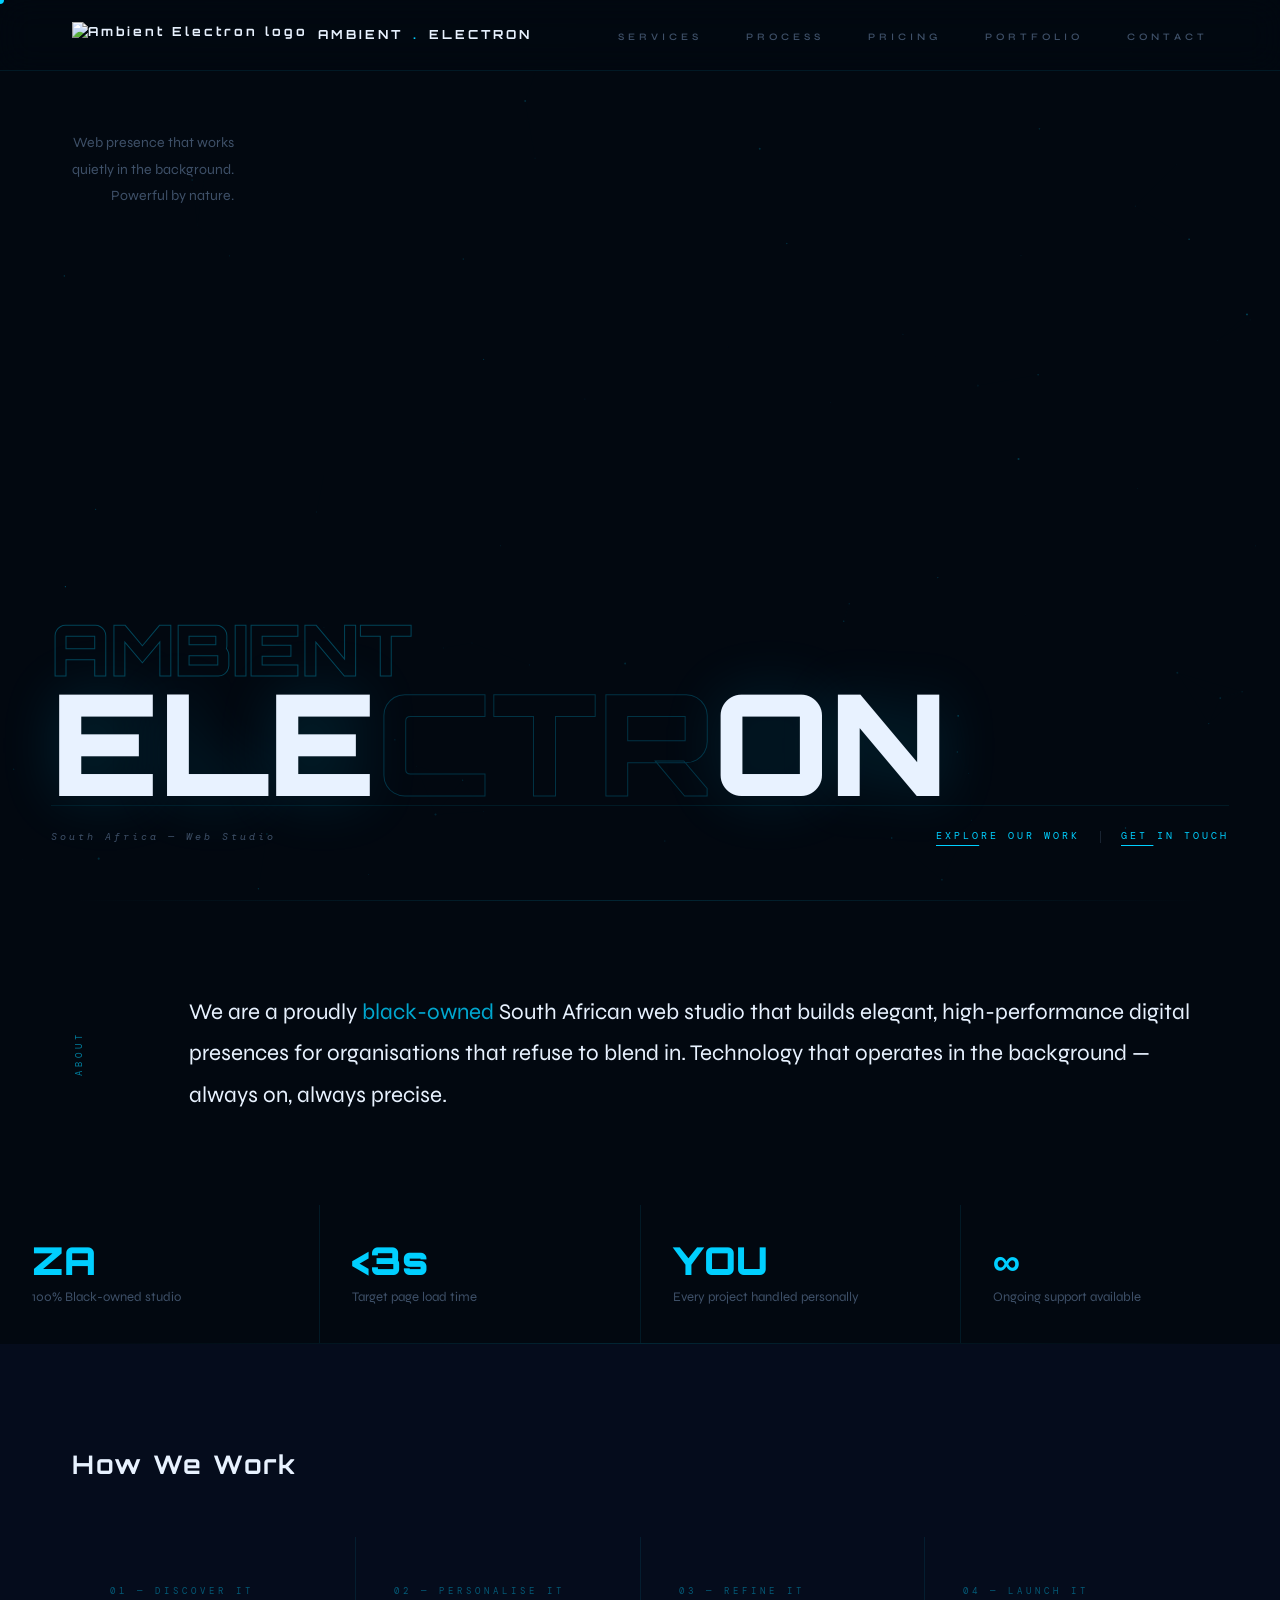
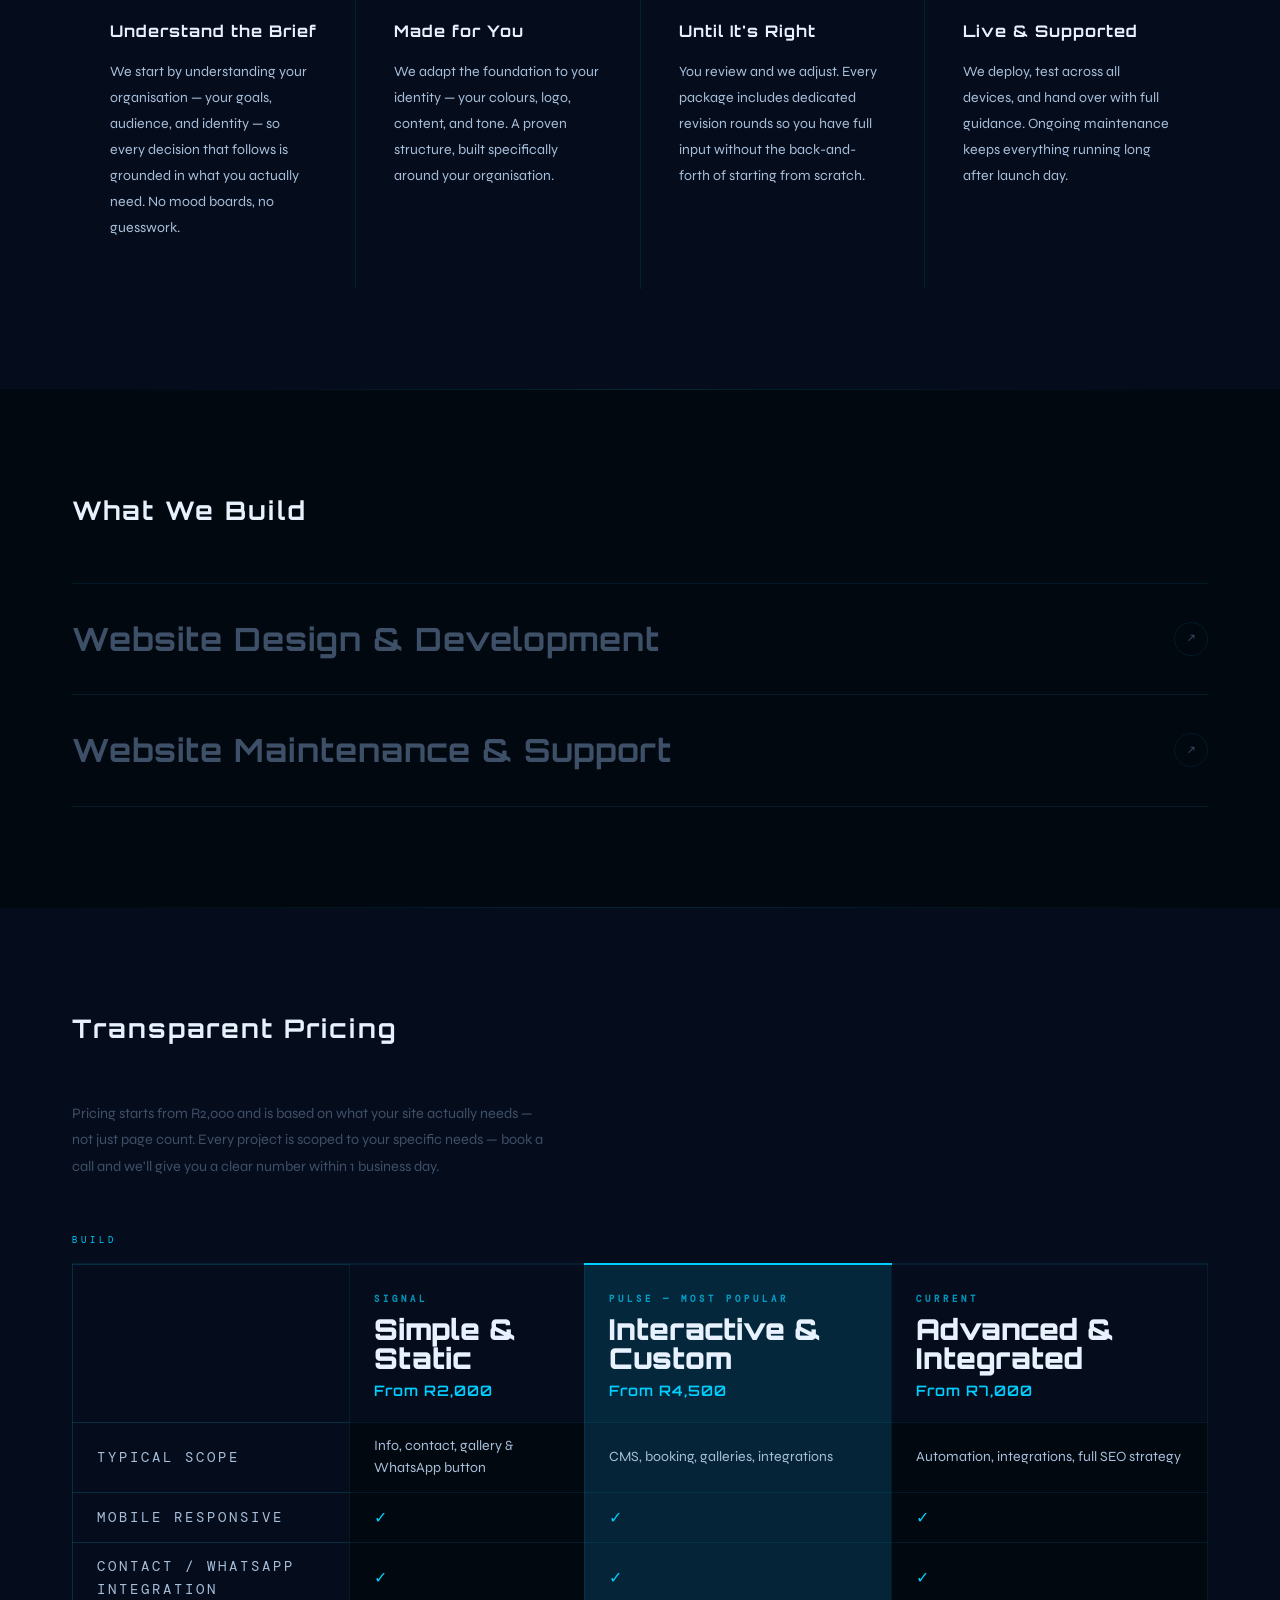
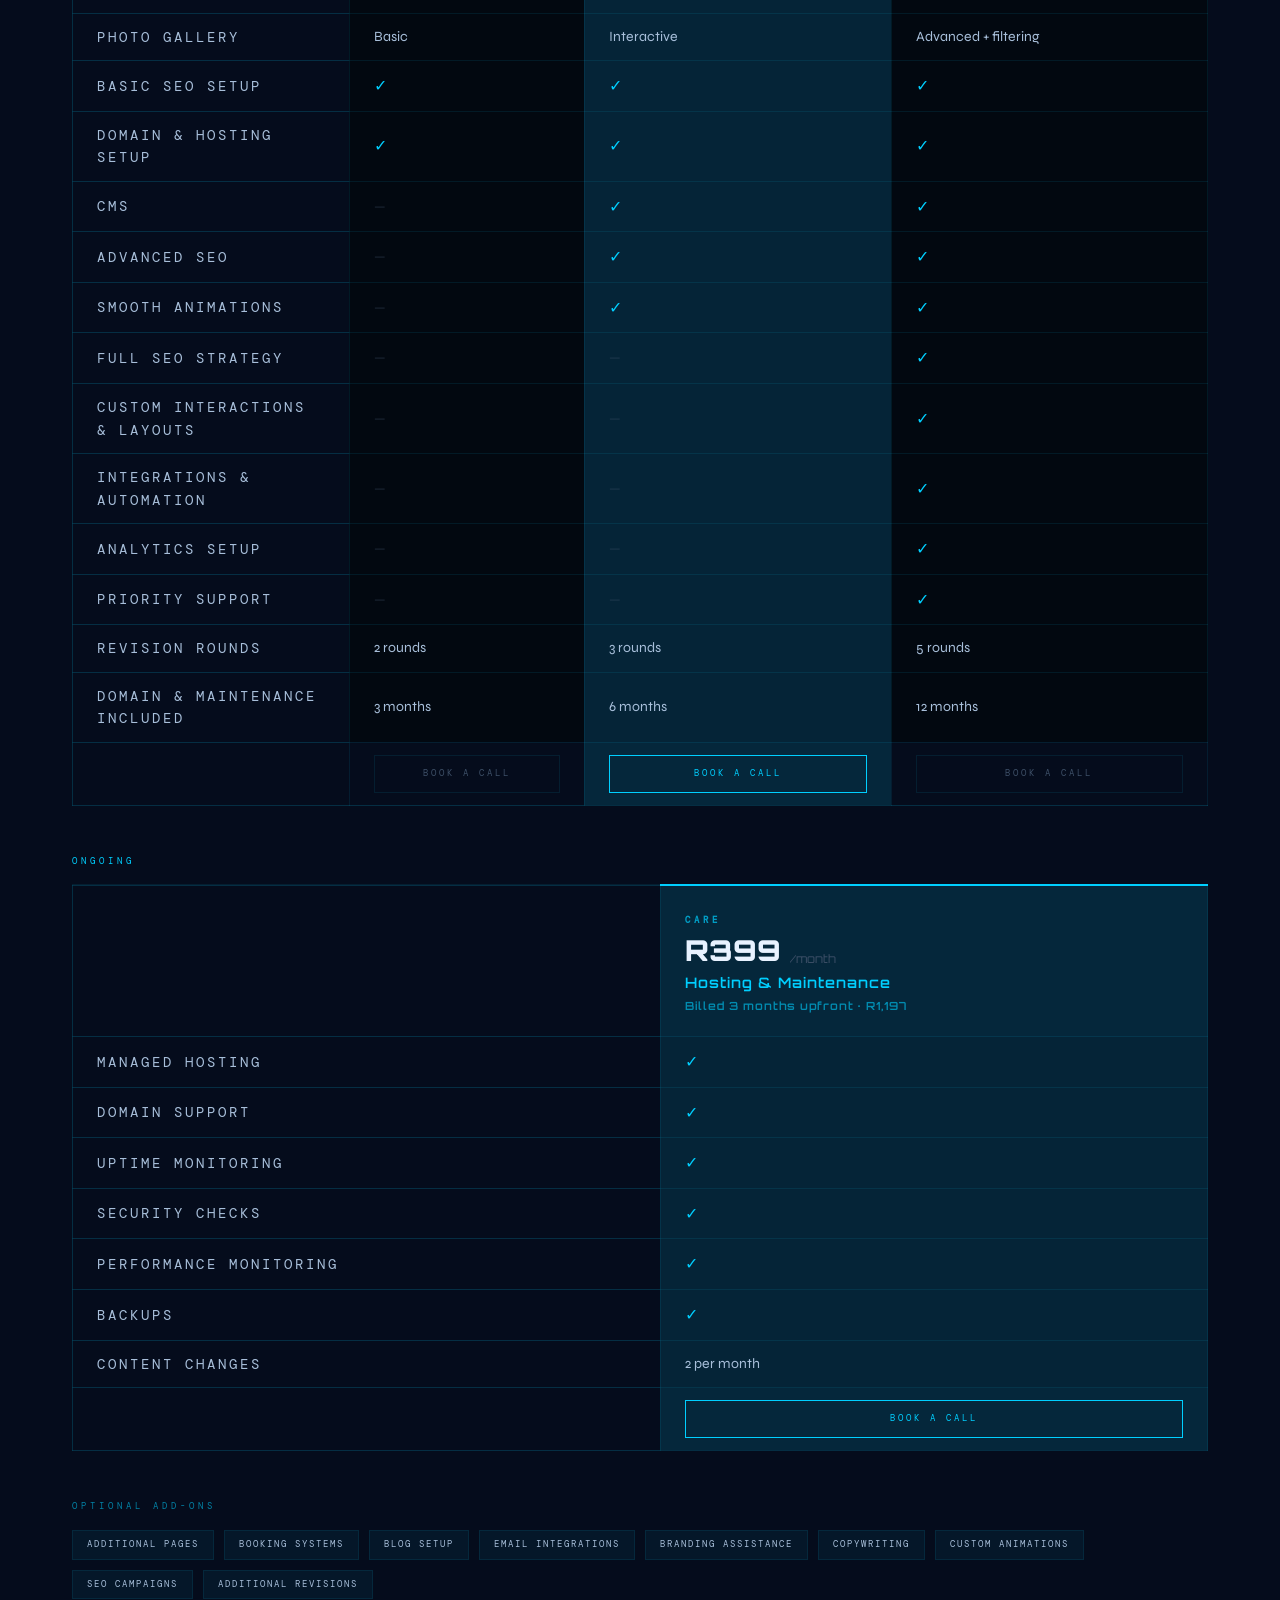
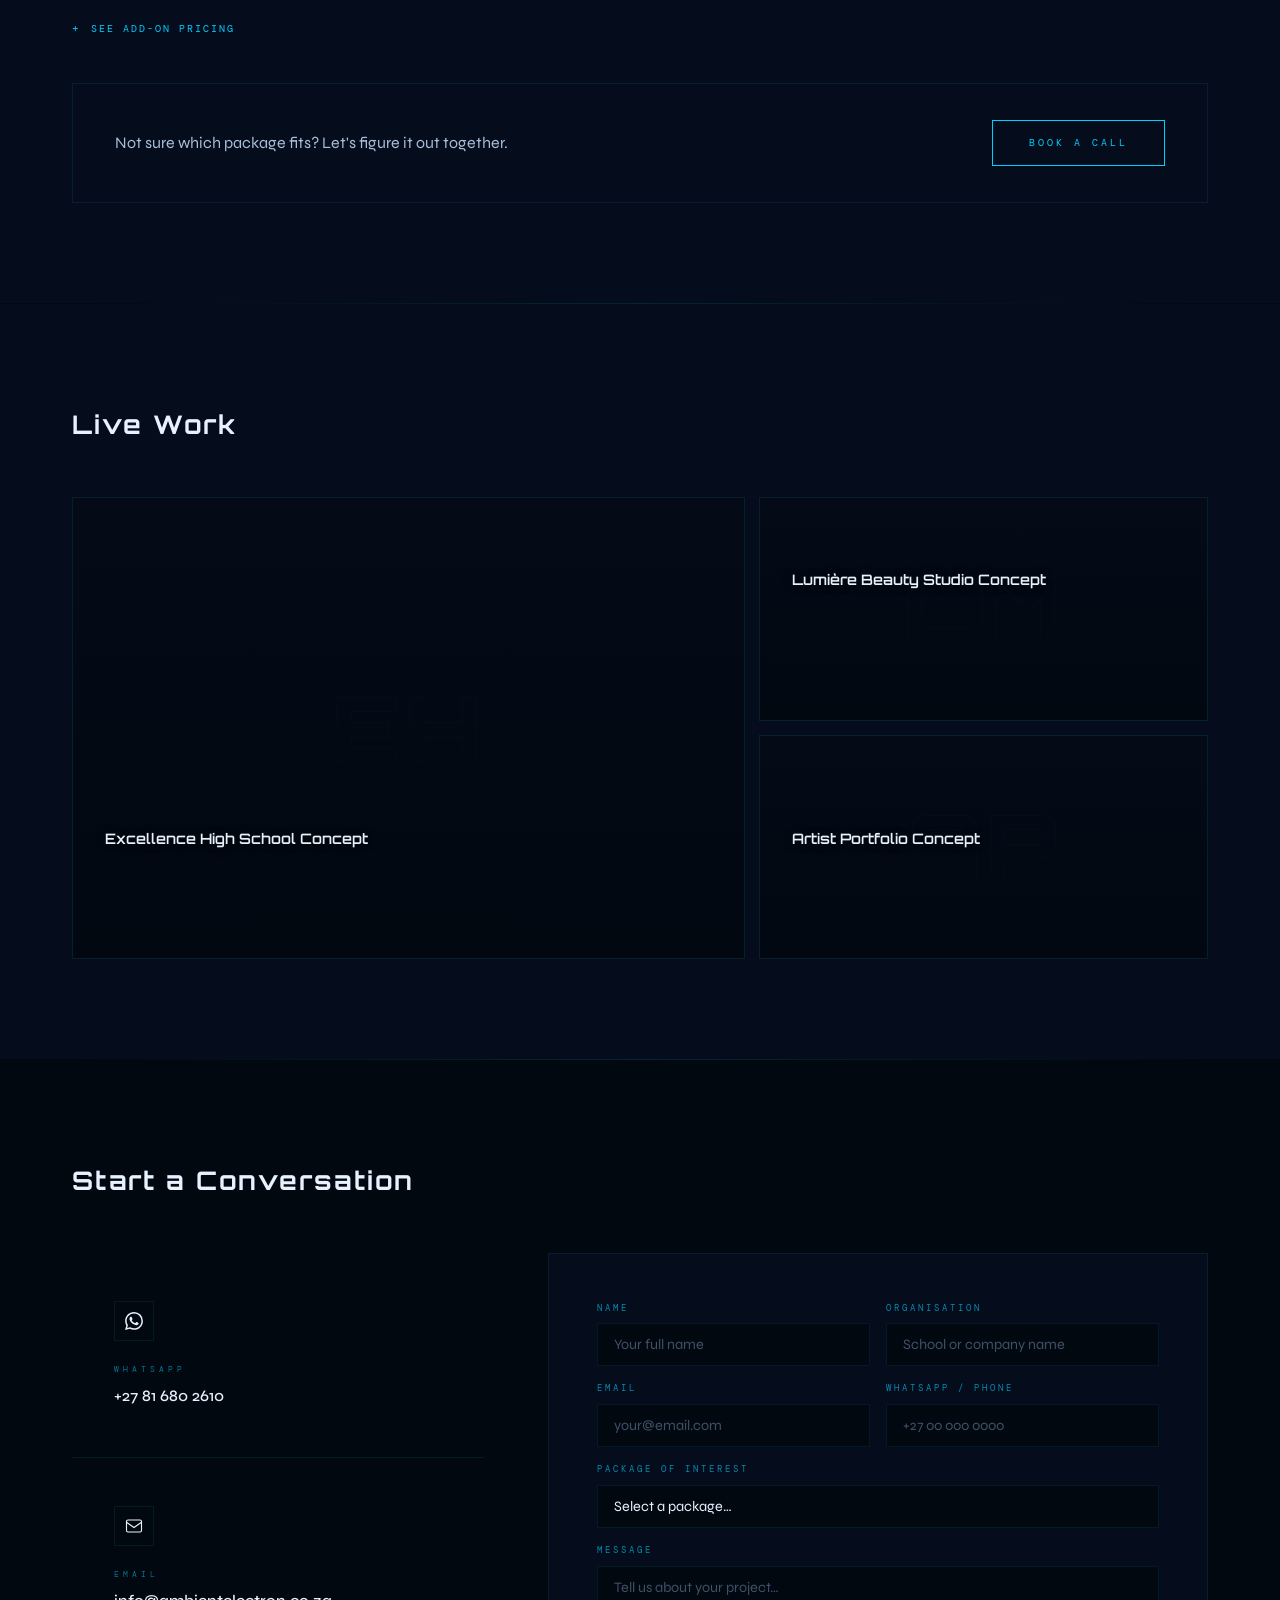
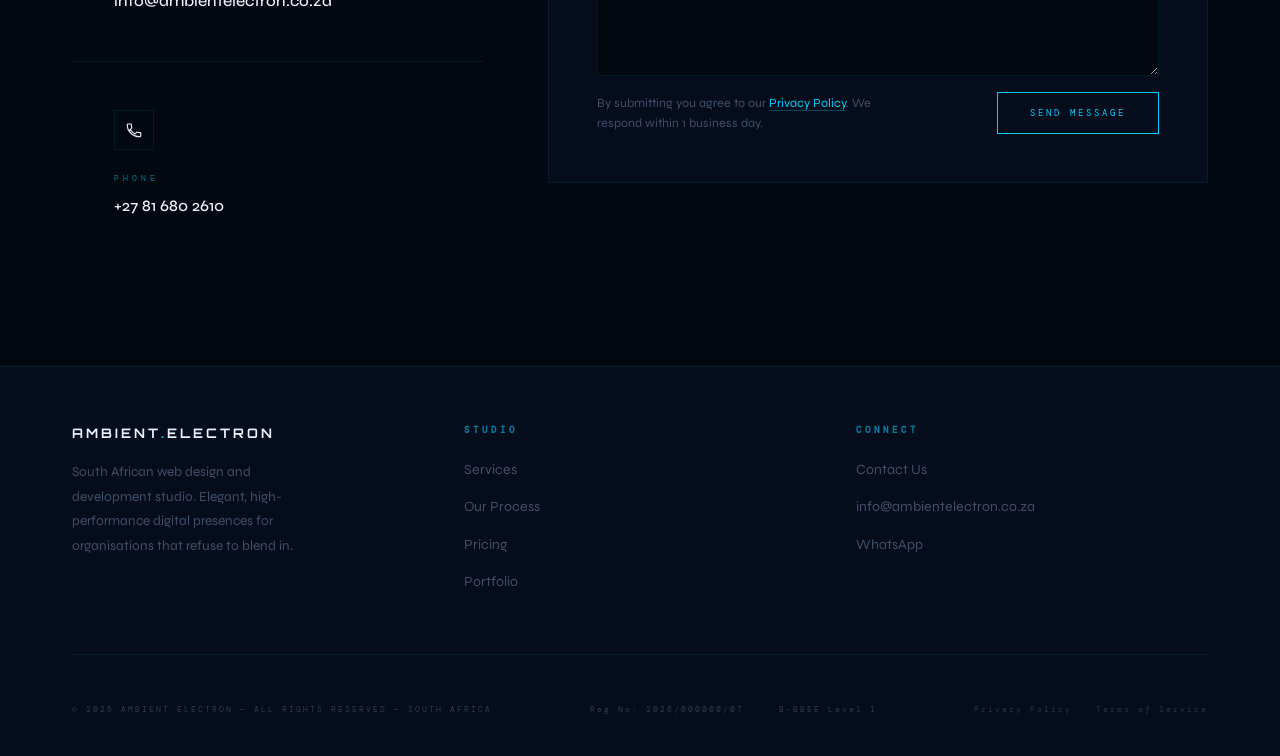
==== index.html @ dfe114cf "Remove script tag for external JavaScript file" ====
<!DOCTYPE html>
<html lang="en">
<head>
<meta charset="UTF-8">
<meta name="viewport" content="width=device-width, initial-scale=1.0">
<title>Ambient Electron — Web Design & Development Studio | South Africa</title>
<meta name="description" content="Ambient Electron is a proudly black-owned South African web design and development studio. We build elegant, high-performance websites for organisations that refuse to blend in.">
<meta name="keywords" content="web design South Africa, website development South Africa, web agency Johannesburg, school website design, black owned web studio, affordable website design SA">
<meta name="author" content="Ambient Electron (Pty) Ltd">
<meta name="robots" content="index, follow">
<link rel="canonical" href="https://www.ambientelectron.co.za/">
<meta property="og:type" content="website">
<meta property="og:url" content="https://www.ambientelectron.co.za/">
<meta property="og:title" content="Ambient Electron — Web Design & Development | South Africa">
<meta property="og:description" content="Proudly black-owned South African web studio. Elegant, high-performance websites for organisations that refuse to blend in.">
<meta property="og:image" content="https://www.ambientelectron.co.za/og-image.jpg">
<meta property="og:image:width" content="1200">
<meta property="og:image:height" content="630">
<meta property="og:site_name" content="Ambient Electron">
<meta property="og:locale" content="en_ZA">
<meta name="twitter:card" content="summary_large_image">
<meta name="twitter:title" content="Ambient Electron — Web Design & Development | South Africa">
<meta name="twitter:description" content="Proudly black-owned South African web studio. Elegant, high-performance websites for organisations that refuse to blend in.">
<meta name="twitter:image" content="https://www.ambientelectron.co.za/og-image.jpg">
<script type="application/ld+json">
{
  "@context": "https://schema.org",
  "@type": "ProfessionalService",
  "name": "Ambient Electron (Pty) Ltd",
  "url": "https://www.ambientelectron.co.za",
  "logo": "https://www.ambientelectron.co.za/logo.png",
  "description": "Proudly black-owned South African web design and development studio.",
  "address": {
    "@type": "PostalAddress",
    "addressLocality": "Johannesburg",
    "addressRegion": "Gauteng",
    "addressCountry": "ZA"
  },
  "contactPoint": {
    "@type": "ContactPoint",
    "contactType": "customer service",
    "telephone": "+27816802610",
    "email": "info@ambientelectron.co.za",
    "availableLanguage": "English"
  },
  "sameAs": []
}
</script>
<link rel="icon" type="image/png" href="/favicon.png">
<link rel="apple-touch-icon" href="/apple-touch-icon.png">
<meta name="theme-color" content="#020810">
<link rel="preconnect" href="https://fonts.googleapis.com">
<link href="https://fonts.googleapis.com/css2?family=Orbitron:wght@400;700;900&family=Syne:wght@300;400;600;700&family=DM+Mono:ital,wght@0,300;1,300&display=swap" rel="stylesheet">
<style>
*,
*::before,
*::after {
  box-sizing: border-box;
  margin: 0;
  padding: 0;
}

:root {
  --ink:  #020810;
  --deep: #050c1c;
  --c:    #00cfff;
  --c2:   rgba(0, 207, 255, 0.12);
  --c3:   rgba(0, 207, 255, 0.06);
  --dim:  rgba(0, 207, 255, 0.22);
  --text: #a8bfda;
  --soft: #3e5068;
  --whi:  #e8f2ff;
  --ln:   rgba(0, 207, 255, 0.09);
  --gl:   rgba(255, 255, 255, 0.025);
  --gb:   rgba(0, 207, 255, 0.07);
  --pad:  72px;
}
@media (max-width: 768px) {
  :root { --pad: 22px; }
}

html { scroll-behavior: smooth; }

body {
  background: var(--ink);
  color: var(--text);
  font-family: "Syne", sans-serif;
  font-size: 16px;
  line-height: 1.6;
  overflow-x: hidden;
  cursor: none;
}
@media (max-width: 768px) {
  body { cursor: auto; }
}

::-webkit-scrollbar { width: 3px; }
::-webkit-scrollbar-track { background: var(--ink); }
::-webkit-scrollbar-thumb { background: var(--dim); }

/* ── SKIP LINK ── */
.skip-link {
  position: absolute;
  top: -48px;
  left: 16px;
  z-index: 9999;
  background: var(--c);
  color: var(--ink);
  font-family: "DM Mono", monospace;
  font-size: 0.7rem;
  letter-spacing: 2px;
  padding: 10px 18px;
  text-decoration: none;
  transition: top 0.2s;
}
.skip-link:focus { top: 8px; }

/* ── CURSOR ── */
#cur {
  width: 8px;
  height: 8px;
  background: var(--c);
  border-radius: 50%;
  position: fixed;
  z-index: 9999;
  pointer-events: none;
  transform: translate(-50%, -50%);
  transition: width 0.25s, height 0.25s, background 0.25s;
  mix-blend-mode: screen;
}
#cur.big {
  width: 36px;
  height: 36px;
  background: var(--dim);
}
@media (max-width: 768px) {
  #cur { display: none; }
}

/* ── NAV ── */
nav {
  position: fixed;
  top: 0;
  left: 0;
  right: 0;
  z-index: 300;
  padding: 22px var(--pad);
  display: flex;
  justify-content: space-between;
  align-items: center;
  background: rgba(2, 8, 16, 0.88);
  backdrop-filter: blur(16px);
  -webkit-backdrop-filter: blur(16px);
  border-bottom: 1px solid var(--ln);
  transition: padding 0.3s;
}
nav.scrolled { padding: 14px var(--pad); }

.nb {
  display: flex;
  align-items: center;
  gap: 10px;
  font-family: "Orbitron", sans-serif;
  font-size: 0.78rem;
  font-weight: 700;
  color: var(--whi);
  letter-spacing: 3px;
  text-decoration: none;
  transition: opacity 0.4s;
  flex-shrink: 0;
}
.nb:hover { opacity: 0.6; }
.nb span { color: var(--c); }
.nb-logo {
  height: 26px;
  width: auto;
  display: block;
  flex-shrink: 0;
  transition: height 0.3s;
}
nav.scrolled .nb-logo { height: 22px; }

.nl {
  display: flex;
  gap: 44px;
  list-style: none;
}
.nl a {
  font-size: 0.62rem;
  font-weight: 600;
  letter-spacing: 4px;
  text-transform: uppercase;
  color: var(--soft);
  text-decoration: none;
  transition: color 0.4s, letter-spacing 0.4s;
  white-space: nowrap;
}
.nl a:hover,
.nl a.active {
  color: var(--whi);
  letter-spacing: 6px;
}

/* ── HAMBURGER → X ── */
.hbg {
  display: none;
  flex-direction: column;
  justify-content: center;
  gap: 0;
  width: 32px;
  height: 32px;
  background: none;
  border: none;
  cursor: pointer;
  position: relative;
  z-index: 400;
  padding: 0;
}
.hbg span {
  display: block;
  width: 22px;
  height: 1.5px;
  background: var(--soft);
  position: absolute;
  left: 5px;
  transition: transform 0.35s ease, opacity 0.25s ease, background 0.3s;
  transform-origin: center;
}
.hbg span:nth-child(1) { top: 9px; }
.hbg span:nth-child(2) { top: 15px; }
.hbg span:nth-child(3) { top: 21px; }

.hbg.open span:nth-child(1) { transform: translateY(6px) rotate(45deg); background: var(--c); }
.hbg.open span:nth-child(2) { opacity: 0; }
.hbg.open span:nth-child(3) { transform: translateY(-6px) rotate(-45deg); background: var(--c); }

@media (max-width: 768px) {
  .nl { display: none; }
  .hbg { display: flex; }
}

/* ── DRAWER ── */
.drawer {
  position: fixed;
  inset: 0;
  z-index: 350;
  background: rgba(2, 8, 16, 0.5);
  backdrop-filter: blur(4px);
  -webkit-backdrop-filter: blur(4px);
  opacity: 0;
  pointer-events: none;
  transition: opacity 0.35s ease;
}
.drawer.open {
  opacity: 1;
  pointer-events: all;
}
.drawer-inner {
  position: absolute;
  top: 0;
  right: 0;
  width: min(280px, 75vw);
  height: 100%;
  background: rgba(3, 8, 20, 0.98);
  border-left: 1px solid var(--ln);
  display: flex;
  flex-direction: column;
  justify-content: center;
  gap: 32px;
  padding: 80px 48px;
  transform: translateX(100%);
  transition: transform 0.5s cubic-bezier(0.76, 0, 0.24, 1);
}
.drawer.open .drawer-inner { transform: translateX(0); }

.drawer-close {
  position: absolute;
  top: 24px;
  right: 24px;
  width: 36px;
  height: 36px;
  background: none;
  border: 1px solid var(--ln);
  color: var(--c);
  display: flex;
  align-items: center;
  justify-content: center;
  cursor: pointer;
  font-size: 0.8rem;
  transition: background 0.3s, border-color 0.3s;
}
.drawer-close:hover {
  background: var(--c2);
  border-color: var(--c);
}

.drawer a {
  font-family: "Orbitron", sans-serif;
  font-size: 1rem;
  font-weight: 700;
  letter-spacing: 4px;
  color: var(--soft);
  text-decoration: none;
  transform: translateX(20px);
  opacity: 0;
  transition: color 0.3s, transform 0.4s ease, opacity 0.4s ease;
}
.drawer.open a { transform: translateX(0); opacity: 1; }
.drawer.open a:nth-child(2) { transition-delay: 0.08s; }
.drawer.open a:nth-child(3) { transition-delay: 0.13s; }
.drawer.open a:nth-child(4) { transition-delay: 0.18s; }
.drawer.open a:nth-child(5) { transition-delay: 0.23s; }
.drawer.open a:nth-child(6) { transition-delay: 0.28s; }
.drawer a:hover { color: var(--c); }

/* ── HERO ── */
#hero {
  position: relative;
  min-height: 100vh;
  display: grid;
  grid-template-rows: 1fr auto;
  overflow: hidden;
}
canvas#cv {
  position: absolute;
  inset: 0;
  z-index: 0;
}
.h-top {
  position: relative;
  z-index: 1;
  padding: 130px var(--pad) 0;
  display: flex;
  justify-content: space-between;
  align-items: flex-start;
  gap: 20px;
}
/* logo placeholder */
.h-logo-ph {
  width: clamp(36px, 5vw, 52px);
  height: clamp(36px, 5vw, 52px);
  flex-shrink: 0;
  opacity: 0;
  animation: show 0.7s ease 0.3s forwards;
}
.h-logo-ring {
  width: 100%;
  height: 100%;
  border-radius: 50%;
  border: 1.5px solid var(--c);
  position: relative;
}
.h-logo-ring::before {
  content: "";
  position: absolute;
  inset: 6px;
  border-radius: 50%;
  border: 1px solid rgba(0, 207, 255, 0.3);
}
.h-logo-ring::after {
  content: "";
  position: absolute;
  top: 50%;
  left: 50%;
  width: 6px;
  height: 6px;
  margin: -3px 0 0 -3px;
  border-radius: 50%;
  background: var(--c);
  box-shadow: 0 0 10px var(--c);
}

.h-tag {
  font-size: clamp(0.75rem, 1.2vw, 0.88rem);
  font-weight: 300;
  color: var(--soft);
  line-height: 1.9;
  text-align: right;
  opacity: 0;
  animation: show 0.8s ease 0.8s forwards;
}
.h-bottom {
  position: relative;
  z-index: 1;
  padding: 0 clamp(16px, 4vw, 60px) clamp(36px, 6vh, 60px);
}

/* stacked hero name */
.h-electron {
  display: flex;
  flex-direction: column;
  font-family: "Orbitron", sans-serif;
  font-weight: 900;
  line-height: 0.88;
  letter-spacing: -0.02em;
  opacity: 0;
  animation: show 1s ease 0.6s forwards;
}
.h-el-top {
  font-size: clamp(1.4rem, 5.5vw, 5.2rem);
  color: transparent;
  -webkit-text-stroke: 1px rgba(0, 207, 255, 0.3);
  display: block;
}
.h-el-bot {
  font-size: clamp(2.6rem, 11vw, 11rem);
  color: transparent;
  -webkit-text-stroke: 1px rgba(0, 207, 255, 0.22);
  display: block;
}
.h-electron .lit {
  color: var(--whi);
  -webkit-text-stroke: 0px;
  text-shadow: 0 0 60px rgba(0, 207, 255, 0.16);
}
.h-electron .lit2 {
  color: transparent;
  -webkit-text-stroke: 1px rgba(0, 207, 255, 0.22);
}
@media (max-width: 600px) {
  .h-electron { font-weight: 700; letter-spacing: -0.01em; }
  .h-el-top {
    font-size: clamp(1.1rem, 8vw, 2rem);
    -webkit-text-stroke: 0.5px rgba(0, 207, 255, 0.35);
  }
  .h-el-bot {
    font-size: clamp(2.2rem, 14vw, 4.5rem);
    -webkit-text-stroke: 0.5px rgba(0, 207, 255, 0.28);
  }
  .h-electron .lit { text-shadow: 0 0 30px rgba(0, 207, 255, 0.12); }
}

.h-sub {
  display: flex;
  justify-content: space-between;
  align-items: center;
  flex-wrap: wrap;
  gap: 12px;
  padding-top: 22px;
  border-top: 1px solid var(--ln);
  opacity: 0;
  animation: show 0.7s ease 1.1s forwards;
}
.h-loc {
  font-family: "DM Mono", monospace;
  font-style: italic;
  font-size: clamp(0.52rem, 0.9vw, 0.62rem);
  color: var(--soft);
  letter-spacing: 3px;
}
.h-cta {
  font-family: "DM Mono", monospace;
  font-size: clamp(0.52rem, 0.9vw, 0.62rem);
  letter-spacing: 3px;
  color: var(--c);
  text-transform: uppercase;
  text-decoration: none;
  padding-bottom: 2px;
  position: relative;
  transition: opacity 0.3s;
}
.h-cta::after {
  content: "";
  position: absolute;
  bottom: 0;
  left: 0;
  right: 0;
  height: 1px;
  background: var(--c);
  transform: scaleX(0.3);
  transform-origin: left;
  transition: transform 0.4s;
}
.h-cta:hover { opacity: 0.7; }
.h-cta:hover::after { transform: scaleX(1); }
.h-ctas { display: flex; align-items: center; gap: 20px; }
.h-cta-div {
  display: block;
  width: 1px;
  height: 12px;
  background: var(--soft);
  opacity: 0.4;
}

/* ── SHARED ── */
.sec { padding: 100px var(--pad); position: relative; }
.sec-d { background: var(--deep); }
.sep {
  height: 1px;
  margin: 0 var(--pad);
  background: linear-gradient(90deg, transparent, var(--c), transparent);
  opacity: 0.15;
}
.s-h {
  font-family: "Orbitron", sans-serif;
  font-size: clamp(1.1rem, 2vw, 1.6rem);
  font-weight: 700;
  color: var(--whi);
  letter-spacing: 2px;
  margin-bottom: 52px;
}

/* ── ABOUT ── */
.ab-wrap {
  display: grid;
  grid-template-columns: 40px 1fr;
  gap: clamp(24px, 6vw, 80px);
  align-items: center;
}
.ab-label {
  font-family: "DM Mono", monospace;
  font-size: 0.56rem;
  letter-spacing: 4px;
  color: var(--c);
  text-transform: uppercase;
  opacity: 0.6;
  writing-mode: vertical-rl;
  transform: rotate(180deg);
}
.ab-text {
  font-size: clamp(1rem, 2vw, 1.4rem);
  font-weight: 300;
  color: var(--whi);
  line-height: 1.85;
}
.ab-text em { font-style: normal; color: var(--c); opacity: 0.8; }
@media (max-width: 600px) {
  .ab-wrap { grid-template-columns: 1fr; gap: 16px; }
  .ab-label { writing-mode: horizontal-tb; transform: none; }
}

/* ── STATS ── */
.stats {
  display: grid;
  grid-template-columns: repeat(4, 1fr);
  gap: 1px;
  background: var(--ln);
}
@media (max-width: 768px) { .stats { grid-template-columns: repeat(2, 1fr); } }
@media (max-width: 400px) { .stats { grid-template-columns: 1fr; } }

.stat { background: var(--ink); padding: 36px 32px; transition: background 0.4s; }
.stat:hover { background: var(--gl); }
.stat-num {
  font-family: "Orbitron", sans-serif;
  font-size: clamp(1.6rem, 4vw, 2.4rem);
  font-weight: 900;
  color: var(--c);
  line-height: 1;
  margin-bottom: 8px;
}
.stat-lbl { font-size: 0.82rem; color: var(--soft); line-height: 1.5; }

/* ── PROCESS ── */
.proc-grid {
  display: grid;
  grid-template-columns: repeat(4, 1fr);
  gap: 1px;
  background: var(--ln);
}
@media (max-width: 900px) { .proc-grid { grid-template-columns: repeat(2, 1fr); } }
@media (max-width: 500px) { .proc-grid { grid-template-columns: 1fr; } }

.proc-step {
  background: var(--deep);
  padding: clamp(28px, 4vw, 48px) clamp(22px, 3vw, 38px);
  position: relative;
  overflow: hidden;
  transition: background 0.4s;
}
.proc-step:hover { background: var(--gl); }
.proc-step::before {
  content: "";
  position: absolute;
  top: 0; left: 0; right: 0;
  height: 2px;
  background: linear-gradient(90deg, transparent, var(--dim), transparent);
  opacity: 0;
  transition: opacity 0.4s;
}
.proc-step:hover::before { opacity: 1; }
.proc-n {
  font-family: "DM Mono", monospace;
  font-size: 0.54rem;
  letter-spacing: 4px;
  color: var(--c);
  opacity: 0.4;
  margin-bottom: 20px;
  text-transform: uppercase;
}
.proc-title {
  font-family: "Orbitron", sans-serif;
  font-size: clamp(0.85rem, 1.5vw, 1rem);
  font-weight: 700;
  color: var(--whi);
  margin-bottom: 14px;
  letter-spacing: 1px;
}
.proc-body { font-size: 0.88rem; color: var(--text); line-height: 1.85; }

/* ── SERVICES ── */
.sv-list { list-style: none; }
.sv-item { border-top: 1px solid var(--ln); overflow: hidden; }
.sv-item:last-child { border-bottom: 1px solid var(--ln); }
.sv-head {
  display: flex;
  justify-content: space-between;
  align-items: center;
  padding: clamp(20px, 3vw, 36px) 0;
  cursor: pointer;
  transition: padding 0.4s;
  -webkit-tap-highlight-color: transparent;
}
@media (min-width: 769px) {
  .sv-item:hover .sv-head { padding: clamp(20px, 3vw, 36px) 16px; }
}
.sv-name {
  font-family: "Orbitron", sans-serif;
  font-size: clamp(0.88rem, 2.5vw, 2rem);
  font-weight: 700;
  color: var(--soft);
  letter-spacing: 1px;
  transition: color 0.4s;
  line-height: 1.2;
  padding-right: 16px;
}
.sv-item:hover .sv-name,
.sv-item.open .sv-name { color: var(--whi); }
.sv-arrow {
  width: 34px;
  height: 34px;
  flex-shrink: 0;
  border: 1px solid var(--ln);
  border-radius: 50%;
  display: flex;
  align-items: center;
  justify-content: center;
  color: var(--soft);
  font-size: 0.7rem;
  transition: border-color 0.4s, color 0.4s, transform 0.4s, background 0.4s;
}
.sv-item:hover .sv-arrow,
.sv-item.open .sv-arrow {
  border-color: var(--c);
  color: var(--c);
  transform: rotate(45deg);
  background: var(--c2);
}
.sv-body {
  max-height: 0;
  overflow: hidden;
  transition: max-height 0.5s ease, padding 0.4s ease;
}
.sv-item:hover .sv-body,
.sv-item.open .sv-body { max-height: 400px; padding-bottom: 32px; }
.sv-body p { font-size: 0.92rem; color: var(--text); line-height: 1.9; max-width: 680px; }
.sv-chips { display: flex; flex-wrap: wrap; gap: 8px; margin-top: 18px; }
.chip {
  font-family: "DM Mono", monospace;
  font-size: 0.54rem;
  letter-spacing: 2px;
  padding: 5px 12px;
  background: var(--c3);
  border: 1px solid var(--ln);
  color: var(--c);
  text-transform: uppercase;
}

/* ── PRICING ── */
.p-intro {
  font-size: 0.9rem;
  color: var(--soft);
  margin-bottom: 52px;
  max-width: 480px;
  line-height: 1.85;
}
.pr-section-label {
  font-family: "DM Mono", monospace;
  font-size: 0.58rem;
  letter-spacing: 4px;
  color: var(--c);
  text-transform: uppercase;
  opacity: 0.6;
  margin-bottom: 16px;
}
.pr-call {
  margin-top: 48px;
  padding: 36px 42px;
  border: 1px solid var(--ln);
  display: flex;
  justify-content: space-between;
  align-items: center;
  flex-wrap: wrap;
  gap: 20px;
  background: var(--deep);
}
.pr-call-text { font-size: 1rem; color: var(--text); font-weight: 300; }
.pr-call-btn {
  font-family: "DM Mono", monospace;
  font-size: 0.6rem;
  letter-spacing: 3px;
  text-transform: uppercase;
  padding: 14px 36px;
  background: transparent;
  border: 1px solid var(--c);
  color: var(--c);
  text-decoration: none;
  white-space: nowrap;
  transition: background 0.3s;
}
.pr-call-btn:hover { background: var(--c2); }

/* ── PRICING TABLE ── */
.pt-wrap {
  overflow-x: auto;
  margin-bottom: 48px;
  position: relative;
}
.pt-wrap::-webkit-scrollbar { height: 3px; }
.pt-wrap::-webkit-scrollbar-thumb { background: var(--dim); }
.pt-wrap::after {
  content: '';
  position: absolute;
  top: 0;
  right: 0;
  width: 48px;
  height: 100%;
  background: linear-gradient(to right, transparent, var(--deep));
  pointer-events: none;
}
@media (min-width: 769px) {
  .pt-wrap::after { display: none; }
}

.pt {
  width: 100%;
  border-collapse: collapse;
  background: var(--ln);
  min-width: 540px;
}
.pt th {
  background: var(--deep);
  padding: 28px 24px 20px;
  text-align: left;
  border: 1px solid var(--ln);
  vertical-align: bottom;
}
.pt td {
  background: var(--ink);
  padding: 12px 24px;
  border: 1px solid var(--ln);
  font-size: 0.88rem;
  color: var(--text);
  vertical-align: middle;
}
.pt tr:hover td { background: var(--gl); }
.pt tr.pt-row-price td { background: var(--deep); }
.pt tr.pt-row-price:hover td { background: var(--deep); }

.pt-label-col {
  font-family: "DM Mono", monospace;
  font-size: 0.58rem;
  letter-spacing: 2px;
  color: var(--soft);
  text-transform: uppercase;
  background: var(--deep) !important;
  min-width: 180px;
  position: sticky;
  left: 0;
  z-index: 1;
}
.pt-label-col:hover { background: var(--deep) !important; }

.pt th.pt-featured {
  background: rgba(0, 207, 255, 0.05);
  border-top: 2px solid var(--c);
}
.pt td.pt-featured { background: rgba(0, 207, 255, 0.03); }
.pt tr:hover td.pt-featured { background: rgba(0, 207, 255, 0.06); }
.pt tr.pt-row-price td.pt-featured { background: rgba(0, 207, 255, 0.05); }

.pt-tier {
  font-family: "DM Mono", monospace;
  font-size: 0.54rem;
  letter-spacing: 4px;
  color: var(--c);
  text-transform: uppercase;
  opacity: 0.7;
  margin-bottom: 8px;
  display: block;
}
.pt-pages {
  font-family: "Orbitron", sans-serif;
  font-size: clamp(1.2rem, 2.5vw, 1.8rem);
  font-weight: 900;
  color: var(--whi);
  line-height: 1;
  margin-bottom: 6px;
}
.pt-pages sub {
  font-size: 0.45em;
  color: var(--soft);
  font-weight: 400;
  vertical-align: bottom;
}
.pt-monthly {
  font-family: "Orbitron", sans-serif;
  font-size: clamp(1.2rem, 2.5vw, 1.8rem);
  font-weight: 900;
  color: var(--whi);
  line-height: 1;
  margin-bottom: 4px;
}
.pt-monthly sub {
  font-size: 0.4em;
  color: var(--soft);
  font-weight: 400;
  vertical-align: bottom;
}
.pt-price {
  font-family: "Orbitron", sans-serif;
  font-size: clamp(0.78rem, 1.2vw, 0.9rem);
  font-weight: 600;
  color: var(--c);
  letter-spacing: 1px;
}
.pt-feat-label {
  font-family: "DM Mono", monospace;
  font-size: 0.56rem;
  letter-spacing: 3px;
  color: var(--soft);
  text-transform: uppercase;
}
.pt-check { color: var(--c); font-size: 1rem; }
.pt-dash { color: var(--soft); opacity: 0.4; font-size: 0.9rem; }
.pt-btn-cell { padding: 20px 24px; }
.pt-btn {
  display: block;
  width: 100%;
  padding: 11px 16px;
  font-family: "DM Mono", monospace;
  font-size: 0.54rem;
  letter-spacing: 3px;
  text-transform: uppercase;
  text-align: center;
  text-decoration: none;
  border: 1px solid var(--ln);
  color: var(--soft);
  background: transparent;
  transition: border-color 0.3s, color 0.3s, background 0.3s;
  cursor: pointer;
  white-space: nowrap;
}
.pt-btn:hover { border-color: var(--c); color: var(--c); background: var(--c2); }
.pt th.pt-featured .pt-btn,
.pt td.pt-featured .pt-btn { border-color: var(--c); color: var(--c); }

/* add-ons */
.pt-addons { margin-top: 48px; }
.pt-addons-title {
  font-family: "DM Mono", monospace;
  font-size: 0.58rem;
  letter-spacing: 4px;
  color: var(--c);
  text-transform: uppercase;
  opacity: 0.6;
  margin-bottom: 16px;
}
.pt-addons-chips { display: flex; flex-wrap: wrap; gap: 10px; }
.pt-addon-chip {
  font-family: "DM Mono", monospace;
  font-size: 0.54rem;
  letter-spacing: 2px;
  padding: 7px 14px;
  background: var(--c3);
  border: 1px solid var(--ln);
  color: var(--text);
  text-transform: uppercase;
}

/* add-on pricing accordion */
.ao-toggle {
  display: flex;
  align-items: center;
  gap: 10px;
  margin-top: 22px;
  background: none;
  border: none;
  cursor: pointer;
  font-family: "DM Mono", monospace;
  font-size: 0.62rem;
  letter-spacing: 2px;
  text-transform: uppercase;
  color: var(--c);
  padding: 0;
  transition: opacity 0.3s;
}
.ao-toggle:hover { opacity: 0.7; }
.ao-toggle-arrow {
  display: inline-block;
  transition: transform 0.35s ease;
  font-size: 0.7rem;
}
.ao-toggle.open .ao-toggle-arrow { transform: rotate(45deg); }

.ao-panel {
  max-height: 0;
  overflow: hidden;
  transition: max-height 0.45s ease;
}
.ao-panel.open { max-height: 1200px; }
.ao-panel-inner { padding-top: 20px; }

.ao-summary {
  display: flex;
  justify-content: space-between;
  align-items: baseline;
  gap: 16px;
  padding-bottom: 16px;
  border-bottom: 1px solid var(--ln);
}
.ao-summary-label {
  font-family: "DM Mono", monospace;
  font-size: 0.66rem;
  letter-spacing: 2px;
  text-transform: uppercase;
  color: var(--soft);
}
.ao-summary-price {
  font-family: "DM Mono", monospace;
  font-size: 1.1rem;
  color: var(--c);
  white-space: nowrap;
}
.ao-note {
  margin-top: 16px;
  font-size: 0.78rem;
  color: var(--soft);
  line-height: 1.6;
}

/* ── TESTIMONIALS ── */
.tm-grid {
  display: grid;
  grid-template-columns: repeat(3, 1fr);
  gap: 1px;
  background: var(--ln);
}
@media (max-width: 900px) { .tm-grid { grid-template-columns: 1fr; } }

.tm-card {
  background: var(--ink);
  padding: clamp(28px, 4vw, 48px) clamp(22px, 3.5vw, 40px);
  transition: background 0.4s;
  position: relative;
}
.tm-card:hover { background: var(--gl); }
.tm-quote {
  font-size: clamp(0.9rem, 1.4vw, 1.05rem);
  font-weight: 300;
  color: var(--whi);
  line-height: 1.85;
  margin-bottom: 28px;
  font-style: italic;
  opacity: 0.85;
}
.tm-quote::before {
  content: "\201C";
  font-family: "Orbitron", sans-serif;
  font-size: 2rem;
  color: var(--c);
  opacity: 0.3;
  display: block;
  margin-bottom: 8px;
}
.tm-name {
  font-family: "DM Mono", monospace;
  font-size: 0.58rem;
  letter-spacing: 3px;
  color: var(--c);
  text-transform: uppercase;
  opacity: 0.65;
  margin-bottom: 4px;
}
.tm-org { font-size: 0.82rem; color: var(--soft); }

/* ── PORTFOLIO ── */
.pf-layout {
  display: grid;
  grid-template-columns: 1.5fr 1fr;
  grid-template-rows: auto auto;
  gap: 14px;
}
@media (max-width: 768px) {
  .pf-layout { grid-template-columns: 1fr; grid-template-rows: auto; }
  .pf-cell.tall { grid-row: auto; }
  .pf-cell.tall .pf-vis { min-height: 200px !important; }
}
.pf-cell {
  position: relative;
  overflow: hidden;
  background: var(--deep);
  border: 1px solid var(--ln);
  transition: border-color 0.4s;
}
.pf-cell:hover { border-color: var(--dim); }
.pf-cell.tall { grid-row: 1/3; }
.pf-vis {
  height: clamp(160px, 20vw, 220px);
  display: flex;
  align-items: center;
  justify-content: center;
  position: relative;
  overflow: hidden;
}
.pf-cell.tall .pf-vis { height: 100%; min-height: clamp(300px, 38vw, 460px); }
.pf-bg1 { background-image: url('https://res.cloudinary.com/durqfeb2i/image/upload/v1788489316/school_u3hkj4.png'); background-size: cover; background-position: top center; background-repeat: no-repeat; }
.pf-bg2 { background-image: url('https://res.cloudinary.com/durqfeb2i/image/upload/v1788489346/lu_cgmiff.png'); background-size: cover; background-position: top center; background-repeat: no-repeat; }
.pf-bg3 { background-image: url('https://res.cloudinary.com/durqfeb2i/image/upload/v1788489373/artist_gubdg0.png'); background-size: cover; background-position: top center; background-repeat: no-repeat; }
.pf-ghost {
  font-family: "Orbitron", sans-serif;
  font-size: clamp(2.5rem, 7vw, 6rem);
  font-weight: 900;
  color: transparent;
  -webkit-text-stroke: 1px rgba(0, 207, 255, 0.06);
  letter-spacing: 4px;
  pointer-events: none;
  transition: opacity 0.4s;
}
.pf-cell:hover .pf-ghost { opacity: 0.45; }
.pf-overlay {
  position: absolute;
  inset: 0;
  display: flex;
  align-items: flex-end;
  padding: clamp(16px, 2.5vw, 28px) clamp(16px, 2.5vw, 32px);
  background: linear-gradient(to top, rgba(2, 8, 16, 0.97) 0%, rgba(2, 8, 16, 0.7) 50%, rgba(2, 8, 16, 0.45) 100%);
  transition: background 0.4s;
}
.pf-cell:hover .pf-overlay {
  background: linear-gradient(to top, rgba(2, 8, 16, 1) 0%, rgba(2, 8, 16, 0.92) 60%, rgba(2, 8, 16, 0.75) 100%);
}
.pf-kind {
  font-family: "DM Mono", monospace;
  font-size: 0.52rem;
  letter-spacing: 3px;
  color: var(--c);
  text-transform: uppercase;
  opacity: 0.6;
  margin-bottom: 5px;
}
.pf-title {
  font-family: "Orbitron", sans-serif;
  font-size: clamp(0.75rem, 1.5vw, 0.9rem);
  font-weight: 600;
  color: var(--whi);
  text-shadow: 0 1px 8px rgba(0,0,0,0.8);
}
.pf-desc {
  font-size: 0.78rem;
  color: var(--whi);
  line-height: 1.7;
  margin-top: 6px;
  opacity: 0;
  transform: translateY(8px);
  transition: opacity 0.4s, transform 0.4s;
  text-shadow: 0 1px 6px rgba(0,0,0,0.9);
}
.pf-cell:hover .pf-desc { opacity: 1; transform: translateY(0); }
.pf-link {
  display: inline-block;
  margin-top: 14px;
  font-family: "DM Mono", monospace;
  font-size: 0.54rem;
  letter-spacing: 3px;
  color: var(--c);
  text-decoration: none;
  text-transform: uppercase;
  border-bottom: 1px solid rgba(0, 207, 255, 0.3);
  padding-bottom: 2px;
  opacity: 0;
  transform: translateY(8px);
  transition: opacity 0.4s 0.05s, transform 0.4s 0.05s, border-color 0.3s;
}
.pf-cell:hover .pf-link { opacity: 1; transform: translateY(0); }
.pf-link:hover { border-color: var(--c); }
.pf-soon {
  font-family: "DM Mono", monospace;
  font-size: 0.54rem;
  letter-spacing: 3px;
  color: var(--soft);
  text-transform: uppercase;
  margin-top: 14px;
  opacity: 0;
  transform: translateY(8px);
  transition: opacity 0.4s 0.05s, transform 0.4s 0.05s;
}
.pf-cell:hover .pf-soon { opacity: 1; transform: translateY(0); }

/* ── CONTACT ── */
.ct-layout {
  display: grid;
  grid-template-columns: 1fr 1.6fr;
  gap: clamp(32px, 5vw, 72px);
  align-items: start;
}
.ct-channels {
  display: flex;
  flex-direction: column;
  gap: 1px;
  background: var(--ln);
}
@media (max-width: 900px) {
  .ct-layout { grid-template-columns: 1fr; }
}
.ct-ch {
  background: var(--ink);
  padding: clamp(26px, 4vw, 48px) clamp(20px, 3.5vw, 42px);
  text-decoration: none;
  display: block;
  transition: background 0.4s;
  position: relative;
  overflow: hidden;
}
.ct-ch::after {
  content: "";
  position: absolute;
  inset: 0;
  background: linear-gradient(135deg, var(--gb), transparent);
  opacity: 0;
  transition: opacity 0.4s;
}
.ct-ch:hover { background: var(--gl); }
.ct-ch:hover::after { opacity: 1; }
.ct-ico {
  width: 40px;
  height: 40px;
  border: 1px solid var(--ln);
  color: var(--whi);
  display: flex;
  align-items: center;
  justify-content: center;
  margin-bottom: 22px;
  font-size: 0.95rem;
  transition: border-color 0.4s;
}
.ct-ch:hover .ct-ico { border-color: var(--c); }
.ct-lbl {
  font-family: "DM Mono", monospace;
  font-size: 0.52rem;
  letter-spacing: 4px;
  color: var(--c);
  text-transform: uppercase;
  opacity: 0.55;
  margin-bottom: 7px;
}
.ct-val {
  font-size: clamp(0.88rem, 1.5vw, 1rem);
  font-weight: 500;
  color: var(--whi);
  transition: color 0.3s;
}
.ct-ch:hover .ct-val { color: var(--c); }

/* ── FORM ── */
.ct-form-wrap {
  background: var(--deep);
  border: 1px solid var(--ln);
  padding: clamp(28px, 4vw, 48px);
}
.cf-row {
  display: grid;
  grid-template-columns: 1fr 1fr;
  gap: 16px;
}
@media (max-width: 600px) { .cf-row { grid-template-columns: 1fr; } }
.cf-group { display: flex; flex-direction: column; gap: 8px; margin-bottom: 16px; }
.cf-label {
  font-family: "DM Mono", monospace;
  font-size: 0.54rem;
  letter-spacing: 3px;
  color: var(--c);
  text-transform: uppercase;
  opacity: 0.65;
}
.cf-input {
  background: var(--ink);
  border: 1px solid var(--ln);
  color: var(--whi);
  font-family: "Syne", sans-serif;
  font-size: 0.9rem;
  padding: 12px 16px;
  outline: none;
  transition: border-color 0.3s;
  -webkit-appearance: none;
  appearance: none;
  border-radius: 0;
  width: 100%;
}
.cf-input::placeholder { color: var(--soft); }
.cf-input:focus { border-color: var(--c); }
.cf-input.invalid { border-color: rgba(255, 80, 80, 0.6); }
.cf-field-error {
  font-family: "DM Mono", monospace;
  font-size: 0.54rem;
  letter-spacing: 2px;
  color: rgba(255, 100, 100, 0.8);
  margin-top: 4px;
}
.cf-select { cursor: pointer; color: var(--whi); }
.cf-select option { background: var(--deep); color: var(--whi); }
.cf-textarea { resize: vertical; min-height: 110px; }
.cf-footer {
  display: flex;
  justify-content: space-between;
  align-items: center;
  flex-wrap: wrap;
  gap: 16px;
  margin-top: 8px;
}
.cf-note { font-size: 0.78rem; color: var(--soft); line-height: 1.6; max-width: 300px; }
.cf-note a { color: var(--c); text-decoration: none; border-bottom: 1px solid rgba(0, 207, 255, 0.3); }
.cf-btn {
  font-family: "DM Mono", monospace;
  font-size: 0.58rem;
  letter-spacing: 3px;
  text-transform: uppercase;
  padding: 14px 32px;
  background: transparent;
  border: 1px solid var(--c);
  color: var(--c);
  cursor: pointer;
  transition: background 0.3s, color 0.3s;
  white-space: nowrap;
  position: relative;
  overflow: hidden;
}
.cf-btn:hover { background: var(--c2); }
.cf-btn:disabled { opacity: 0.5; cursor: not-allowed; }
.cf-success {
  display: none;
  margin-top: 16px;
  padding: 14px 18px;
  border: 1px solid rgba(0, 207, 255, 0.3);
  background: rgba(0, 207, 255, 0.06);
  font-family: "DM Mono", monospace;
  font-size: 0.62rem;
  letter-spacing: 2px;
  color: var(--c);
}
.cf-error {
  display: none;
  margin-top: 16px;
  padding: 14px 18px;
  border: 1px solid rgba(255, 80, 80, 0.3);
  background: rgba(255, 80, 80, 0.06);
  font-family: "DM Mono", monospace;
  font-size: 0.62rem;
  letter-spacing: 2px;
  color: rgba(255, 100, 100, 0.8);
}

/* ── FOOTER ── */
footer {
  background: var(--deep);
  padding: clamp(32px, 5vw, 56px) var(--pad) clamp(24px, 4vw, 40px);
  border-top: 1px solid var(--ln);
}
.ft-top {
  display: grid;
  grid-template-columns: 1fr 1fr 1fr;
  gap: 40px;
  margin-bottom: 48px;
  padding-bottom: 48px;
  border-bottom: 1px solid var(--ln);
}
@media (max-width: 768px) { .ft-top { grid-template-columns: 1fr; gap: 32px; } }

.ft-brand-block .ft-logo {
  font-family: "Orbitron", sans-serif;
  font-size: 0.82rem;
  font-weight: 700;
  color: var(--whi);
  letter-spacing: 3px;
  margin-bottom: 16px;
  display: block;
}
.ft-brand-block .ft-logo span { color: var(--c); }
.ft-brand-block p { font-size: 0.85rem; color: var(--soft); line-height: 1.8; max-width: 260px; }
.ft-col h4 {
  font-family: "DM Mono", monospace;
  font-size: 0.56rem;
  letter-spacing: 4px;
  color: var(--c);
  text-transform: uppercase;
  opacity: 0.6;
  margin-bottom: 18px;
}
.ft-col ul { list-style: none; }
.ft-col ul li { margin-bottom: 12px; }
.ft-col ul li a { font-size: 0.88rem; color: var(--soft); text-decoration: none; transition: color 0.3s; }
.ft-col ul li a:hover { color: var(--whi); }
.ft-bottom {
  display: flex;
  justify-content: space-between;
  align-items: center;
  flex-wrap: wrap;
  gap: 14px;
}
.ft-copy {
  font-family: "DM Mono", monospace;
  font-size: 0.52rem;
  letter-spacing: 2px;
  color: var(--soft);
  opacity: 0.7;
}
.ft-reg {
  font-family: "DM Mono", monospace;
  font-size: 0.52rem;
  letter-spacing: 2px;
  color: var(--soft);
  opacity: 0.7;
}
.ft-legal { display: flex; gap: 24px; }
.ft-legal a {
  font-family: "DM Mono", monospace;
  font-size: 0.52rem;
  letter-spacing: 2px;
  color: var(--soft);
  text-decoration: none;
  opacity: 0.6;
  transition: opacity 0.3s;
}
.ft-legal a:hover { opacity: 1; }

/* ── FLOATING WHATSAPP ── */
.wa-float {
  position: fixed;
  bottom: 28px;
  right: 28px;
  z-index: 250;
  width: 52px;
  height: 52px;
  border-radius: 50%;
  background: rgba(0, 207, 255, 0.12);
  border: 1px solid var(--dim);
  display: flex;
  align-items: center;
  justify-content: center;
  text-decoration: none;
  font-size: 1.3rem;
  backdrop-filter: blur(8px);
  -webkit-backdrop-filter: blur(8px);
  transition: opacity 0.4s ease, background 0.3s, transform 0.3s, box-shadow 0.3s;
  box-shadow: 0 0 0 0 rgba(0, 207, 255, 0);
  animation: wa-pulse 3s ease infinite;
  opacity: 0;
  pointer-events: none;
}
.wa-float.show { opacity: 1; pointer-events: all; }
.wa-float:hover { background: var(--dim); transform: scale(1.08); animation: none; }
@keyframes wa-pulse {
  0%, 100% { box-shadow: 0 0 0 0 rgba(0, 207, 255, 0.2); }
  50% { box-shadow: 0 0 0 10px rgba(0, 207, 255, 0); }
}
@media (max-width: 768px) {
  .wa-float { bottom: 20px; right: 20px; width: 46px; height: 46px; }
}

/* ── BACK TO TOP ── */
.btt {
  position: fixed;
  bottom: 28px;
  left: 28px;
  z-index: 250;
  width: 42px;
  height: 42px;
  background: rgba(2, 8, 16, 0.7);
  border: 1px solid var(--ln);
  display: flex;
  align-items: center;
  justify-content: center;
  color: var(--soft);
  font-size: 0.7rem;
  cursor: pointer;
  transition: border-color 0.3s, color 0.3s, opacity 0.3s, transform 0.3s;
  opacity: 0;
  transform: translateY(12px);
  pointer-events: none;
}
.btt.show { opacity: 1; transform: none; pointer-events: all; }
.btt:hover { border-color: var(--c); color: var(--c); }
@media (max-width: 768px) { .btt { left: 20px; bottom: 20px; } }

/* ── ANIMATIONS ── */
@keyframes show { to { opacity: 1; } }
.fade-in {
  opacity: 0;
  transform: translateY(20px);
  transition: opacity 0.75s ease, transform 0.75s ease;
}
.fade-in.vis { opacity: 1; transform: none; }

/* ── SWIPE HINT ── */
.swipe-hint {
  display: none;
  position: fixed;
  right: 16px;
  top: 50%;
  transform: translateY(-50%);
  z-index: 500;
  flex-direction: column;
  align-items: center;
  gap: 6px;
  pointer-events: none;
  opacity: 0;
  transition: opacity 0.4s;
}
@media (max-width: 768px) {
  .swipe-hint { display: flex; }
}
.swipe-hint.visible { opacity: 1; }
.swipe-arrow {
  width: 36px;
  height: 36px;
  border: 1px solid var(--dim);
  border-radius: 50%;
  background: rgba(0, 207, 255, 0.08);
  backdrop-filter: blur(8px);
  display: flex;
  align-items: center;
  justify-content: center;
  color: var(--c);
  font-size: 1rem;
  animation: swipe-pulse 1.8s ease infinite;
}
.swipe-text {
  font-family: 'DM Mono', monospace;
  font-size: 0.48rem;
  letter-spacing: 3px;
  color: var(--c);
  text-transform: uppercase;
  opacity: 0.6;
}
@keyframes swipe-pulse {
  0%, 100% { transform: translateX(0); opacity: 0.5; }
  50% { transform: translateX(5px); opacity: 1; }
}

/* ── SOLO CARE TABLE ── */
.pt-solo-wrap { margin-bottom: 48px; }
.pt-solo { min-width: unset; width: 100%; }
.pt-solo .pt-label-col { width: 60%; }

@media (max-width: 768px) {
  .pt-label-col {
    font-size: 0.42rem;
    letter-spacing: 0.5px;
    min-width: 90px;
    max-width: 90px;
    width: 90px;
  }
}

/* ── MOBILE PRICING ACCORDION ── */
.pr-mobile { display: none; margin-bottom: 48px; }
@media (max-width: 768px) {
  .pr-mobile { display: block; }
  .pt-wrap { display: none; }
}
.pr-acc-item {
  border: 1px solid var(--ln);
  margin-bottom: 1px;
  position: relative;
  overflow: hidden;
  background: var(--ink);
}
.pr-acc-item.featured {
  border-top: 2px solid var(--c);
  background: rgba(0,207,255,0.03);
}
.pr-acc-head {
  display: flex;
  justify-content: space-between;
  align-items: center;
  padding: 20px 22px;
  cursor: pointer;
  -webkit-tap-highlight-color: transparent;
  transition: background 0.3s;
}
.pr-acc-head:hover { background: var(--gl); }
.pr-acc-badge {
  font-family: 'DM Mono', monospace;
  font-size: 0.48rem;
  letter-spacing: 3px;
  color: var(--c);
  text-transform: uppercase;
  margin-bottom: 4px;
  display: block;
}
.pr-acc-tier {
  font-family: 'DM Mono', monospace;
  font-size: 0.52rem;
  letter-spacing: 4px;
  color: var(--c);
  text-transform: uppercase;
  opacity: 0.7;
  margin-bottom: 6px;
}
.pr-acc-name {
  font-family: 'Orbitron', sans-serif;
  font-size: clamp(1rem, 5vw, 1.4rem);
  font-weight: 900;
  color: var(--whi);
  line-height: 1;
  margin-bottom: 4px;
}
.pr-acc-name sub {
  font-size: 0.4em;
  color: var(--soft);
  font-weight: 400;
  vertical-align: bottom;
}
.pr-acc-price {
  font-family: 'Orbitron', sans-serif;
  font-size: 0.78rem;
  font-weight: 600;
  color: var(--c);
  letter-spacing: 1px;
}
.pr-acc-arrow {
  width: 32px;
  height: 32px;
  flex-shrink: 0;
  border: 1px solid var(--ln);
  border-radius: 50%;
  display: flex;
  align-items: center;
  justify-content: center;
  color: var(--soft);
  font-size: 0.7rem;
  transition: border-color 0.3s, color 0.3s, transform 0.35s, background 0.3s;
}
.pr-acc-item.open .pr-acc-arrow {
  border-color: var(--c);
  color: var(--c);
  transform: rotate(45deg);
  background: var(--c2);
}
.pr-acc-item {
  scroll-margin-top: 90px;
}
.pr-acc-body {
  max-height: 0;
  overflow: hidden;
  transition: max-height 0.45s ease;
}
.pr-acc-item.open .pr-acc-body { max-height: 1100px; }
.pr-acc-inner { padding: 0 22px 22px; }
.pr-acc-scope {
  font-size: 0.82rem;
  line-height: 1.6;
  color: var(--text);
  margin-bottom: 12px;
  padding-bottom: 0;
}
.pr-acc-billed {
  font-family: 'DM Mono', monospace;
  font-size: 0.6rem;
  letter-spacing: 2px;
  color: var(--c);
  opacity: 0.65;
  margin-bottom: 18px;
  padding-bottom: 18px;
  border-bottom: 1px solid var(--ln);
}
.pr-acc-feats { list-style: none; margin-bottom: 20px; }
.pr-acc-feats li {
  font-size: 0.84rem;
  color: var(--text);
  padding: 9px 0;
  border-bottom: 1px solid var(--ln);
  display: flex;
  align-items: center;
  gap: 10px;
}
.pr-acc-feats li::before {
  content: '';
  width: 4px;
  height: 4px;
  border-radius: 50%;
  background: var(--c);
  flex-shrink: 0;
  opacity: 0.6;
}
.pr-acc-feats li.off { color: var(--soft); }
.pr-acc-feats li.off::before { background: var(--soft); opacity: 0.3; }
.pr-acc-btn {
  display: block;
  width: 100%;
  padding: 13px 20px;
  font-family: 'DM Mono', monospace;
  font-size: 0.58rem;
  letter-spacing: 3px;
  text-transform: uppercase;
  text-align: center;
  text-decoration: none;
  border: 1px solid var(--c);
  color: var(--c);
  background: transparent;
  transition: background 0.3s;
  cursor: pointer;
}
.pr-acc-btn:hover { background: var(--c2); }

/* ── SOLO CARE TABLE ── */
.pt-solo-wrap { margin-bottom: 48px; }
.pt-solo { min-width: unset; width: 100%; }
.pt-solo .pt-label-col { width: 60%; }

@media (max-width: 768px) {
  .pt-label-col {
    font-size: 0.42rem;
    letter-spacing: 0.5px;
    min-width: 90px;
    max-width: 90px;
    width: 90px;
  }
}

</style>
</head>
<body>


<a href="#main" class="skip-link">Skip to content</a>
<div id="cur"></div>

<!-- DRAWER -->
<div class="drawer" id="drawer" role="dialog" aria-modal="true" aria-label="Navigation menu">
  <div class="drawer-inner">
    <button class="drawer-close" id="dclose" aria-label="Close menu">✕</button>
    <a href="#services"  onclick="closeDrawer()">Services</a>
    <a href="#process"   onclick="closeDrawer()">Process</a>
    <a href="#pricing"   onclick="closeDrawer()">Pricing</a>
    <a href="#portfolio" onclick="closeDrawer()">Portfolio</a>
    <a href="#contact"   onclick="closeDrawer()">Contact</a>
  </div>
</div>

<!-- NAV -->
<nav id="nav" role="navigation" aria-label="Main navigation">
  <a href="#hero" class="nb" aria-label="Ambient Electron home">
    <img src="https://res.cloudinary.com/durqfeb2i/image/upload/v1788460156/ambient-electron-logo_xs79rq.png" alt="Ambient Electron logo" class="nb-logo">
    AMBIENT<span>.</span>ELECTRON
  </a>
  <ul class="nl">
    <li><a href="#services"  data-nav="services">Services</a></li>
    <li><a href="#process"   data-nav="process">Process</a></li>
    <li><a href="#pricing"   data-nav="pricing">Pricing</a></li>
    <li><a href="#portfolio" data-nav="portfolio">Portfolio</a></li>
    <li><a href="#contact"   data-nav="contact">Contact</a></li>
  </ul>
  <button class="hbg" id="hbg" aria-label="Toggle navigation menu" aria-expanded="false">
    <span></span><span></span><span></span>
  </button>
</nav>

<main id="main">

<!-- HERO -->
<section id="hero" aria-label="Hero">
  <canvas id="cv" aria-hidden="true"></canvas>
  <div class="h-top">
    <p class="h-tag">Web presence that works<br>quietly in the background.<br>Powerful by nature.</p>
  </div>
  <div class="h-bottom">
    <h1 class="h-electron">
      <span class="h-el-top">AMBIENT</span>
      <span class="h-el-bot"><span class="lit">ELE</span><span class="lit2">CTR</span><span class="lit">ON</span></span>
    </h1>
    <div class="h-sub">
      <span class="h-loc">South Africa &mdash; Web Studio</span>
      <div class="h-ctas">
        <a href="#services" class="h-cta">Explore our work</a>
        <span class="h-cta-div" aria-hidden="true"></span>
        <a href="#contact" class="h-cta">Get in Touch</a>
      </div>
    </div>
  </div>
</section>

<div class="sep" aria-hidden="true"></div>

<!-- ABOUT -->
<section class="sec" id="about" aria-labelledby="about-heading" style="padding-top:90px;padding-bottom:90px">
  <div class="ab-wrap">
    <div class="ab-label" aria-hidden="true">About</div>
    <p class="ab-text fade-in" id="about-heading">
      We are a proudly <em>black-owned</em> South African web studio that builds elegant,
      high-performance digital presences for organisations that refuse to blend in.
      Technology that operates in the background — always on, always precise.
    </p>
  </div>
</section>

<!-- STATS -->
<div class="stats" role="list" aria-label="Studio statistics">
  <div class="stat fade-in" role="listitem">
    <div class="stat-num">ZA</div>
    <div class="stat-lbl">100% Black-owned studio</div>
  </div>
  <div class="stat fade-in" role="listitem">
    <div class="stat-num">&lt;3s</div>
    <div class="stat-lbl">Target page load time</div>
  </div>
  <div class="stat fade-in" role="listitem">
    <div class="stat-num">YOU</div>
    <div class="stat-lbl">Every project handled personally</div>
  </div>
  <div class="stat fade-in" role="listitem">
    <div class="stat-num">∞</div>
    <div class="stat-lbl">Ongoing support available</div>
  </div>
</div>

<div class="sep" aria-hidden="true"></div>

<!-- PROCESS -->
<section class="sec sec-d" id="process" aria-labelledby="process-heading">
  <h2 class="s-h fade-in" id="process-heading">How We Work</h2>
  <div class="proc-grid">
    <div class="proc-step fade-in">
      <div class="proc-n">01 — Discover It</div>
      <h3 class="proc-title">Understand the Brief</h3>
      <p class="proc-body">We start by understanding your organisation — your goals, audience, and identity — so every decision that follows is grounded in what you actually need. No mood boards, no guesswork.</p>
    </div>
    <div class="proc-step fade-in">
      <div class="proc-n">02 — Personalise It</div>
      <h3 class="proc-title">Made for You</h3>
      <p class="proc-body">We adapt the foundation to your identity — your colours, logo, content, and tone. A proven structure, built specifically around your organisation.</p>
    </div>
    <div class="proc-step fade-in">
      <div class="proc-n">03 — Refine It</div>
      <h3 class="proc-title">Until It's Right</h3>
      <p class="proc-body">You review and we adjust. Every package includes dedicated revision rounds so you have full input without the back-and-forth of starting from scratch.</p>
    </div>
    <div class="proc-step fade-in">
      <div class="proc-n">04 — Launch It</div>
      <h3 class="proc-title">Live & Supported</h3>
      <p class="proc-body">We deploy, test across all devices, and hand over with full guidance. Ongoing maintenance keeps everything running long after launch day.</p>
    </div>
  </div>
</section>

<div class="sep" aria-hidden="true"></div>

<!-- SERVICES -->
<section class="sec" id="services" aria-labelledby="services-heading">
  <h2 class="s-h fade-in" id="services-heading">What We Build</h2>
  <ul class="sv-list">
    <li class="sv-item fade-in">
      <div class="sv-head" role="button" tabindex="0" aria-expanded="false">
        <span class="sv-name">Website Design &amp; Development</span>
        <div class="sv-arrow" aria-hidden="true">↗</div>
      </div>
      <div class="sv-body">
        <p>Proven, high-performance websites adapted to your organisation's identity. We tailor the colours, content, structure, and branding to make it completely yours — fast, responsive, and built to last.</p>
        <div class="sv-chips" aria-label="Technologies and features">
          <span class="chip">Custom Design</span>
          <span class="chip">Responsive</span>
          <span class="chip">CMS Integration</span>
          <span class="chip">SEO Ready</span>
          <span class="chip">Performance Optimised</span>
        </div>
      </div>
    </li>
    <li class="sv-item fade-in">
      <div class="sv-head" role="button" tabindex="0" aria-expanded="false">
        <span class="sv-name">Website Maintenance &amp; Support</span>
        <div class="sv-arrow" aria-hidden="true">↗</div>
      </div>
      <div class="sv-body">
        <p>Your website is a living asset. We keep it running flawlessly — content updates, security monitoring, performance tuning, and ongoing support so you can focus on what you do best.</p>
        <div class="sv-chips" aria-label="Services included">
          <span class="chip">Content Updates</span>
          <span class="chip">Security Monitoring</span>
          <span class="chip">Performance Audits</span>
          <span class="chip">Priority Support</span>
        </div>
      </div>
    </li>
  </ul>
</section>

<div class="sep" aria-hidden="true"></div>

<!-- PRICING -->
<section class="sec sec-d" id="pricing" aria-labelledby="pricing-heading">
  <h2 class="s-h fade-in" id="pricing-heading">Transparent Pricing</h2>
  <p class="p-intro fade-in">Pricing starts from R2,000 and is based on what your site actually needs — not just page count. Every project is scoped to your specific needs — book a call and we'll give you a clear number within 1 business day.</p>

  <p class="pr-section-label fade-in">Build</p>
  
  <!-- MOBILE ACCORDION PRICING -->
  <div class="pr-mobile">
    <div class="pr-acc-item fade-in">
      <div class="pr-acc-head">
        <div class="pr-acc-left">
          <div class="pr-acc-tier">Signal</div>
          <div class="pr-acc-name">Simple &amp; <sub>Static</sub></div>
          <div class="pr-acc-price">From R2,000</div>
        </div>
        <div class="pr-acc-arrow">&#x2197;</div>
      </div>
      <div class="pr-acc-body">
        <div class="pr-acc-inner">
          <p class="pr-acc-scope">A clean, static presence — info, contact, photo gallery, and a WhatsApp button. Typically 1&ndash;5 pages.</p>
          <ul class="pr-acc-feats">
            <li>Mobile responsive</li>
            <li>Contact / WhatsApp integration</li>
            <li>Photo gallery</li>
            <li>Basic SEO setup</li>
            <li>Domain &amp; hosting setup</li>
            <li class="off">CMS</li>
            <li class="off">Advanced SEO</li>
            <li class="off">Smooth animations</li>
            <li class="off">Full SEO strategy</li>
            <li class="off">Custom interactions</li>
            <li class="off">Integrations &amp; automation</li>
            <li class="off">Analytics setup</li>
            <li class="off">Priority support</li>
            <li>2 revision rounds</li>
            <li>3 months domain &amp; maintenance included</li>
          </ul>
          <a href="#contact" class="pr-acc-btn" onclick="setPackage('Signal')">Book a Call</a>
        </div>
      </div>
    </div>

    <div class="pr-acc-item featured fade-in">
      <div class="pr-acc-head">
        <div class="pr-acc-left">
          <div class="pr-acc-tier">Pulse — Most Popular</div>
          <div class="pr-acc-name">Interactive &amp; <sub>Custom</sub></div>
          <div class="pr-acc-price">From R4,500</div>
        </div>
        <div class="pr-acc-arrow">&#x2197;</div>
      </div>
      <div class="pr-acc-body">
        <div class="pr-acc-inner">
          <p class="pr-acc-scope">Custom design and functionality — CMS, booking, interactive galleries, integrations. Scoped to features, not page count.</p>
          <ul class="pr-acc-feats">
            <li>Mobile responsive</li>
            <li>Contact / WhatsApp integration</li>
            <li>Interactive photo gallery</li>
            <li>Basic SEO setup</li>
            <li>Domain &amp; hosting setup</li>
            <li>CMS</li>
            <li>Advanced SEO</li>
            <li>Smooth animations</li>
            <li class="off">Full SEO strategy</li>
            <li class="off">Custom interactions</li>
            <li class="off">Integrations &amp; automation</li>
            <li class="off">Analytics setup</li>
            <li class="off">Priority support</li>
            <li>3 revision rounds</li>
            <li>6 months domain &amp; maintenance included</li>
          </ul>
          <a href="#contact" class="pr-acc-btn" onclick="setPackage('Pulse')">Book a Call</a>
        </div>
      </div>
    </div>

    <div class="pr-acc-item fade-in">
      <div class="pr-acc-head">
        <div class="pr-acc-left">
          <div class="pr-acc-tier">Current</div>
          <div class="pr-acc-name">Advanced &amp; <sub>Integrated</sub></div>
          <div class="pr-acc-price">From R7,000</div>
        </div>
        <div class="pr-acc-arrow">&#x2197;</div>
      </div>
      <div class="pr-acc-body">
        <div class="pr-acc-inner">
          <p class="pr-acc-scope">Complex builds — integrations, full SEO strategy, custom animations and analytics.</p>
          <ul class="pr-acc-feats">
            <li>Mobile responsive</li>
            <li>Contact / WhatsApp integration</li>
            <li>Advanced gallery with filtering</li>
            <li>Basic SEO setup</li>
            <li>Domain &amp; hosting setup</li>
            <li>CMS</li>
            <li>Advanced SEO</li>
            <li>Smooth animations</li>
            <li>Full SEO strategy</li>
            <li>Custom interactions &amp; layouts</li>
            <li>Integrations &amp; automation</li>
            <li>Analytics setup</li>
            <li>Priority support</li>
            <li>5 revision rounds</li>
            <li>12 months domain &amp; maintenance included</li>
          </ul>
          <a href="#contact" class="pr-acc-btn" onclick="setPackage('Current')">Book a Call</a>
        </div>
      </div>
    </div>

    <div class="pr-acc-item fade-in">
      <div class="pr-acc-head">
        <div class="pr-acc-left">
          <div class="pr-acc-tier">Care</div>
          <div class="pr-acc-name">Hosting &amp; <sub>Maintenance</sub></div>
          <div class="pr-acc-price">R399 <sub>/month</sub></div>
        </div>
        <div class="pr-acc-arrow">&#x2197;</div>
      </div>
      <div class="pr-acc-body">
        <div class="pr-acc-inner">
          <p class="pr-acc-scope">Ongoing hosting, monitoring, and upkeep for a site we've already built — includes 2 content changes per month.</p>
          <p class="pr-acc-billed">Billed 3 months upfront (R1,197) — then monthly on the 1st of each month.</p>
          <ul class="pr-acc-feats">
            <li>Managed hosting</li>
            <li>Domain support</li>
            <li>Uptime monitoring</li>
            <li>Security checks</li>
            <li>Performance monitoring</li>
            <li>Backups</li>
            <li>2 content changes per month</li>
          </ul>
          <a href="#contact" class="pr-acc-btn" onclick="setPackage('Care')">Book a Call</a>
        </div>
      </div>
    </div>
  </div>

<div class="pt-wrap fade-in">
    <table class="pt" role="table" aria-label="Build pricing">
      <thead>
        <tr>
          <th class="pt-label-col"></th>
          <th>
            <span class="pt-tier">Signal</span>
            <div class="pt-pages">Simple &amp; Static</div>
            <div class="pt-price">From R2,000</div>
          </th>
          <th class="pt-featured">
            <span class="pt-tier">Pulse — Most Popular</span>
            <div class="pt-pages">Interactive &amp; Custom</div>
            <div class="pt-price">From R4,500</div>
          </th>
          <th>
            <span class="pt-tier">Current</span>
            <div class="pt-pages">Advanced &amp; Integrated</div>
            <div class="pt-price">From R7,000</div>
          </th>
        </tr>
      </thead>
      <tbody>
        <tr class="pt-row-scope">
          <td class="pt-label-col pt-feat-label">Typical scope</td>
          <td>Info, contact, gallery &amp; WhatsApp button</td>
          <td class="pt-featured">CMS, booking, galleries, integrations</td>
          <td>Automation, integrations, full SEO strategy</td>
        </tr>
        <tr>
          <td class="pt-label-col pt-feat-label">Mobile responsive</td>
          <td><span class="pt-check">✓</span></td>
          <td class="pt-featured"><span class="pt-check">✓</span></td>
          <td><span class="pt-check">✓</span></td>
        </tr>
        <tr>
          <td class="pt-label-col pt-feat-label">Contact / WhatsApp integration</td>
          <td><span class="pt-check">✓</span></td>
          <td class="pt-featured"><span class="pt-check">✓</span></td>
          <td><span class="pt-check">✓</span></td>
        </tr>
        <tr>
          <td class="pt-label-col pt-feat-label">Photo gallery</td>
          <td>Basic</td>
          <td class="pt-featured">Interactive</td>
          <td>Advanced + filtering</td>
        </tr>
        <tr>
          <td class="pt-label-col pt-feat-label">Basic SEO setup</td>
          <td><span class="pt-check">✓</span></td>
          <td class="pt-featured"><span class="pt-check">✓</span></td>
          <td><span class="pt-check">✓</span></td>
        </tr>
        <tr>
          <td class="pt-label-col pt-feat-label">Domain & hosting setup</td>
          <td><span class="pt-check">✓</span></td>
          <td class="pt-featured"><span class="pt-check">✓</span></td>
          <td><span class="pt-check">✓</span></td>
        </tr>
        <tr>
          <td class="pt-label-col pt-feat-label">CMS</td>
          <td><span class="pt-dash">—</span></td>
          <td class="pt-featured"><span class="pt-check">✓</span></td>
          <td><span class="pt-check">✓</span></td>
        </tr>
        <tr>
          <td class="pt-label-col pt-feat-label">Advanced SEO</td>
          <td><span class="pt-dash">—</span></td>
          <td class="pt-featured"><span class="pt-check">✓</span></td>
          <td><span class="pt-check">✓</span></td>
        </tr>
        <tr>
          <td class="pt-label-col pt-feat-label">Smooth animations</td>
          <td><span class="pt-dash">—</span></td>
          <td class="pt-featured"><span class="pt-check">✓</span></td>
          <td><span class="pt-check">✓</span></td>
        </tr>
        <tr>
          <td class="pt-label-col pt-feat-label">Full SEO strategy</td>
          <td><span class="pt-dash">—</span></td>
          <td class="pt-featured"><span class="pt-dash">—</span></td>
          <td><span class="pt-check">✓</span></td>
        </tr>
        <tr>
          <td class="pt-label-col pt-feat-label">Custom interactions & layouts</td>
          <td><span class="pt-dash">—</span></td>
          <td class="pt-featured"><span class="pt-dash">—</span></td>
          <td><span class="pt-check">✓</span></td>
        </tr>
        <tr>
          <td class="pt-label-col pt-feat-label">Integrations & automation</td>
          <td><span class="pt-dash">—</span></td>
          <td class="pt-featured"><span class="pt-dash">—</span></td>
          <td><span class="pt-check">✓</span></td>
        </tr>
        <tr>
          <td class="pt-label-col pt-feat-label">Analytics setup</td>
          <td><span class="pt-dash">—</span></td>
          <td class="pt-featured"><span class="pt-dash">—</span></td>
          <td><span class="pt-check">✓</span></td>
        </tr>
        <tr>
          <td class="pt-label-col pt-feat-label">Priority support</td>
          <td><span class="pt-dash">—</span></td>
          <td class="pt-featured"><span class="pt-dash">—</span></td>
          <td><span class="pt-check">✓</span></td>
        </tr>
        <tr>
          <td class="pt-label-col pt-feat-label">Revision rounds</td>
          <td>2 rounds</td>
          <td class="pt-featured">3 rounds</td>
          <td>5 rounds</td>
        </tr>
        <tr>
          <td class="pt-label-col pt-feat-label">Domain &amp; maintenance included</td>
          <td>3 months</td>
          <td class="pt-featured">6 months</td>
          <td>12 months</td>
        </tr>
        <tr class="pt-row-price">
          <td class="pt-label-col"></td>
          <td class="pt-btn-cell"><a href="#contact" class="pt-btn" onclick="setPackage('Signal')">Book a Call</a></td>
          <td class="pt-featured pt-btn-cell"><a href="#contact" class="pt-btn" onclick="setPackage('Pulse')">Book a Call</a></td>
          <td class="pt-btn-cell"><a href="#contact" class="pt-btn" onclick="setPackage('Current')">Book a Call</a></td>
        </tr>
      </tbody>
    </table>
  </div>

  <p class="pr-section-label fade-in" style="margin-top:48px">Ongoing</p>
  <div class="pt-wrap fade-in">
    <table class="pt" role="table" aria-label="Ongoing pricing">
      <thead>
        <tr>
          <th class="pt-label-col"></th>
          <th class="pt-featured">
            <span class="pt-tier">Care</span>
            <div class="pt-monthly">R399 <sub>/month</sub></div>
            <div class="pt-price" style="margin-top:6px">Hosting &amp; Maintenance</div>
            <div class="pt-price" style="margin-top:4px;opacity:.6;font-size:.7rem">Billed 3 months upfront · R1,197</div>
          </th>
        </tr>
      </thead>
      <tbody>
        <tr>
          <td class="pt-label-col pt-feat-label">Managed hosting</td>
          <td class="pt-featured"><span class="pt-check">✓</span></td>
        </tr>
        <tr>
          <td class="pt-label-col pt-feat-label">Domain support</td>
          <td class="pt-featured"><span class="pt-check">✓</span></td>
        </tr>
        <tr>
          <td class="pt-label-col pt-feat-label">Uptime monitoring</td>
          <td class="pt-featured"><span class="pt-check">✓</span></td>
        </tr>
        <tr>
          <td class="pt-label-col pt-feat-label">Security checks</td>
          <td class="pt-featured"><span class="pt-check">✓</span></td>
        </tr>
        <tr>
          <td class="pt-label-col pt-feat-label">Performance monitoring</td>
          <td class="pt-featured"><span class="pt-check">✓</span></td>
        </tr>
        <tr>
          <td class="pt-label-col pt-feat-label">Backups</td>
          <td class="pt-featured"><span class="pt-check">✓</span></td>
        </tr>
        <tr>
          <td class="pt-label-col pt-feat-label">Content changes</td>
          <td class="pt-featured">2 per month</td>
        </tr>
        <tr class="pt-row-price">
          <td class="pt-label-col"></td>
          <td class="pt-featured pt-btn-cell"><a href="#contact" class="pt-btn" onclick="setPackage('Care')">Book a Call</a></td>
        </tr>
      </tbody>
    </table>
  </div>

  <div class="pt-addons fade-in">
    <p class="pt-addons-title">Optional Add-Ons</p>
    <div class="pt-addons-chips">
      <span class="pt-addon-chip">Additional pages</span>
      <span class="pt-addon-chip">Booking systems</span>
      <span class="pt-addon-chip">Blog setup</span>
      <span class="pt-addon-chip">Email integrations</span>
      <span class="pt-addon-chip">Branding assistance</span>
      <span class="pt-addon-chip">Copywriting</span>
      <span class="pt-addon-chip">Custom animations</span>
      <span class="pt-addon-chip">SEO campaigns</span>
      <span class="pt-addon-chip">Additional revisions</span>
    </div>

    <button class="ao-toggle" id="ao-toggle" aria-expanded="false" aria-controls="ao-panel">
      <span class="ao-toggle-arrow">+</span>
      <span class="ao-toggle-label">See Add-On Pricing</span>
    </button>
    <div class="ao-panel" id="ao-panel">
      <div class="ao-panel-inner">
        <div class="ao-summary">
          <span class="ao-summary-label">Typical Add-On Range</span>
          <span class="ao-summary-price">R400 – R3,000</span>
        </div>
        <p class="ao-note">Most add-ons — extra pages, galleries, blog setup, booking integrations, animations, additional revisions — fall in this range depending on complexity. Exact pricing is confirmed on your call before any work begins.</p>
        <p class="ao-note">Basic SEO setup is already included in every package, and Advanced/Full SEO strategy is included from Pulse upward. An <strong>SEO campaign</strong> is different — it's ongoing monthly work (keyword research, content, backlinks, rank tracking) with no fixed endpoint, so it's scoped and retained separately. Branding assistance is scoped individually too, since logo and identity work varies widely in scope.</p>
      </div>
    </div>
  </div>

  <div class="pr-call fade-in">
    <p class="pr-call-text">Not sure which package fits? Let's figure it out together.</p>
    <a href="#contact" class="pr-call-btn" onclick="setPackage('Book a Call')">Book a Call</a>
  </div>
</section>

<div class="sep" aria-hidden="true"></div>

<!-- PORTFOLIO -->
<section class="sec sec-d" id="portfolio" aria-labelledby="portfolio-heading">
  <h2 class="s-h fade-in" id="portfolio-heading">Live Work</h2>
  <div class="pf-layout">
    <div class="pf-cell tall pf-bg1 fade-in">
      <div class="pf-vis"><span class="pf-ghost" aria-hidden="true">EH</span></div>
      <div class="pf-overlay">
        <div>          <div class="pf-title">Excellence High School Concept</div>
          <p class="pf-desc">Excellence High School's complete digital presence. Live news and announcements, exam timetables, full admissions flow, staff profiles, subject catalogue, and parent contact hub — all in one elegant platform.</p>
          <a href="https://school-demo-peach.vercel.app/" class="pf-link" target="_blank" rel="noopener noreferrer">View Live Site ↗</a>
        </div>
      </div>
    </div>
    <div class="pf-cell pf-bg2 fade-in">
      <div class="pf-vis"><span class="pf-ghost" aria-hidden="true">LM</span></div>
      <div class="pf-overlay">
        <div>          <div class="pf-title">Lumière Beauty Studio Concept</div>
          <p class="pf-desc">A sleek, appointment-ready website for Lumière Beauty Studio — designed to convert visitors into bookings with an elegant aesthetic that matches the brand's premium feel.</p>
          <a href="https://lumiere-xi-sage.vercel.app/" class="pf-link" target="_blank" rel="noopener noreferrer">View Live Site ↗</a>
        </div>
      </div>
    </div>
    <div class="pf-cell pf-bg3 fade-in">
      <div class="pf-vis"><span class="pf-ghost" aria-hidden="true">AP</span></div>
      <div class="pf-overlay">
        <div>          <div class="pf-title">Artist Portfolio Concept</div>
          <p class="pf-desc">A modern, responsive portfolio website for a professional artist — showcasing their work in a clean, visually appealing layout.</p>
          <a href="https://epk-pi.vercel.app/" class="pf-link" target="_blank" rel="noopener noreferrer">View Live Site ↗</a>
        </div>
      </div>
    </div>
  </div>
</section>

<div class="sep" aria-hidden="true"></div>

<!-- CONTACT -->
<section class="sec" id="contact" aria-labelledby="contact-heading">
  <h2 class="s-h fade-in" id="contact-heading">Start a Conversation</h2>
  <div class="ct-layout">

    <div class="ct-channels">
      <a href="https://wa.me/27816802610" class="ct-ch fade-in" target="_blank" rel="noopener noreferrer" aria-label="Contact us on WhatsApp">
        <div class="ct-ico" aria-hidden="true">
          <svg width="18" height="18" viewBox="0 0 24 24" fill="currentColor">
            <path d="M17.472 14.382c-.297-.149-1.758-.867-2.03-.967-.273-.099-.471-.148-.67.15-.197.297-.767.966-.94 1.164-.173.199-.347.223-.644.075-.297-.15-1.255-.463-2.39-1.475-.883-.788-1.48-1.761-1.653-2.059-.173-.297-.018-.458.13-.606.134-.133.298-.347.446-.52.149-.174.198-.298.298-.497.099-.198.05-.371-.025-.52-.075-.149-.669-1.612-.916-2.207-.242-.579-.487-.5-.669-.51-.173-.008-.371-.01-.57-.01-.198 0-.52.074-.792.372-.272.297-1.04 1.016-1.04 2.479 0 1.462 1.065 2.875 1.213 3.074.149.198 2.096 3.2 5.077 4.487.709.306 1.262.489 1.694.625.712.227 1.36.195 1.871.118.571-.085 1.758-.719 2.006-1.413.248-.694.248-1.289.173-1.413-.074-.124-.272-.198-.57-.347m-5.421 7.403h-.004a9.87 9.87 0 01-5.031-1.378l-.361-.214-3.741.982.998-3.648-.235-.374a9.86 9.86 0 01-1.51-5.26c.001-5.45 4.436-9.884 9.888-9.884 2.64 0 5.122 1.03 6.988 2.898a9.825 9.825 0 012.893 6.994c-.003 5.45-4.437 9.884-9.885 9.884m8.413-18.297A11.815 11.815 0 0012.05 0C5.495 0 .16 5.335.157 11.892c0 2.096.547 4.142 1.588 5.945L.057 24l6.305-1.654a11.882 11.882 0 005.683 1.448h.005c6.554 0 11.89-5.335 11.893-11.893a11.821 11.821 0 00-3.48-8.413z"/>
          </svg>
        </div>
        <div class="ct-lbl">WhatsApp</div>
        <div class="ct-val">+27 81 680 2610</div>
      </a>
      <a href="mailto:info@ambientelectron.co.za" class="ct-ch fade-in" aria-label="Send us an email">
        <div class="ct-ico" aria-hidden="true">
          <svg width="18" height="18" viewBox="0 0 24 24" fill="none" stroke="currentColor" stroke-width="1.5">
            <rect x="2" y="4" width="20" height="16" rx="2"/>
            <path d="M2 7l10 7 10-7"/>
          </svg>
        </div>
        <div class="ct-lbl">Email</div>
        <div class="ct-val">info@ambientelectron.co.za</div>
      </a>
      <a href="tel:+27816802610" class="ct-ch fade-in" aria-label="Call us">
        <div class="ct-ico" aria-hidden="true">
          <svg width="18" height="18" viewBox="0 0 24 24" fill="none" stroke="currentColor" stroke-width="1.5">
            <path d="M6.62 10.79a15.053 15.053 0 006.59 6.59l2.2-2.2a1 1 0 011.01-.24c1.12.37 2.33.57 3.57.57a1 1 0 011 1V20a1 1 0 01-1 1C10.01 21 3 13.99 3 5a1 1 0 011-1h3.5a1 1 0 011 1c0 1.25.2 2.45.57 3.57a1 1 0 01-.25 1.02l-2.2 2.2z"/>
          </svg>
        </div>
        <div class="ct-lbl">Phone</div>
        <div class="ct-val">+27 81 680 2610</div>
      </a>
    </div>

    <div class="ct-form-wrap fade-in">
      <form action="https://formspree.io/f/xvzdyvdz" method="POST" id="ct-form" novalidate>
        <div class="cf-row">
          <div class="cf-group">
            <label class="cf-label" for="cf-name">Name</label>
            <input class="cf-input" type="text" id="cf-name" name="name" placeholder="Your full name" required>
          </div>
          <div class="cf-group">
            <label class="cf-label" for="cf-org">Organisation</label>
            <input class="cf-input" type="text" id="cf-org" name="organisation" placeholder="School or company name" required>
          </div>
        </div>
        <div class="cf-row">
          <div class="cf-group">
            <label class="cf-label" for="cf-email">Email</label>
            <input class="cf-input" type="email" id="cf-email" name="email" placeholder="your@email.com" required>
          </div>
          <div class="cf-group">
            <label class="cf-label" for="cf-phone">WhatsApp / Phone</label>
            <input class="cf-input" type="tel" id="cf-phone" name="phone" placeholder="+27 00 000 0000" required>
          </div>
        </div>
        <div class="cf-group">
          <label class="cf-label" for="cf-package">Package of Interest</label>
          <select class="cf-input cf-select" id="cf-package" name="package" required>
            <option value="">Select a package…</option>
            <option value="Signal">Signal — Simple &amp; Static</option>
            <option value="Pulse">Pulse — Interactive &amp; Custom</option>
            <option value="Current">Current — Advanced &amp; Integrated</option>
            <option value="Care">Care — R399/month</option>
            <option value="Book a Call">Book a Call — general enquiry</option>
            <option value="Not sure">Not sure yet</option>
          </select>
        </div>
        <div class="cf-group">
          <label class="cf-label" for="cf-message">Message</label>
          <textarea class="cf-input cf-textarea" id="cf-message" name="message" placeholder="Tell us about your project…" rows="4" required></textarea>
        </div>
        <div class="cf-footer">
          <p class="cf-note">By submitting you agree to our <a href="privacy-policy.html">Privacy Policy</a>. We respond within 1 business day.</p>
          <button type="submit" class="cf-btn" id="cf-submit">
            <span id="cf-btn-text">Send Message</span>
          </button>
        </div>
        <div class="cf-success" id="cf-success" aria-live="polite">Message sent — we'll be in touch shortly.</div>
        <div class="cf-error" id="cf-error" aria-live="polite">Something went wrong. Please try WhatsApp or email directly.</div>
      </form>
    </div>

  </div>
</section>

</main>

<!-- FOOTER -->
<footer role="contentinfo">
  <div class="ft-top">
    <div class="ft-brand-block">
      <span class="ft-logo">AMBIENT<span>.</span>ELECTRON</span>
      <p>South African web design and development studio. Elegant, high-performance digital presences for organisations that refuse to blend in.</p>
    </div>
    <div class="ft-col">
      <h4>Studio</h4>
      <ul>
        <li><a href="#services">Services</a></li>
        <li><a href="#process">Our Process</a></li>
        <li><a href="#pricing">Pricing</a></li>
        <li><a href="#portfolio">Portfolio</a></li>
      </ul>
    </div>
    <div class="ft-col">
      <h4>Connect</h4>
      <ul>
        <li><a href="#contact">Contact Us</a></li>
        <li><a href="mailto:info@ambientelectron.co.za">info@ambientelectron.co.za</a></li>
        <li><a href="https://wa.me/27816802610" target="_blank" rel="noopener">WhatsApp</a></li>
      </ul>
    </div>
  </div>
  <div class="ft-bottom">
    <div class="ft-copy">© 2025 AMBIENT ELECTRON — ALL RIGHTS RESERVED — SOUTH AFRICA</div>
    <div class="ft-reg">Reg No: 2026/000000/07 &nbsp;·&nbsp; B-BBEE Level 1</div>
    <div class="ft-legal">
      <a href="privacy-policy.html">Privacy Policy</a>
      <a href="terms.html">Terms of Service</a>
    </div>
  </div>
</footer>

<!-- FLOATING WHATSAPP -->
<a href="https://wa.me/27816802610" class="wa-float" target="_blank" rel="noopener noreferrer" aria-label="Chat with us on WhatsApp">💬</a>

<!-- BACK TO TOP -->
<button class="btt" id="btt" aria-label="Back to top" title="Back to top">↑</button>




<script>
/* ── CURSOR ── */
const cur = document.getElementById("cur");
function refreshCursor() {
  if (!cur) return;
  document.querySelectorAll("a,button,.sv-item,.pf-cell,.ct-ch,.stat,.proc-step,.pt-btn,.pr-call-btn").forEach((el) => {
    el.addEventListener("mouseenter", () => cur.classList.add("big"));
    el.addEventListener("mouseleave", () => cur.classList.remove("big"));
  });
}
if (cur) {
  document.addEventListener("mousemove", (e) => {
    cur.style.left = e.clientX + "px";
    cur.style.top = e.clientY + "px";
  });
  refreshCursor();
}

/* ── PARTICLE CANVAS ── */
(() => {
  const cv = document.getElementById("cv");
  if (!cv) return;
  const cx = cv.getContext("2d");
  let pts = [];

  const resize = () => { cv.width = innerWidth; cv.height = innerHeight; };
  const mk = () => ({
    x: Math.random() * cv.width,
    y: Math.random() * cv.height,
    vx: (Math.random() - 0.5) * 0.3,
    vy: (Math.random() - 0.5) * 0.3,
    r: Math.random() * 0.9 + 0.2,
    op: Math.random() * 0.28 + 0.05,
    ph: Math.random() * Math.PI * 2,
  });
  const init = () => { resize(); pts = Array.from({ length: 70 }, mk); };
  const draw = () => {
    cx.clearRect(0, 0, cv.width, cv.height);
    pts.forEach((p) => {
      p.x += p.vx; p.y += p.vy; p.ph += 0.012;
      if (p.x < 0) p.x = cv.width;
      if (p.x > cv.width) p.x = 0;
      if (p.y < 0) p.y = cv.height;
      if (p.y > cv.height) p.y = 0;
      const o = p.op + Math.sin(p.ph) * 0.06;
      cx.beginPath();
      cx.arc(p.x, p.y, p.r, 0, Math.PI * 2);
      cx.fillStyle = `rgba(0,207,255,${o})`;
      cx.fill();
    });
    for (let i = 0; i < pts.length; i++)
      for (let j = i + 1; j < pts.length; j++) {
        const dx = pts[i].x - pts[j].x;
        const dy = pts[i].y - pts[j].y;
        const d = Math.sqrt(dx * dx + dy * dy);
        if (d < 140) {
          cx.beginPath();
          cx.moveTo(pts[i].x, pts[i].y);
          cx.lineTo(pts[j].x, pts[j].y);
          cx.strokeStyle = `rgba(0,207,255,${(1 - d / 140) * 0.05})`;
          cx.lineWidth = 0.3;
          cx.stroke();
        }
      }
    requestAnimationFrame(draw);
  };
  init(); draw();
  window.addEventListener("resize", init);
})();

/* ── SCROLL REVEAL ── */
function observeFadeIns() {
  const obs = new IntersectionObserver(
    (es) => {
      es.forEach((e) => {
        if (e.isIntersecting) { e.target.classList.add("vis"); obs.unobserve(e.target); }
      });
    },
    { threshold: 0.08 }
  );
  document.querySelectorAll(".fade-in:not(.vis)").forEach((el, i) => {
    el.style.transitionDelay = `${(i % 4) * 0.1}s`;
    obs.observe(el);
  });
}
observeFadeIns();

/* ── ACTIVE NAV ON SCROLL ── */
const navSections = ["process", "services", "pricing", "portfolio", "contact"];
const navLinks = document.querySelectorAll("[data-nav]");
const navEl = document.getElementById("nav");

window.addEventListener("scroll", () => {
  const y = window.scrollY;

  // shrink nav
  navEl.classList.toggle("scrolled", y > 60);

  // back to top + whatsapp
  document.getElementById("btt").classList.toggle("show", y > 400);
  document.querySelector(".wa-float").classList.toggle("show", y > 400);

  // active section highlight
  let current = "";
  navSections.forEach((id) => {
    const el = document.getElementById(id);
    if (el && el.offsetTop - 120 <= y) current = id;
  });
  navLinks.forEach((a) => {
    a.classList.toggle("active", a.dataset.nav === current);
  });
}, { passive: true });

/* ── SERVICES ACCORDION ── */
document.querySelectorAll(".sv-item .sv-head").forEach((head) => {
  const toggle = () => {
    const item = head.closest(".sv-item");
    const isOpen = item.classList.contains("open");
    document.querySelectorAll(".sv-item").forEach((i) => {
      i.classList.remove("open");
      i.querySelector(".sv-head").setAttribute("aria-expanded", "false");
    });
    if (!isOpen) {
      item.classList.add("open");
      head.setAttribute("aria-expanded", "true");
    }
  };
  head.addEventListener("click", toggle);
  head.addEventListener("keydown", (e) => {
    if (e.key === "Enter" || e.key === " ") { e.preventDefault(); toggle(); }
  });
});

/* ── HAMBURGER / DRAWER ── */
const hbg = document.getElementById("hbg");
const drawer = document.getElementById("drawer");

function openDrawer() {
  drawer.classList.add("open");
  hbg.classList.add("open");
  hbg.setAttribute("aria-expanded", "true");
  document.body.style.overflow = "hidden";
}
function closeDrawer() {
  drawer.classList.remove("open");
  hbg.classList.remove("open");
  hbg.setAttribute("aria-expanded", "false");
  document.body.style.overflow = "";
}

document.getElementById("dclose").addEventListener("click", closeDrawer);

hbg.addEventListener("click", () => {
  hbg.classList.contains("open") ? closeDrawer() : openDrawer();
});
drawer.addEventListener("click", (e) => {
  if (e.target === drawer) closeDrawer();
});
document.addEventListener("keydown", (e) => {
  if (e.key === "Escape") closeDrawer();
});

/* ── BACK TO TOP ── */
document.getElementById("btt").addEventListener("click", () => {
  window.scrollTo({ top: 0, behavior: "smooth" });
});

/* ── CONTACT FORM ── */
function setPackage(name) {
  const sel = document.getElementById("cf-package");
  if (!sel) return;
  for (let i = 0; i < sel.options.length; i++) {
    if (sel.options[i].value === name) { sel.selectedIndex = i; break; }
  }
  document.getElementById("contact").scrollIntoView({ behavior: "smooth" });
}

function validateForm() {
  let valid = true;

  document.querySelectorAll(".cf-input.invalid").forEach((el) => el.classList.remove("invalid"));
  document.querySelectorAll(".cf-field-error").forEach((el) => el.remove());

  const fields = [
    { id: "cf-name",    label: "Name",             required: true, type: "text"   },
    { id: "cf-org",     label: "Organisation",     required: true, type: "text"   },
    { id: "cf-email",   label: "Email",            required: true, type: "email"  },
    { id: "cf-phone",   label: "WhatsApp / Phone", required: true, type: "tel"    },
    { id: "cf-package", label: "Package",          required: true, type: "select" },
    { id: "cf-message", label: "Message",          required: true, type: "text"   },
  ];

  fields.forEach((f) => {
    const el = document.getElementById(f.id);
    if (!el) return;
    const val = el.value.trim();
    let msg = null;

    if (f.required && !val) {
      msg = `${f.label} is required`;
    } else if (val && f.type === "email") {
      if (!/^[^\s@]+@[^\s@]+\.[^\s@]+$/.test(val)) msg = "Please enter a valid email address";
    } else if (val && f.type === "tel") {
      if (!/^[\d\s\+\-\(\)]{7,15}$/.test(val)) msg = "Please enter a valid phone number";
    }

    if (msg) {
      valid = false;
      el.classList.add("invalid");
      const err = document.createElement("span");
      err.className = "cf-field-error";
      err.textContent = msg;
      el.parentNode.appendChild(err);
    }
  });

  return valid;
}

const ctForm = document.getElementById("ct-form");
if (ctForm) {
  ctForm.addEventListener("submit", async (e) => {
    e.preventDefault();

    if (!validateForm()) return;

    const btn = document.getElementById("cf-submit");
    const btnText = document.getElementById("cf-btn-text");
    const success = document.getElementById("cf-success");
    const error = document.getElementById("cf-error");

    btn.disabled = true;
    btnText.textContent = "Sending…";
    success.style.display = "none";
    error.style.display = "none";

    try {
      const res = await fetch("https://formspree.io/f/xvzdyvdz", {
        method: "POST",
        headers: { Accept: "application/json" },
        body: new FormData(ctForm),
      });
      if (res.ok) {
        success.style.display = "block";
        ctForm.reset();
      } else {
        throw new Error("Network response not ok");
      }
    } catch {
      error.style.display = "block";
    } finally {
      btn.disabled = false;
      btnText.textContent = "Send Message";
    }
  });
}

/* ── SWIPE HINT JS ── */
const swipeHint = document.getElementById('swipe-hint');
const buildTable = document.querySelector('.pt-wrap');

if (swipeHint && buildTable) {
  window.addEventListener('scroll', () => {
    const rect = buildTable.getBoundingClientRect();
    const inView = rect.top < window.innerHeight * 0.6 && rect.bottom > window.innerHeight * 0.5;
    swipeHint.classList.toggle('visible', inView);
  }, { passive: true });

  document.querySelectorAll('.pt-wrap').forEach(wrap => {
    wrap.addEventListener('scroll', () => {
      swipeHint.classList.remove('visible');
    }, { passive: true, once: true });
  });
}

/* ── PRICING ACCORDION ── */
document.querySelectorAll('.pr-acc-head').forEach(head => {
  head.addEventListener('click', () => {
    const item = head.closest('.pr-acc-item');
    const isOpen = item.classList.contains('open');
    document.querySelectorAll('.pr-acc-item').forEach(i => i.classList.remove('open'));
    if (!isOpen) {
      item.classList.add('open');
      setTimeout(() => {
        const navHeight = document.getElementById('nav').offsetHeight || 70;
        const top = item.getBoundingClientRect().top + window.scrollY - navHeight - 16;
        window.scrollTo({ top, behavior: 'smooth' });
      }, 300);
    }
  });
});

/* ── ADD-ON PRICING TOGGLE ── */
const aoToggle = document.getElementById('ao-toggle');
const aoPanel = document.getElementById('ao-panel');
if (aoToggle && aoPanel) {
  aoToggle.addEventListener('click', () => {
    const isOpen = aoPanel.classList.contains('open');
    aoPanel.classList.toggle('open', !isOpen);
    aoToggle.classList.toggle('open', !isOpen);
    aoToggle.setAttribute('aria-expanded', String(!isOpen));
    aoToggle.querySelector('.ao-toggle-label').textContent = !isOpen ? 'Hide Add-On Pricing' : 'See Add-On Pricing';
  });
}

</script>
</body>
</html>
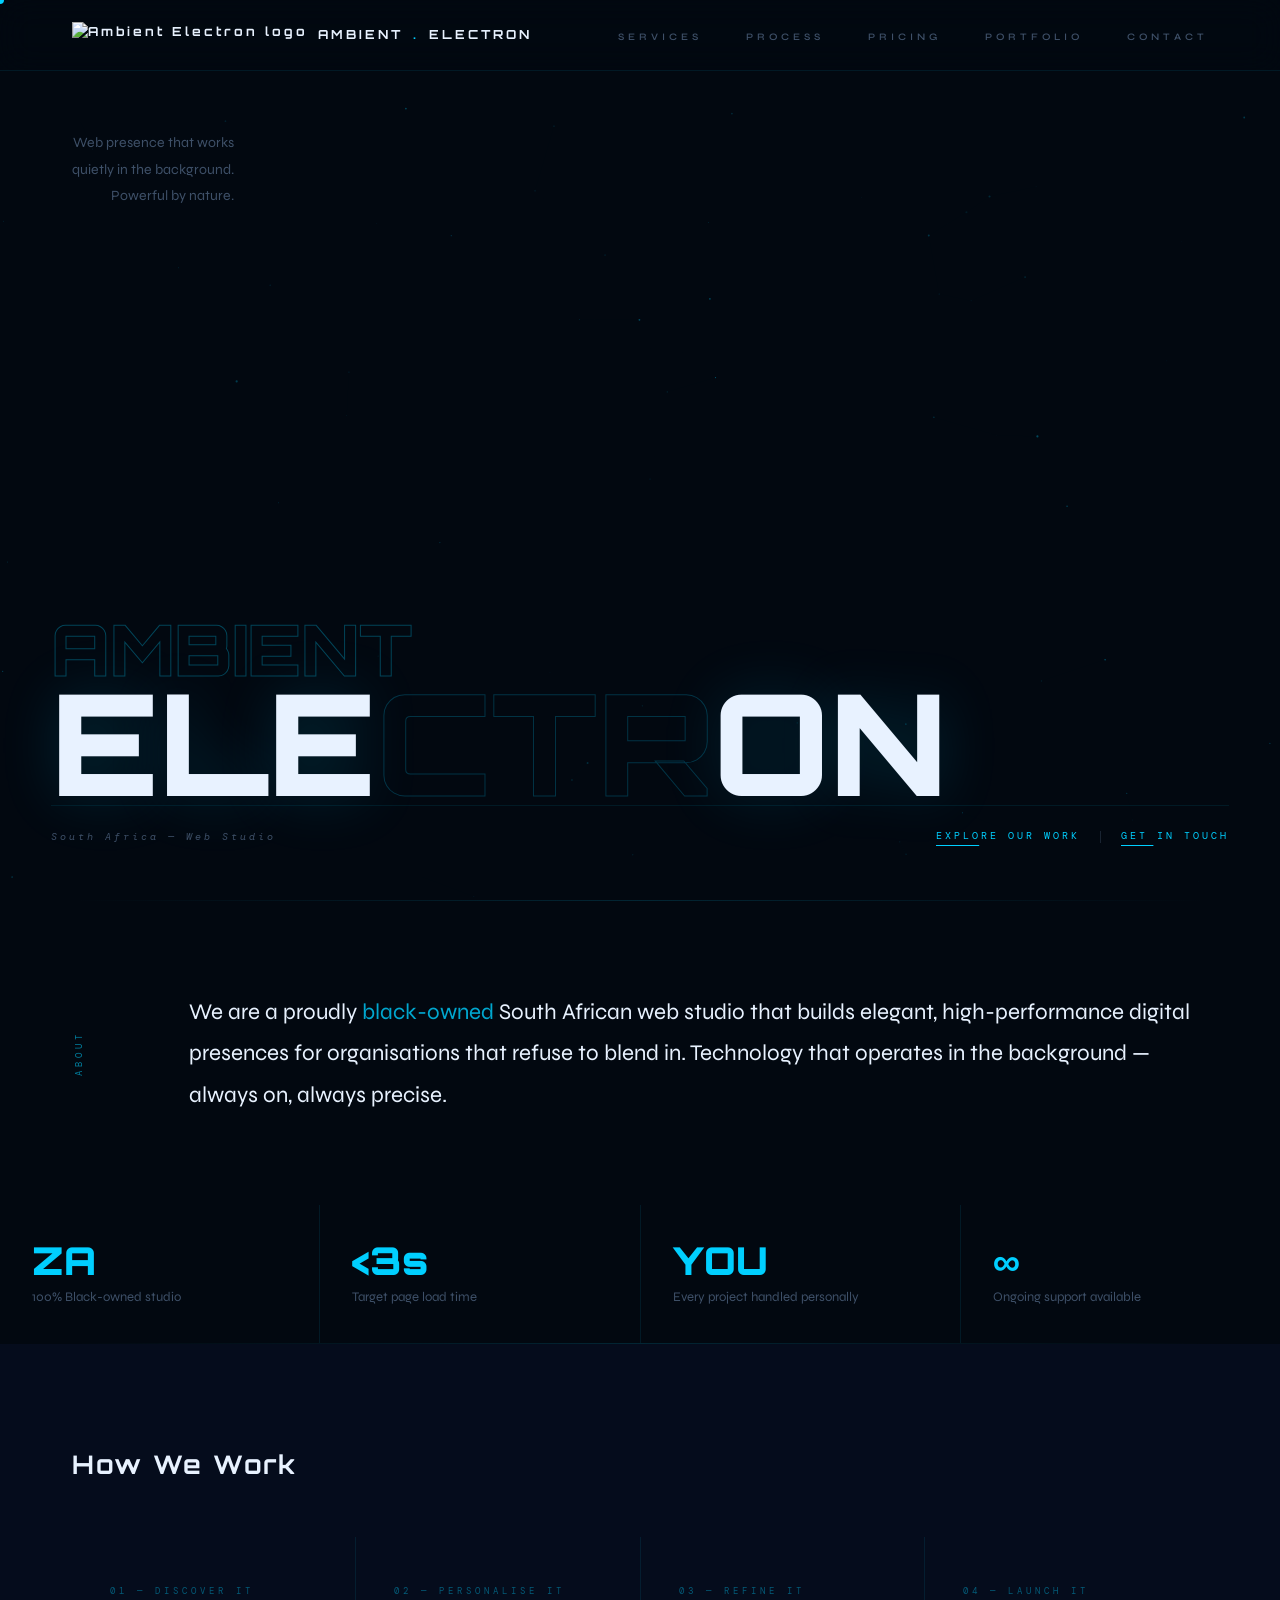
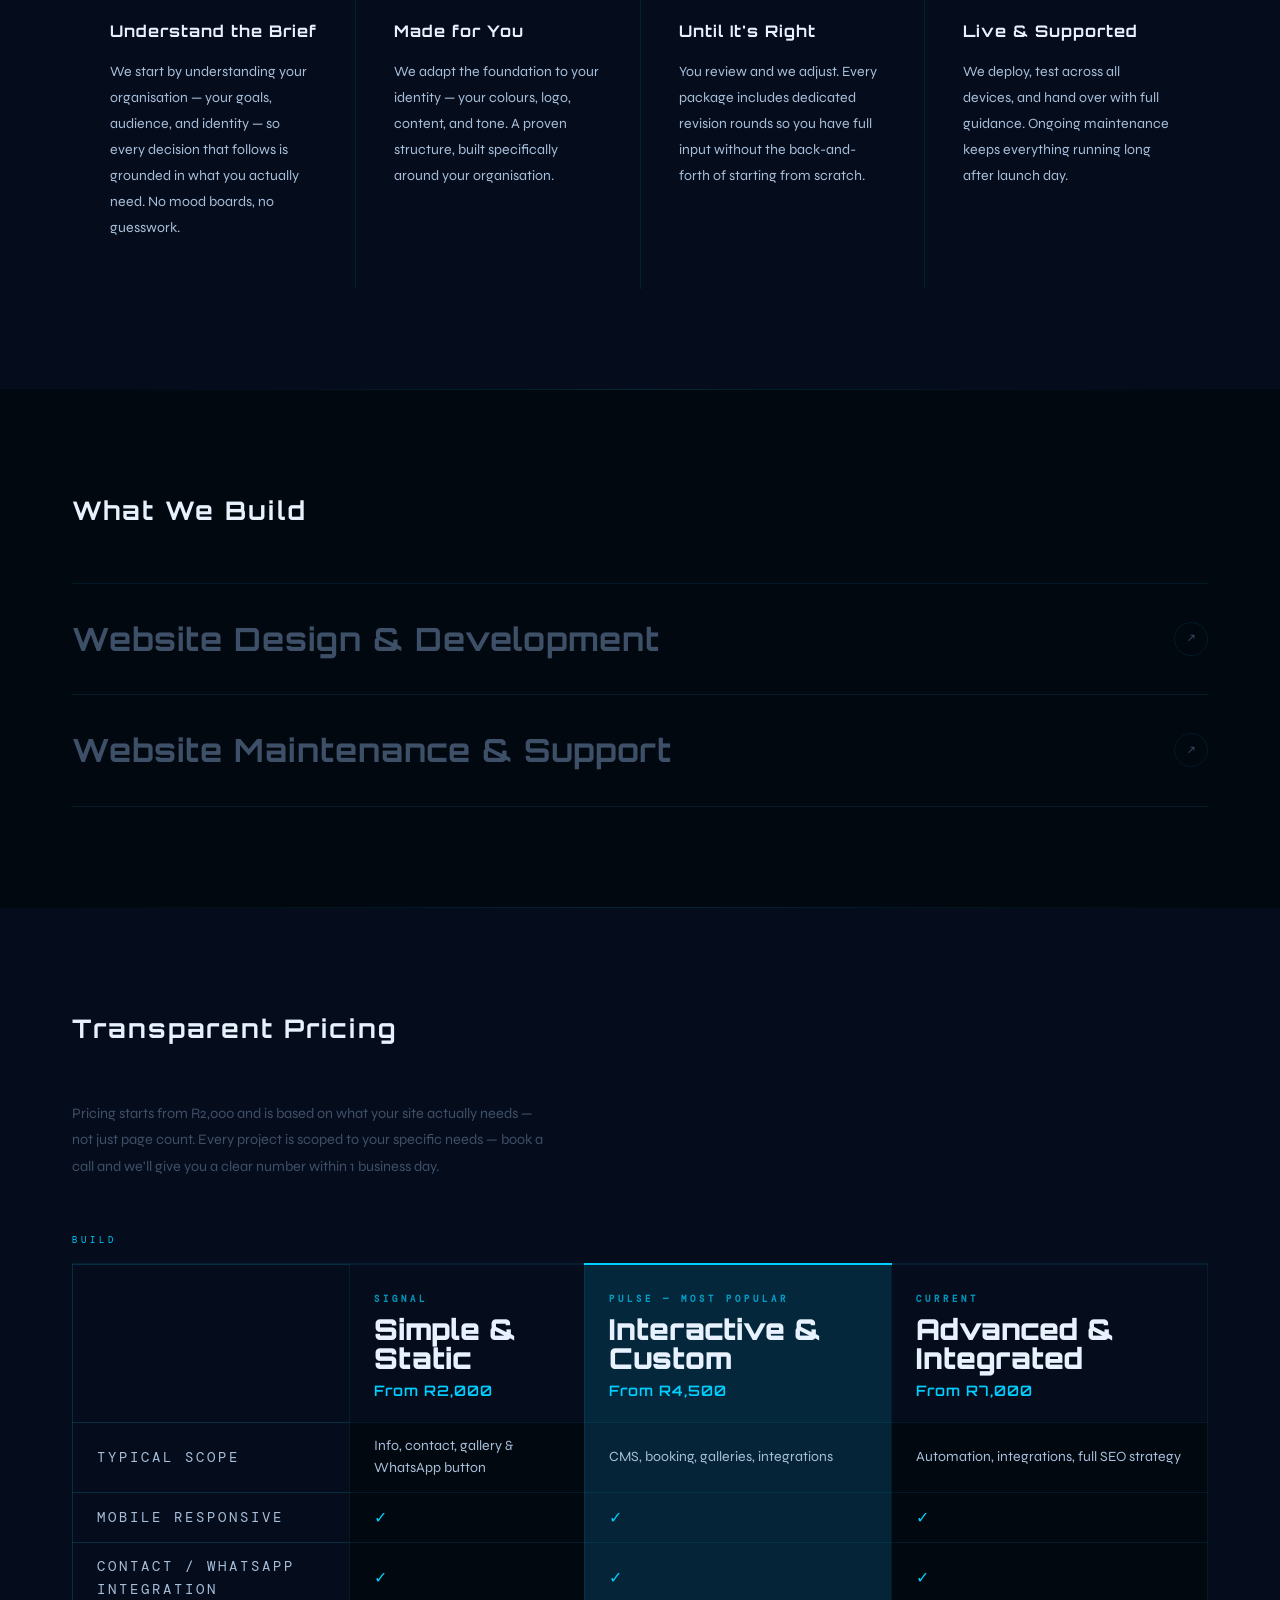
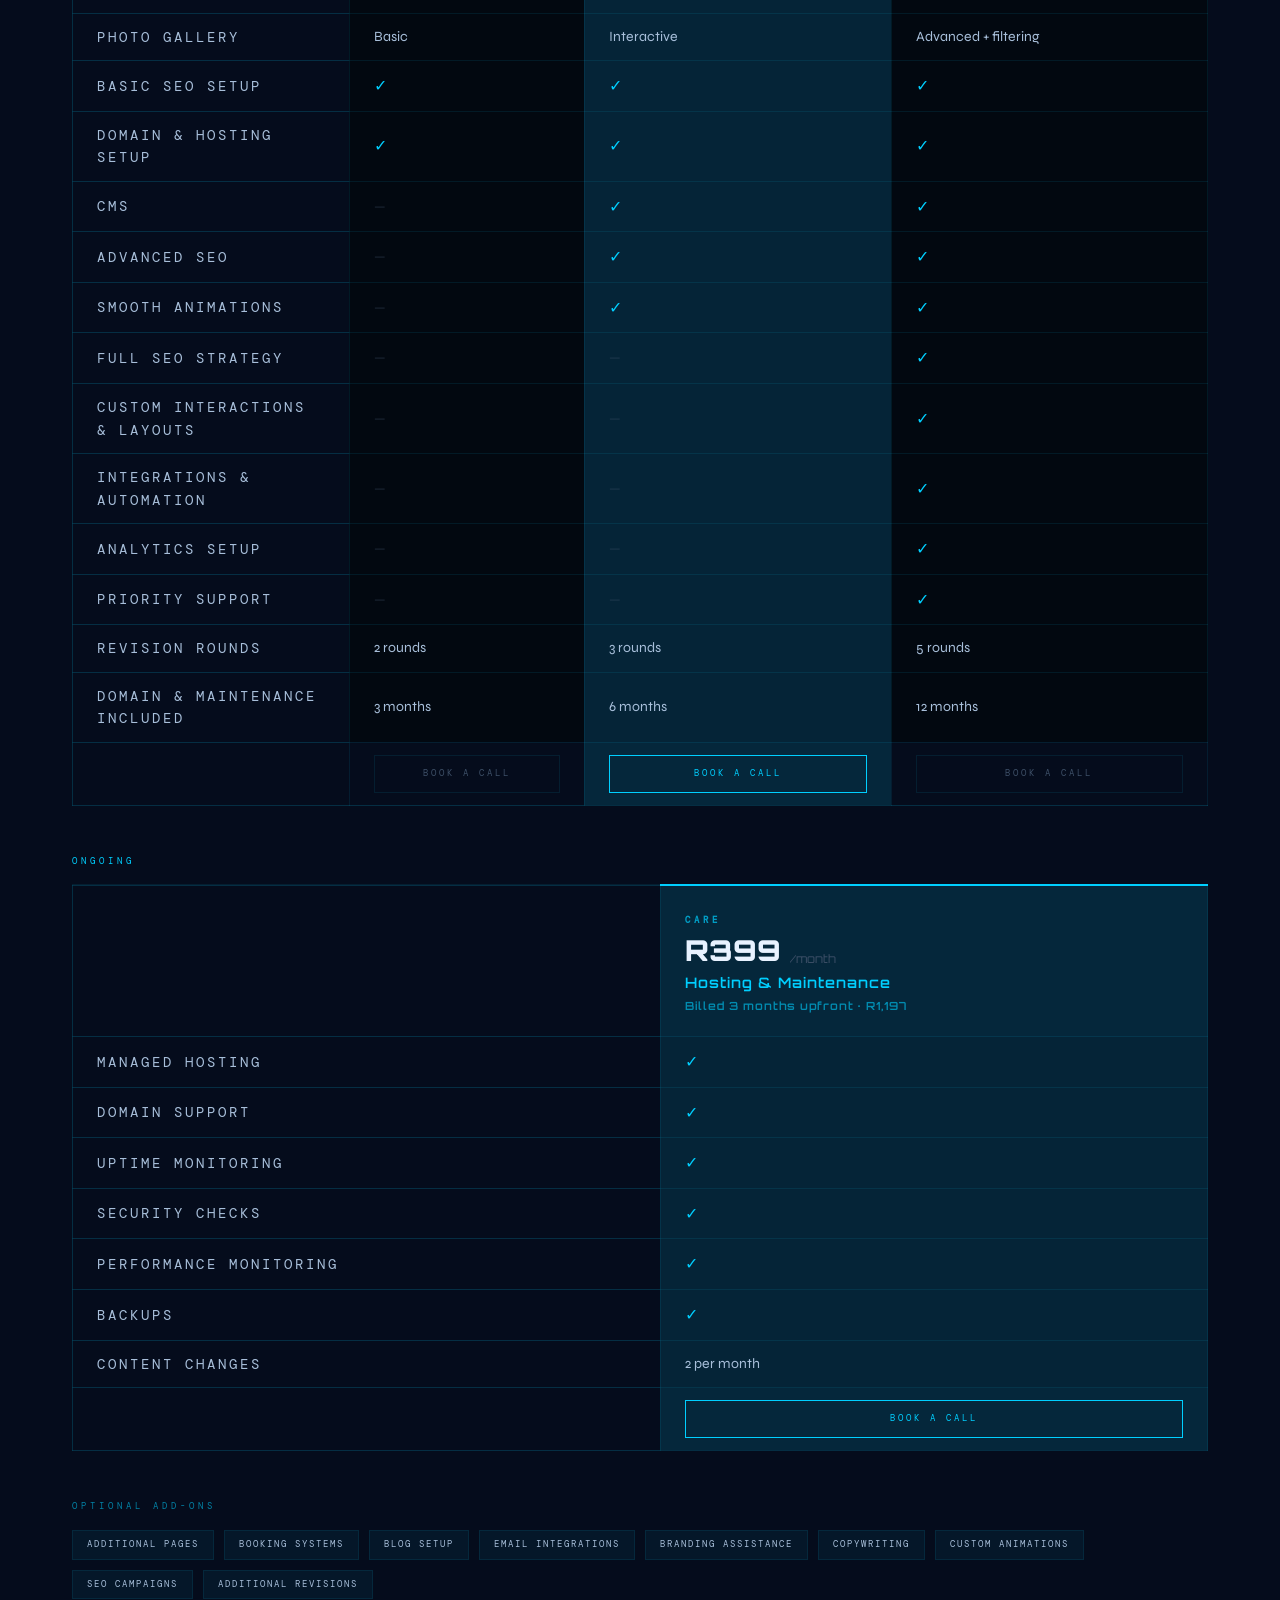
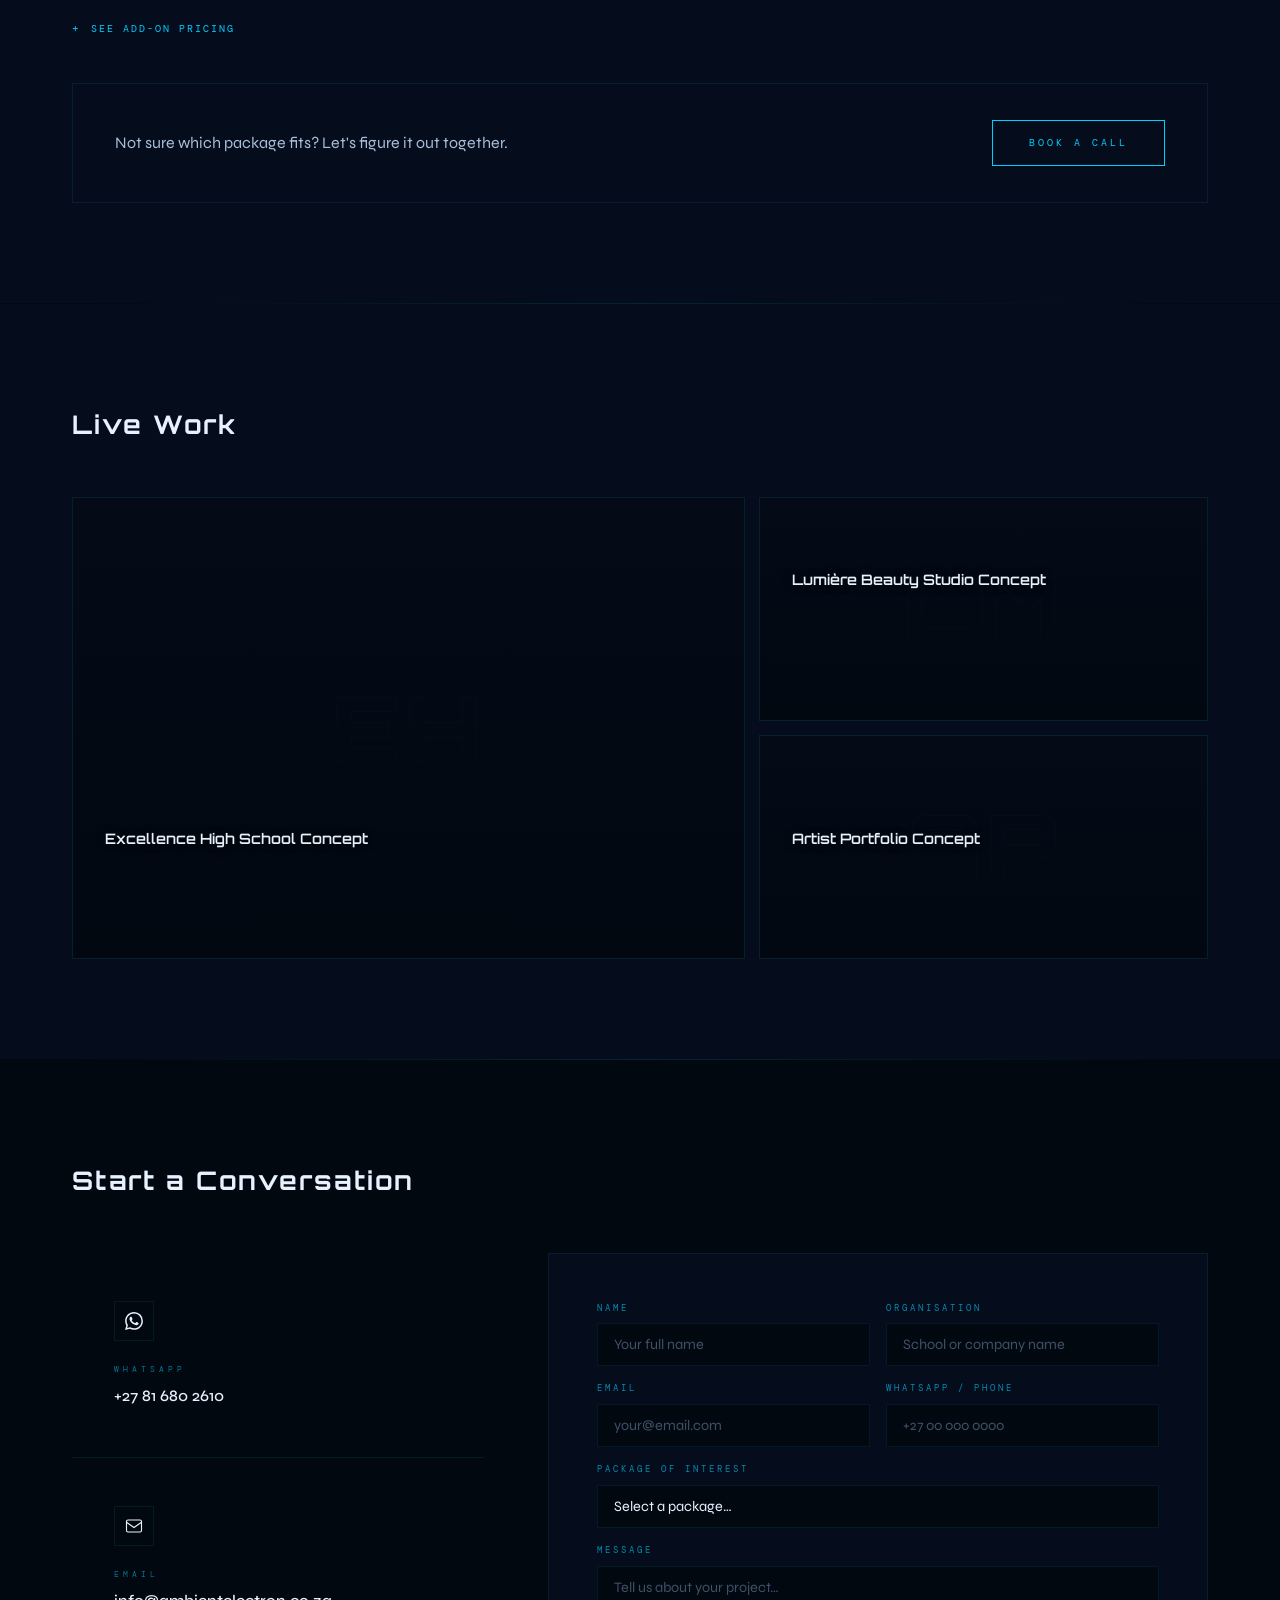
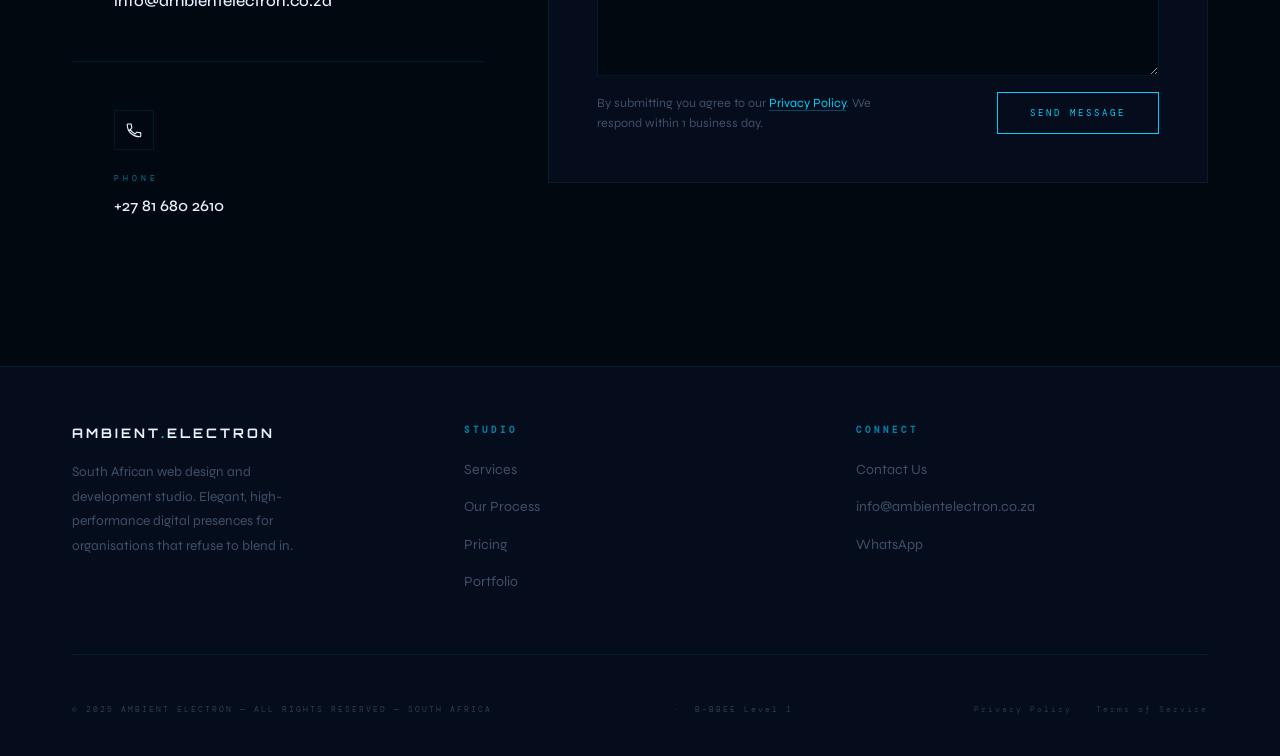
==== commit 107f4e7e: "Update footer by removing registration number Removed registration number from footer." ====
--- a/index.html
+++ b/index.html
@@ -2305,7 +2305,7 @@
   </div>
   <div class="ft-bottom">
     <div class="ft-copy">© 2025 AMBIENT ELECTRON — ALL RIGHTS RESERVED — SOUTH AFRICA</div>
-    <div class="ft-reg">Reg No: 2026/000000/07 &nbsp;·&nbsp; B-BBEE Level 1</div>
+    <div class="ft-reg">·&nbsp; B-BBEE Level 1</div>
     <div class="ft-legal">
       <a href="privacy-policy.html">Privacy Policy</a>
       <a href="terms.html">Terms of Service</a>
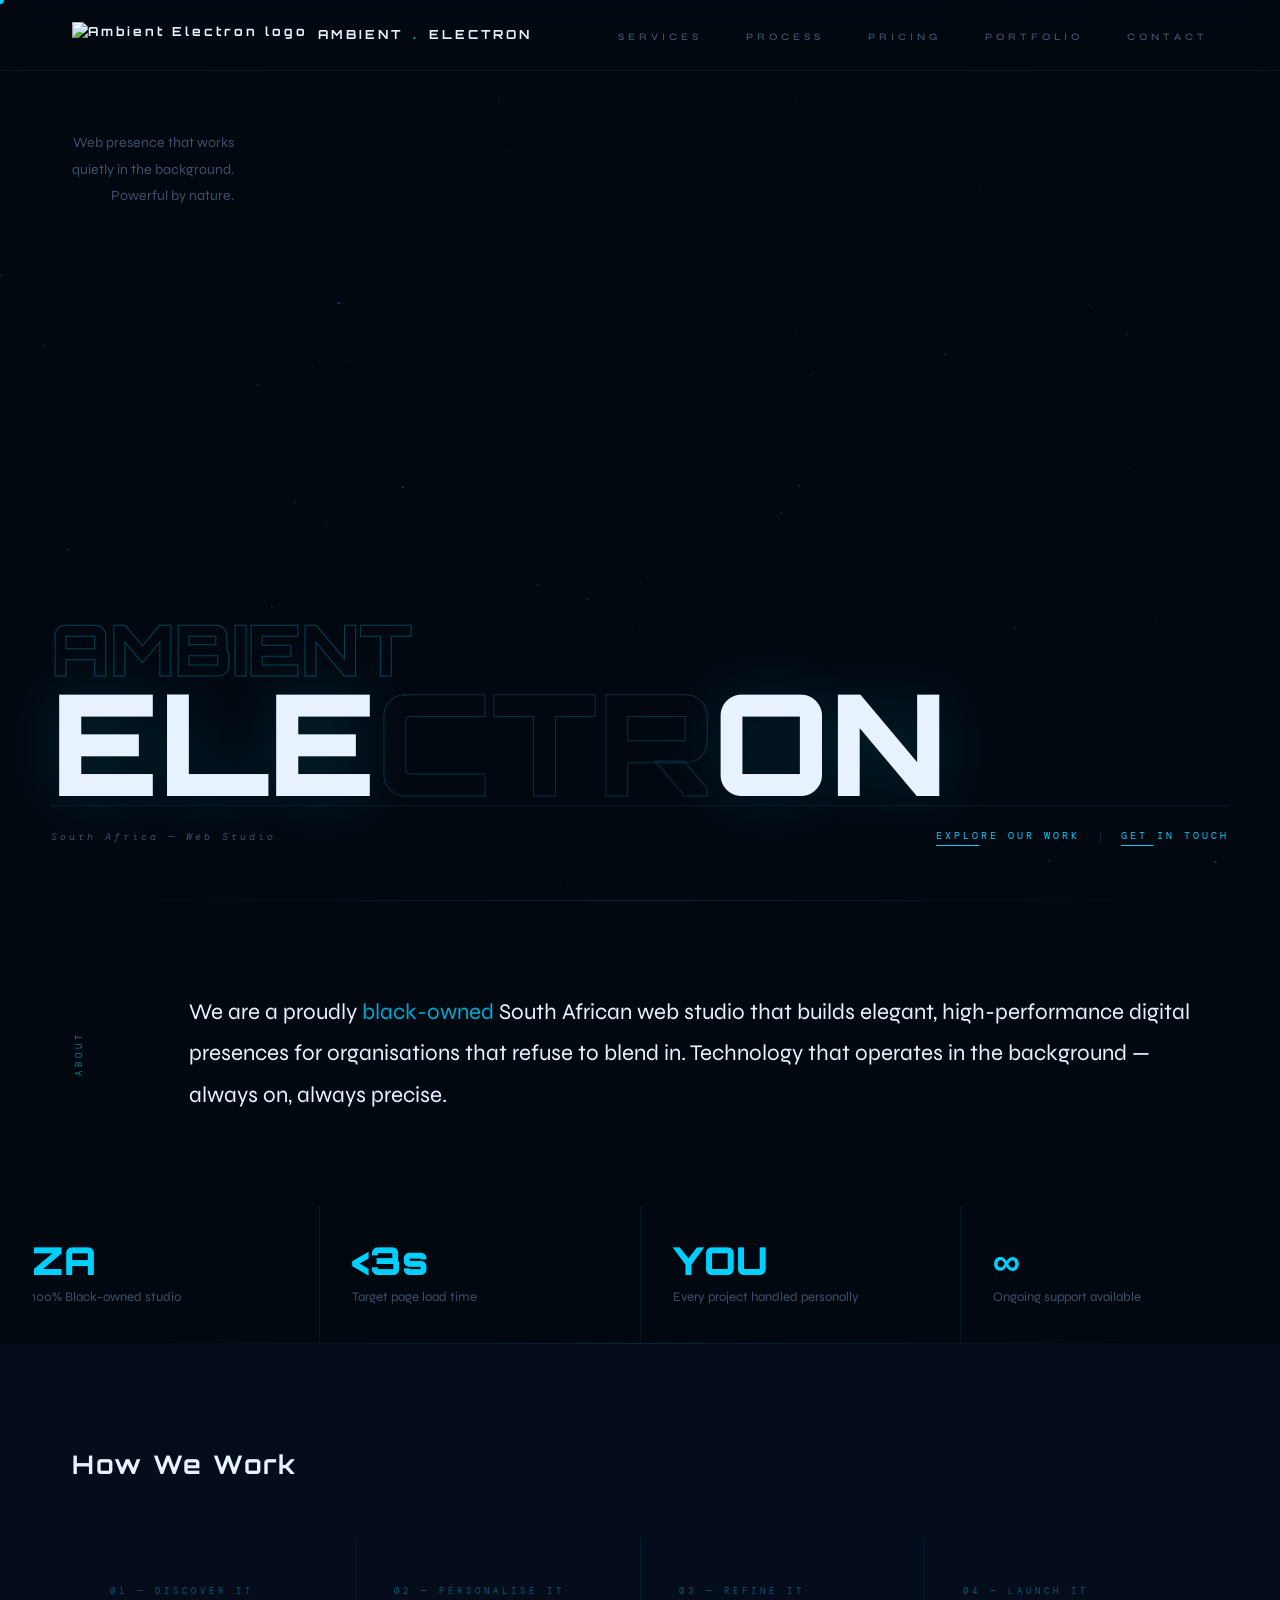
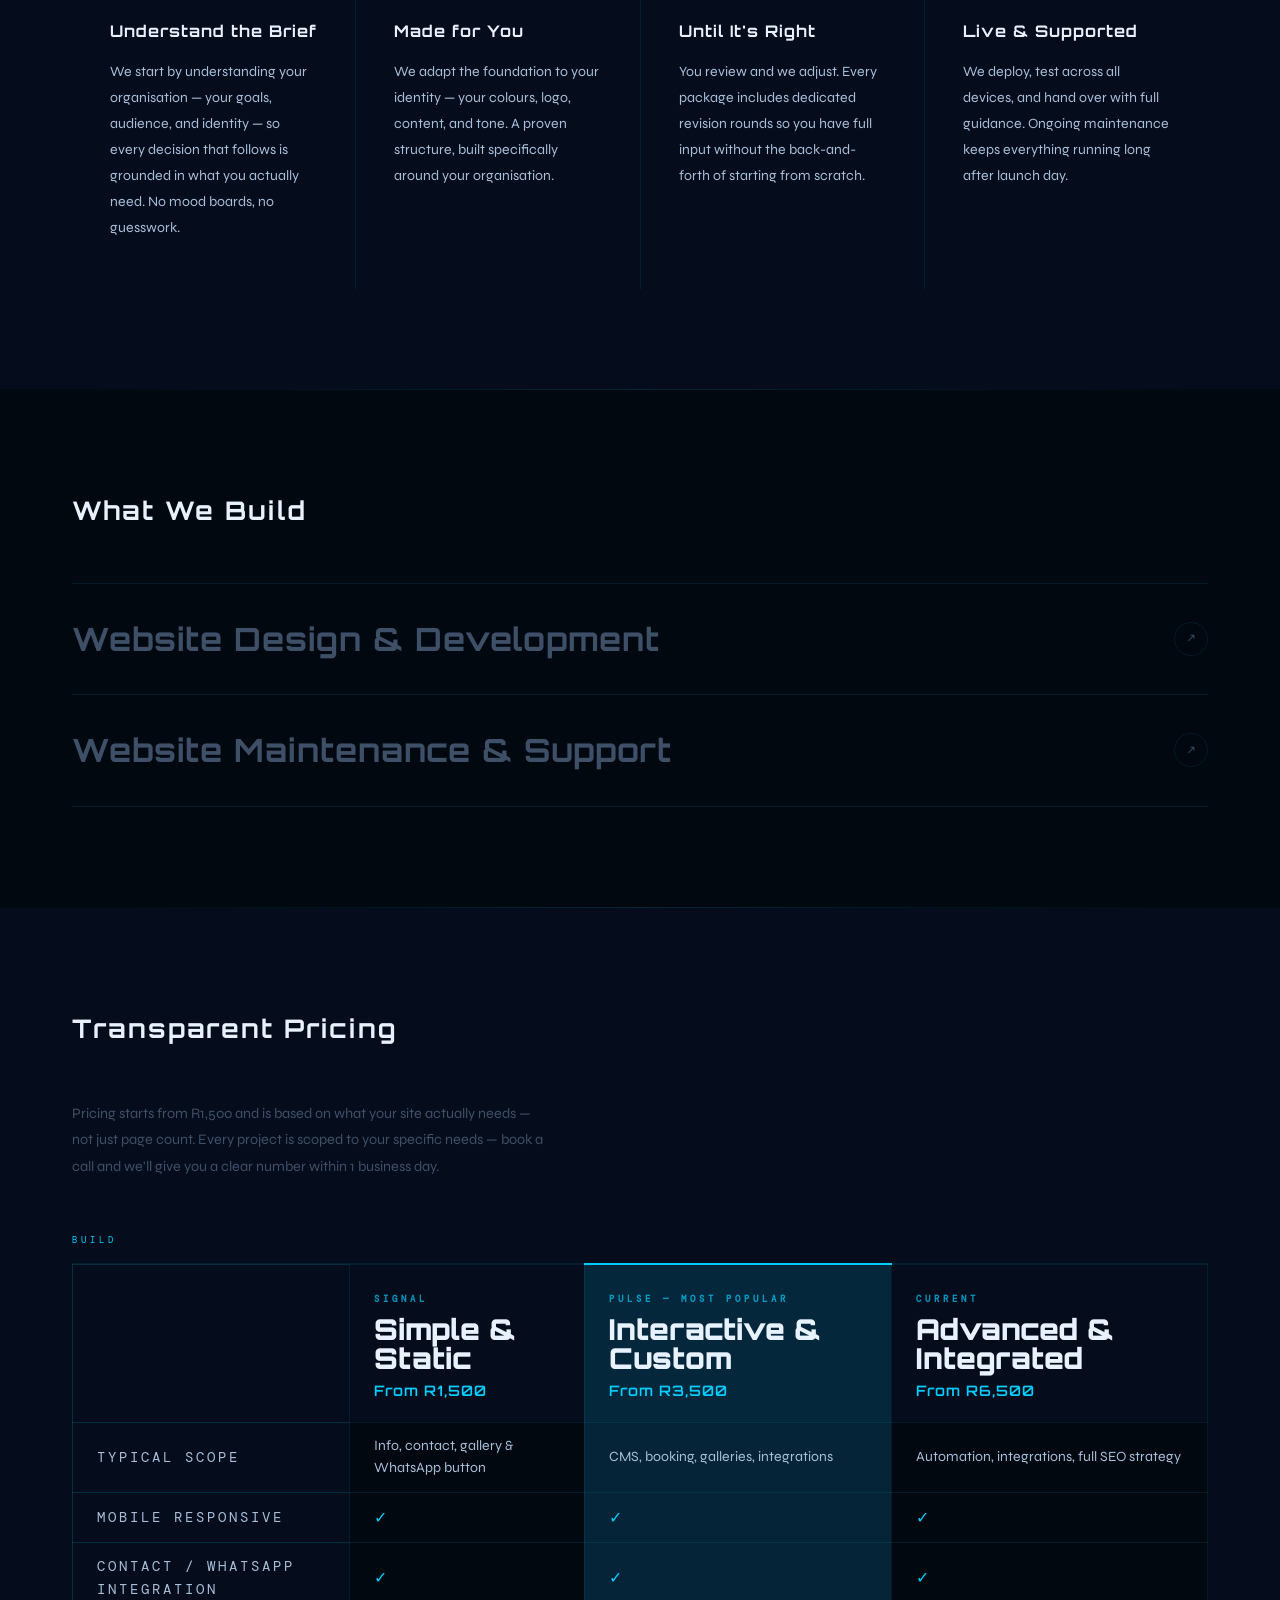
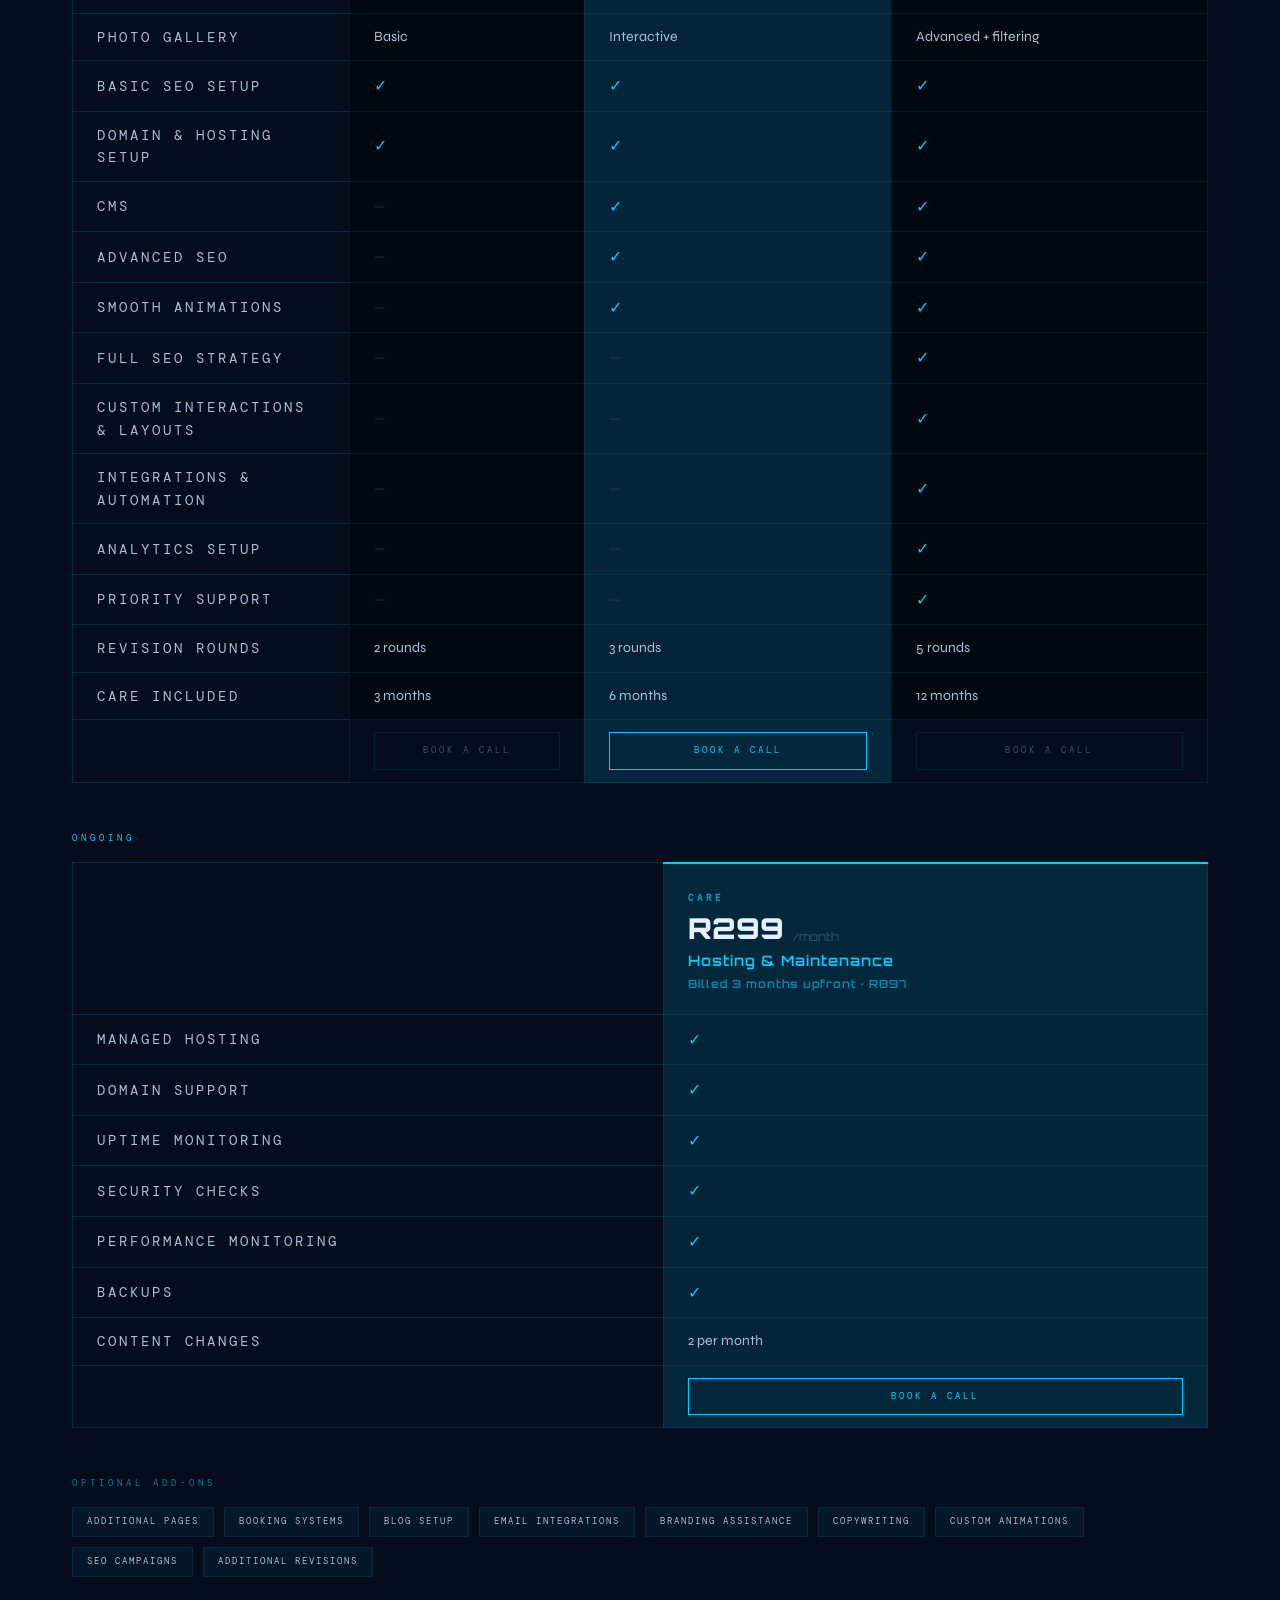
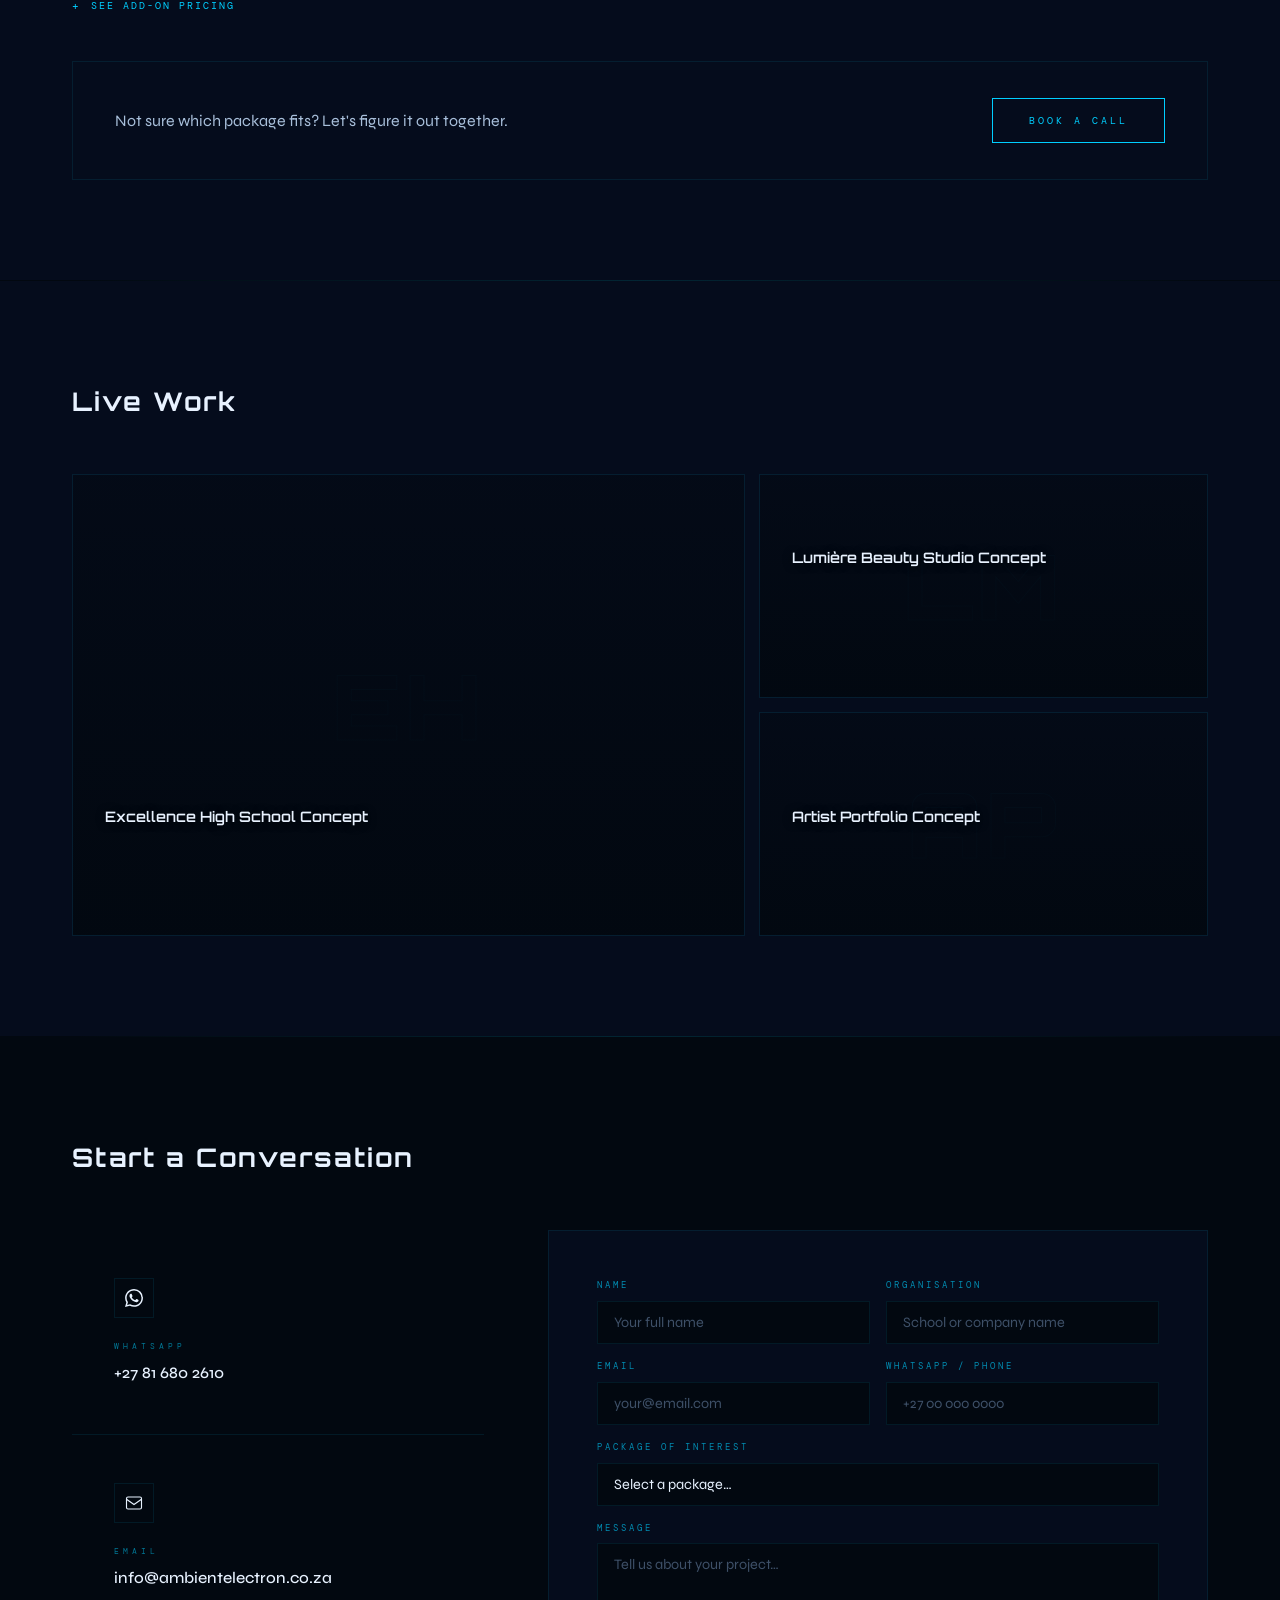
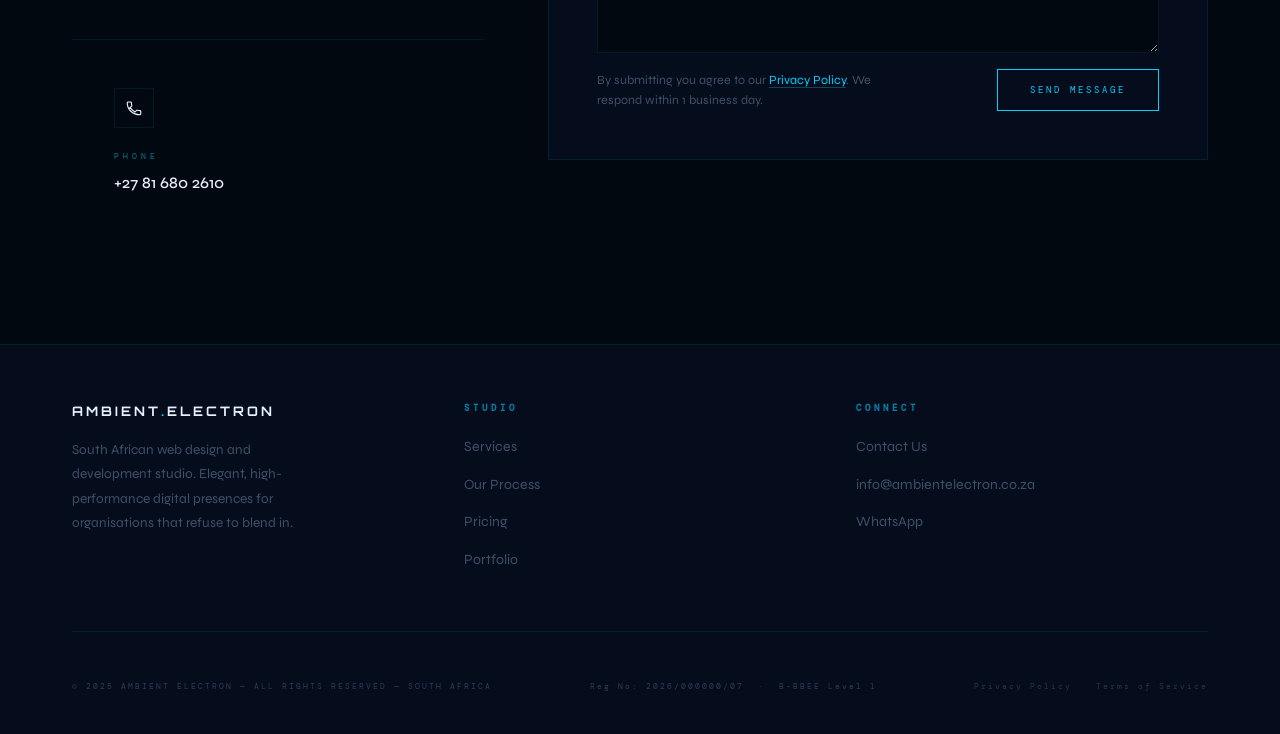
==== commit 71184bb6: "Rename ambient-electron-full (16).html to index.html" ====
--- a/index.html
+++ b/index.html
@@ -1798,7 +1798,7 @@
 <!-- PRICING -->
 <section class="sec sec-d" id="pricing" aria-labelledby="pricing-heading">
   <h2 class="s-h fade-in" id="pricing-heading">Transparent Pricing</h2>
-  <p class="p-intro fade-in">Pricing starts from R2,000 and is based on what your site actually needs — not just page count. Every project is scoped to your specific needs — book a call and we'll give you a clear number within 1 business day.</p>
+  <p class="p-intro fade-in">Pricing starts from R1,500 and is based on what your site actually needs — not just page count. Every project is scoped to your specific needs — book a call and we'll give you a clear number within 1 business day.</p>
 
   <p class="pr-section-label fade-in">Build</p>
   
@@ -1809,7 +1809,7 @@
         <div class="pr-acc-left">
           <div class="pr-acc-tier">Signal</div>
           <div class="pr-acc-name">Simple &amp; <sub>Static</sub></div>
-          <div class="pr-acc-price">From R2,000</div>
+          <div class="pr-acc-price">From R1,500</div>
         </div>
         <div class="pr-acc-arrow">&#x2197;</div>
       </div>
@@ -1831,7 +1831,7 @@
             <li class="off">Analytics setup</li>
             <li class="off">Priority support</li>
             <li>2 revision rounds</li>
-            <li>3 months domain &amp; maintenance included</li>
+            <li>3 months Care included (worth R897)</li>
           </ul>
           <a href="#contact" class="pr-acc-btn" onclick="setPackage('Signal')">Book a Call</a>
         </div>
@@ -1843,7 +1843,7 @@
         <div class="pr-acc-left">
           <div class="pr-acc-tier">Pulse — Most Popular</div>
           <div class="pr-acc-name">Interactive &amp; <sub>Custom</sub></div>
-          <div class="pr-acc-price">From R4,500</div>
+          <div class="pr-acc-price">From R3,500</div>
         </div>
         <div class="pr-acc-arrow">&#x2197;</div>
       </div>
@@ -1865,7 +1865,7 @@
             <li class="off">Analytics setup</li>
             <li class="off">Priority support</li>
             <li>3 revision rounds</li>
-            <li>6 months domain &amp; maintenance included</li>
+            <li>6 months Care included (worth R1,794)</li>
           </ul>
           <a href="#contact" class="pr-acc-btn" onclick="setPackage('Pulse')">Book a Call</a>
         </div>
@@ -1877,7 +1877,7 @@
         <div class="pr-acc-left">
           <div class="pr-acc-tier">Current</div>
           <div class="pr-acc-name">Advanced &amp; <sub>Integrated</sub></div>
-          <div class="pr-acc-price">From R7,000</div>
+          <div class="pr-acc-price">From R6,500</div>
         </div>
         <div class="pr-acc-arrow">&#x2197;</div>
       </div>
@@ -1899,7 +1899,7 @@
             <li>Analytics setup</li>
             <li>Priority support</li>
             <li>5 revision rounds</li>
-            <li>12 months domain &amp; maintenance included</li>
+            <li>12 months Care included (worth R3,588)</li>
           </ul>
           <a href="#contact" class="pr-acc-btn" onclick="setPackage('Current')">Book a Call</a>
         </div>
@@ -1911,14 +1911,14 @@
         <div class="pr-acc-left">
           <div class="pr-acc-tier">Care</div>
           <div class="pr-acc-name">Hosting &amp; <sub>Maintenance</sub></div>
-          <div class="pr-acc-price">R399 <sub>/month</sub></div>
+          <div class="pr-acc-price">R299 <sub>/month</sub></div>
         </div>
         <div class="pr-acc-arrow">&#x2197;</div>
       </div>
       <div class="pr-acc-body">
         <div class="pr-acc-inner">
           <p class="pr-acc-scope">Ongoing hosting, monitoring, and upkeep for a site we've already built — includes 2 content changes per month.</p>
-          <p class="pr-acc-billed">Billed 3 months upfront (R1,197) — then monthly on the 1st of each month.</p>
+          <p class="pr-acc-billed">Billed 3 months upfront (R897) — then monthly on the 1st of each month.</p>
           <ul class="pr-acc-feats">
             <li>Managed hosting</li>
             <li>Domain support</li>
@@ -1942,17 +1942,17 @@
           <th>
             <span class="pt-tier">Signal</span>
             <div class="pt-pages">Simple &amp; Static</div>
-            <div class="pt-price">From R2,000</div>
+            <div class="pt-price">From R1,500</div>
           </th>
           <th class="pt-featured">
             <span class="pt-tier">Pulse — Most Popular</span>
             <div class="pt-pages">Interactive &amp; Custom</div>
-            <div class="pt-price">From R4,500</div>
+            <div class="pt-price">From R3,500</div>
           </th>
           <th>
             <span class="pt-tier">Current</span>
             <div class="pt-pages">Advanced &amp; Integrated</div>
-            <div class="pt-price">From R7,000</div>
+            <div class="pt-price">From R6,500</div>
           </th>
         </tr>
       </thead>
@@ -2048,7 +2048,7 @@
           <td>5 rounds</td>
         </tr>
         <tr>
-          <td class="pt-label-col pt-feat-label">Domain &amp; maintenance included</td>
+          <td class="pt-label-col pt-feat-label">Care included</td>
           <td>3 months</td>
           <td class="pt-featured">6 months</td>
           <td>12 months</td>
@@ -2071,9 +2071,9 @@
           <th class="pt-label-col"></th>
           <th class="pt-featured">
             <span class="pt-tier">Care</span>
-            <div class="pt-monthly">R399 <sub>/month</sub></div>
+            <div class="pt-monthly">R299 <sub>/month</sub></div>
             <div class="pt-price" style="margin-top:6px">Hosting &amp; Maintenance</div>
-            <div class="pt-price" style="margin-top:4px;opacity:.6;font-size:.7rem">Billed 3 months upfront · R1,197</div>
+            <div class="pt-price" style="margin-top:4px;opacity:.6;font-size:.7rem">Billed 3 months upfront · R897</div>
           </th>
         </tr>
       </thead>
@@ -2253,7 +2253,7 @@
             <option value="Signal">Signal — Simple &amp; Static</option>
             <option value="Pulse">Pulse — Interactive &amp; Custom</option>
             <option value="Current">Current — Advanced &amp; Integrated</option>
-            <option value="Care">Care — R399/month</option>
+            <option value="Care">Care — R299/month</option>
             <option value="Book a Call">Book a Call — general enquiry</option>
             <option value="Not sure">Not sure yet</option>
           </select>
@@ -2305,7 +2305,7 @@
   </div>
   <div class="ft-bottom">
     <div class="ft-copy">© 2025 AMBIENT ELECTRON — ALL RIGHTS RESERVED — SOUTH AFRICA</div>
-    <div class="ft-reg">·&nbsp; B-BBEE Level 1</div>
+    <div class="ft-reg">Reg No: 2026/000000/07 &nbsp;·&nbsp; B-BBEE Level 1</div>
     <div class="ft-legal">
       <a href="privacy-policy.html">Privacy Policy</a>
       <a href="terms.html">Terms of Service</a>
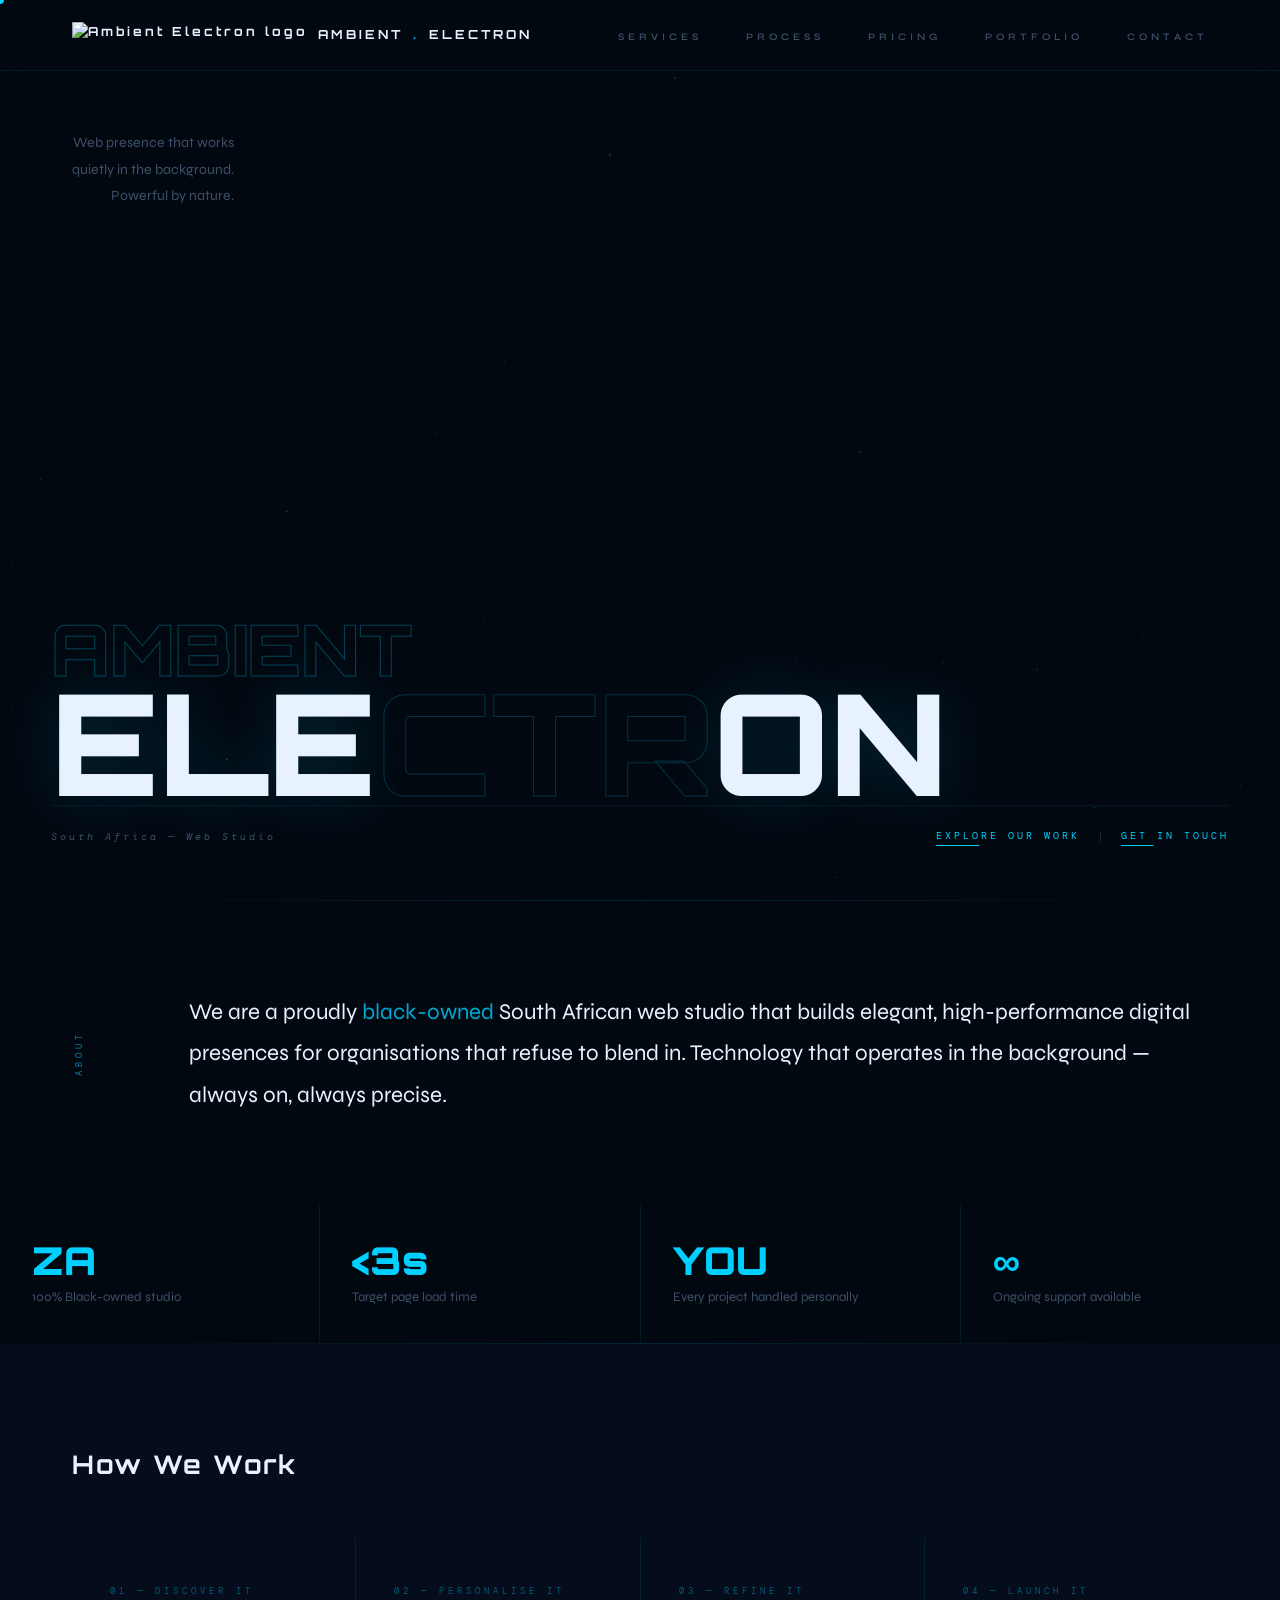
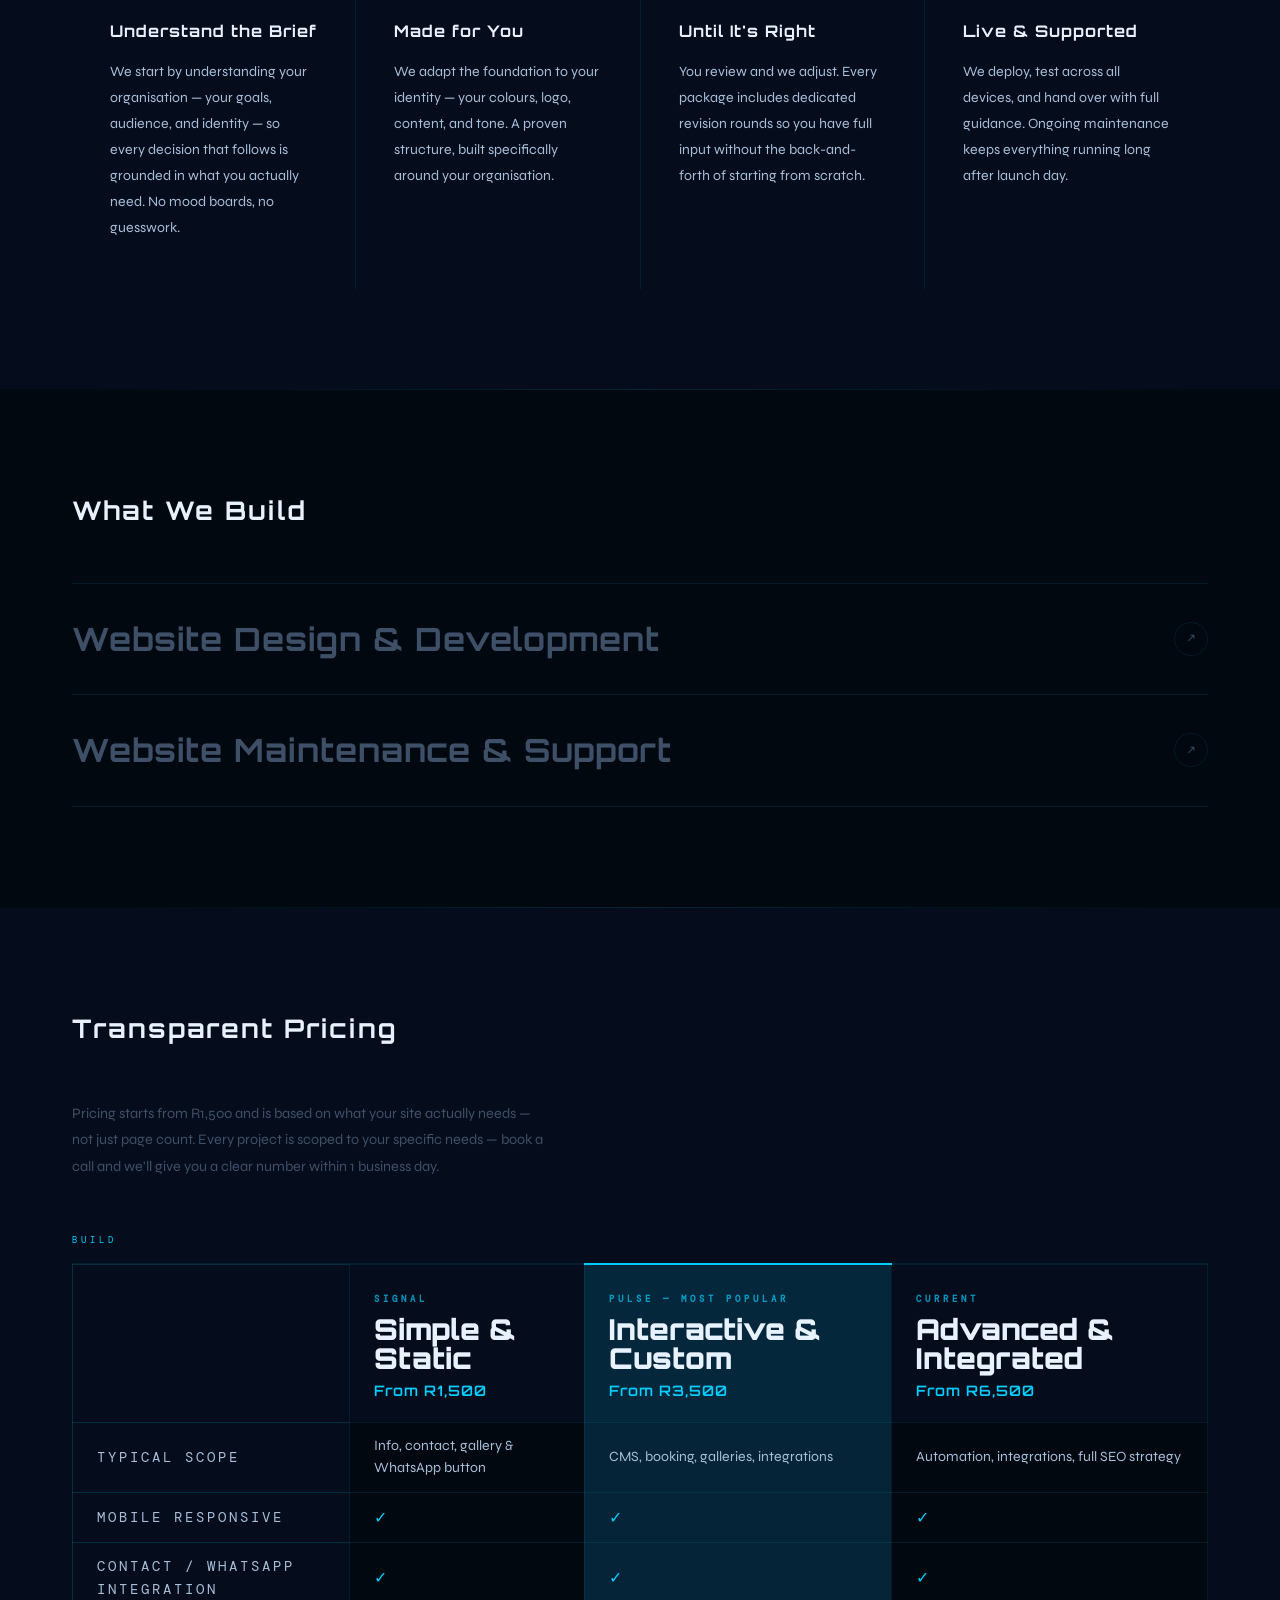
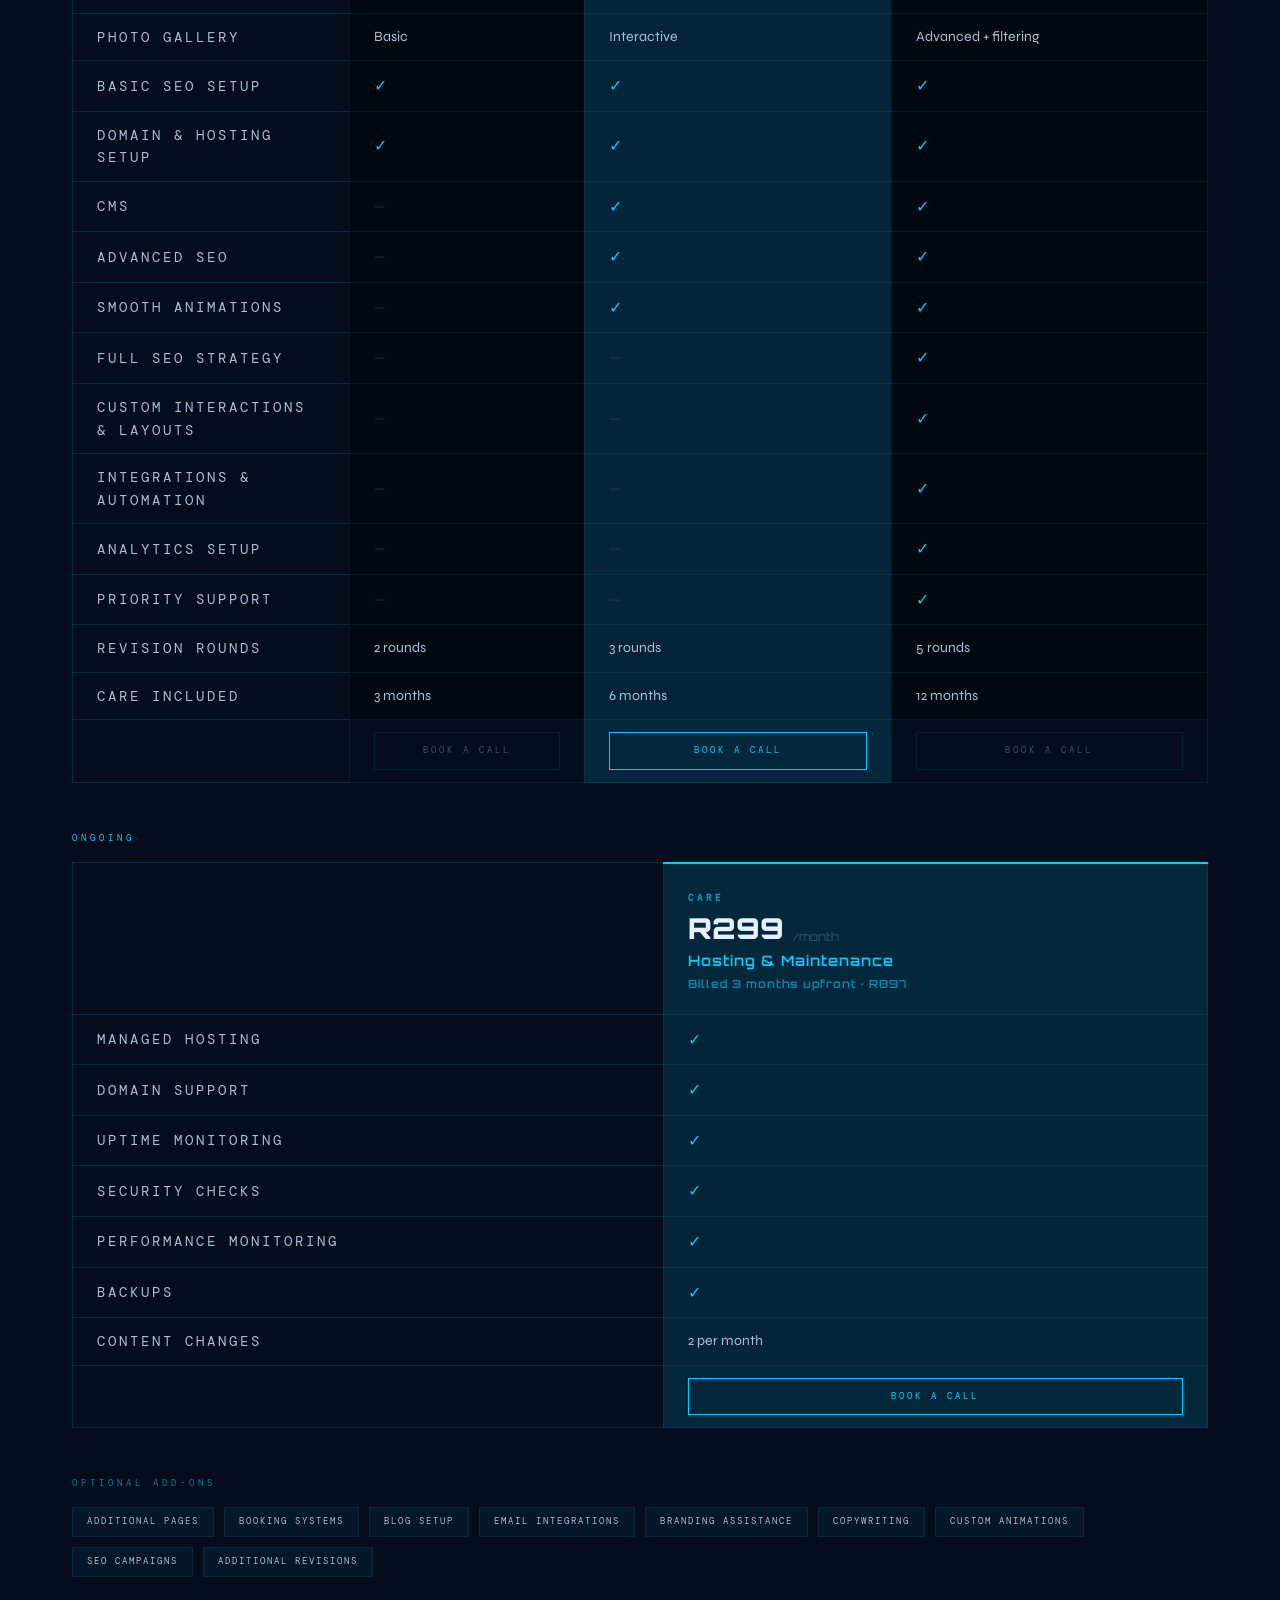
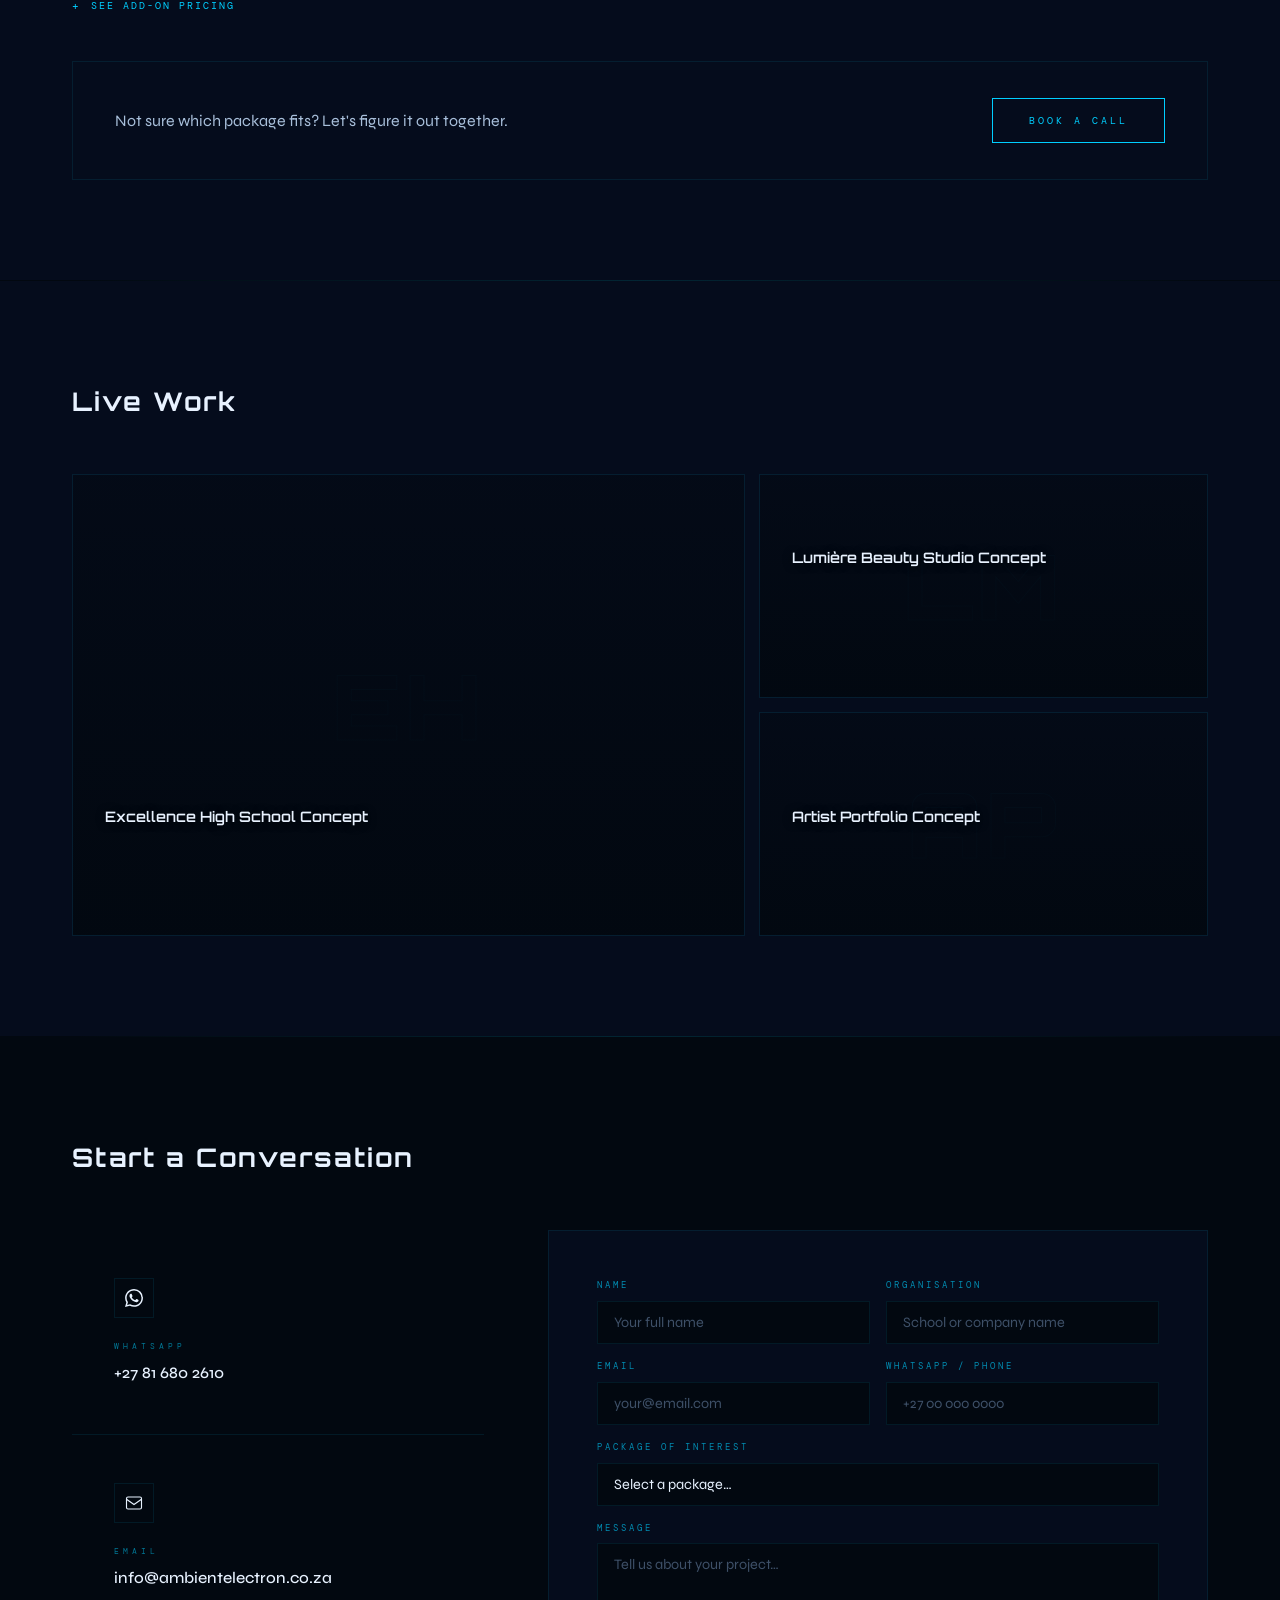
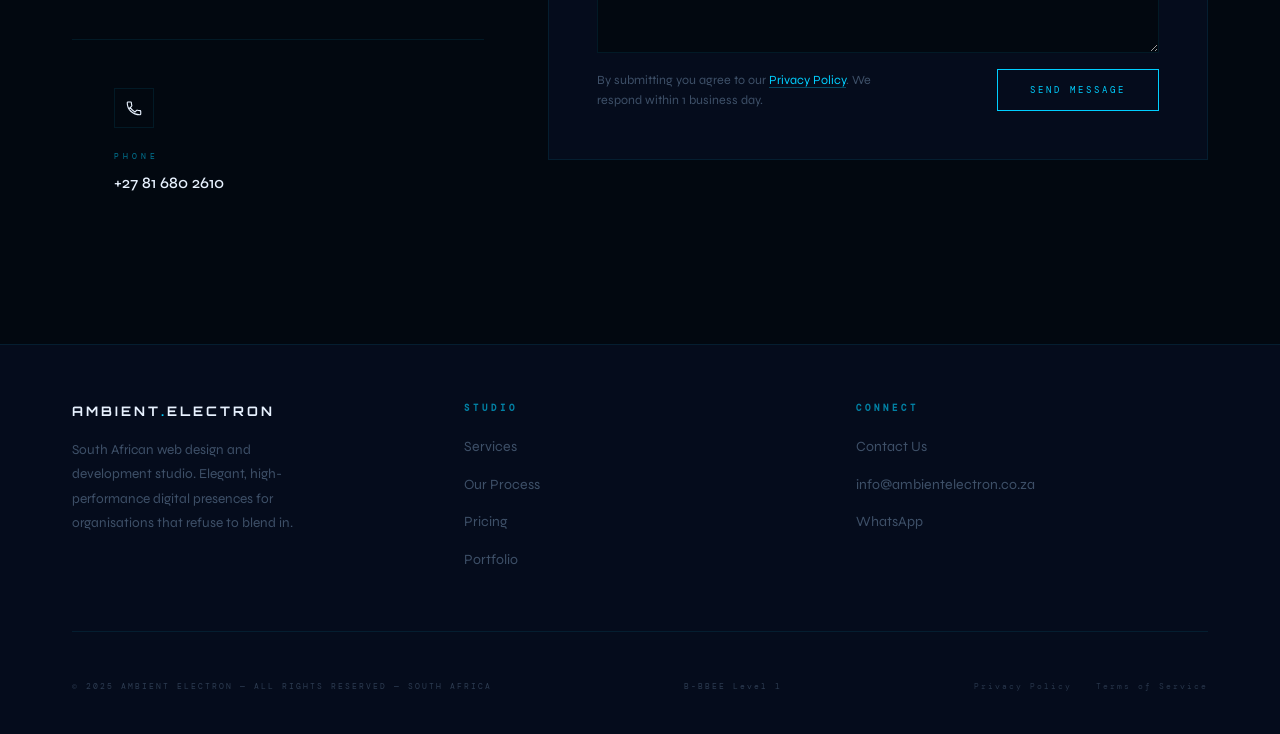
==== commit b7b13b06: "Update footer to remove registration number Removed registration number from footer." ====
--- a/index.html
+++ b/index.html
@@ -2305,7 +2305,7 @@
   </div>
   <div class="ft-bottom">
     <div class="ft-copy">© 2025 AMBIENT ELECTRON — ALL RIGHTS RESERVED — SOUTH AFRICA</div>
-    <div class="ft-reg">Reg No: 2026/000000/07 &nbsp;·&nbsp; B-BBEE Level 1</div>
+    <div class="ft-reg"> B-BBEE Level 1</div>
     <div class="ft-legal">
       <a href="privacy-policy.html">Privacy Policy</a>
       <a href="terms.html">Terms of Service</a>
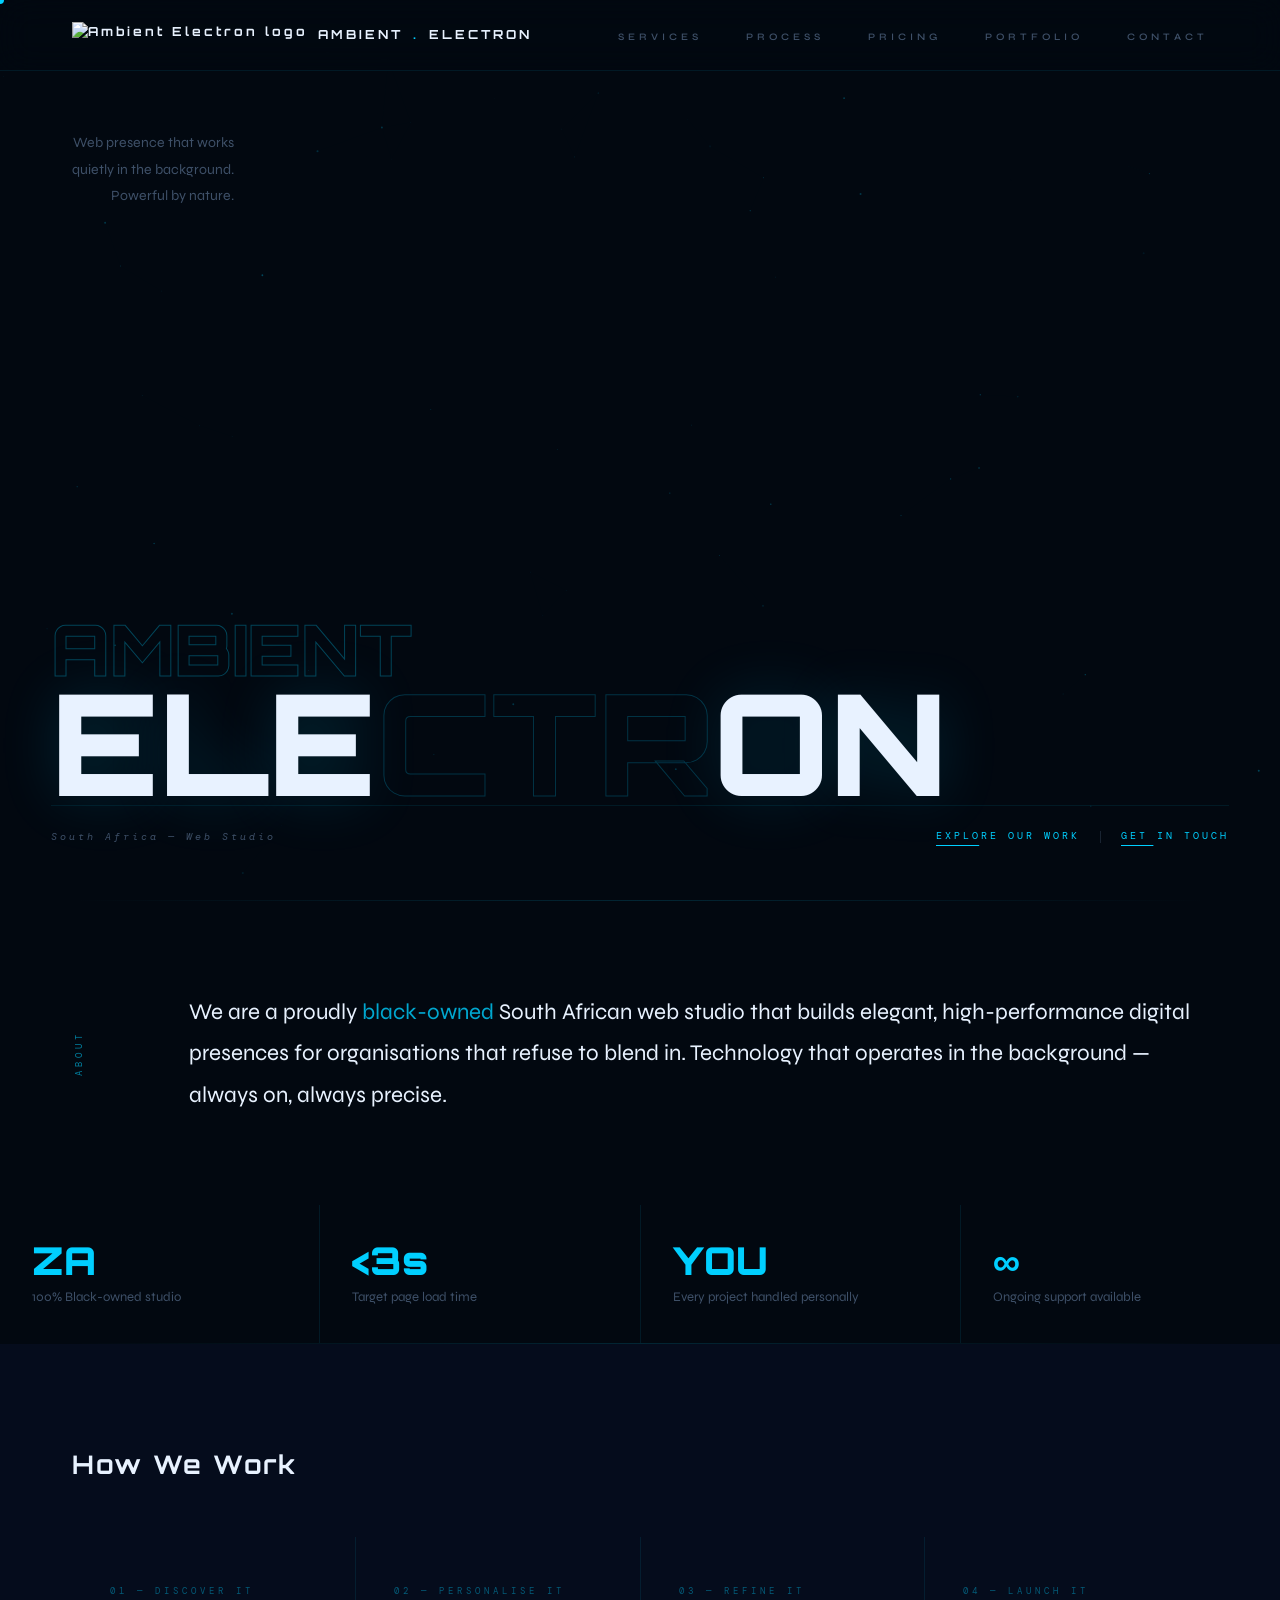
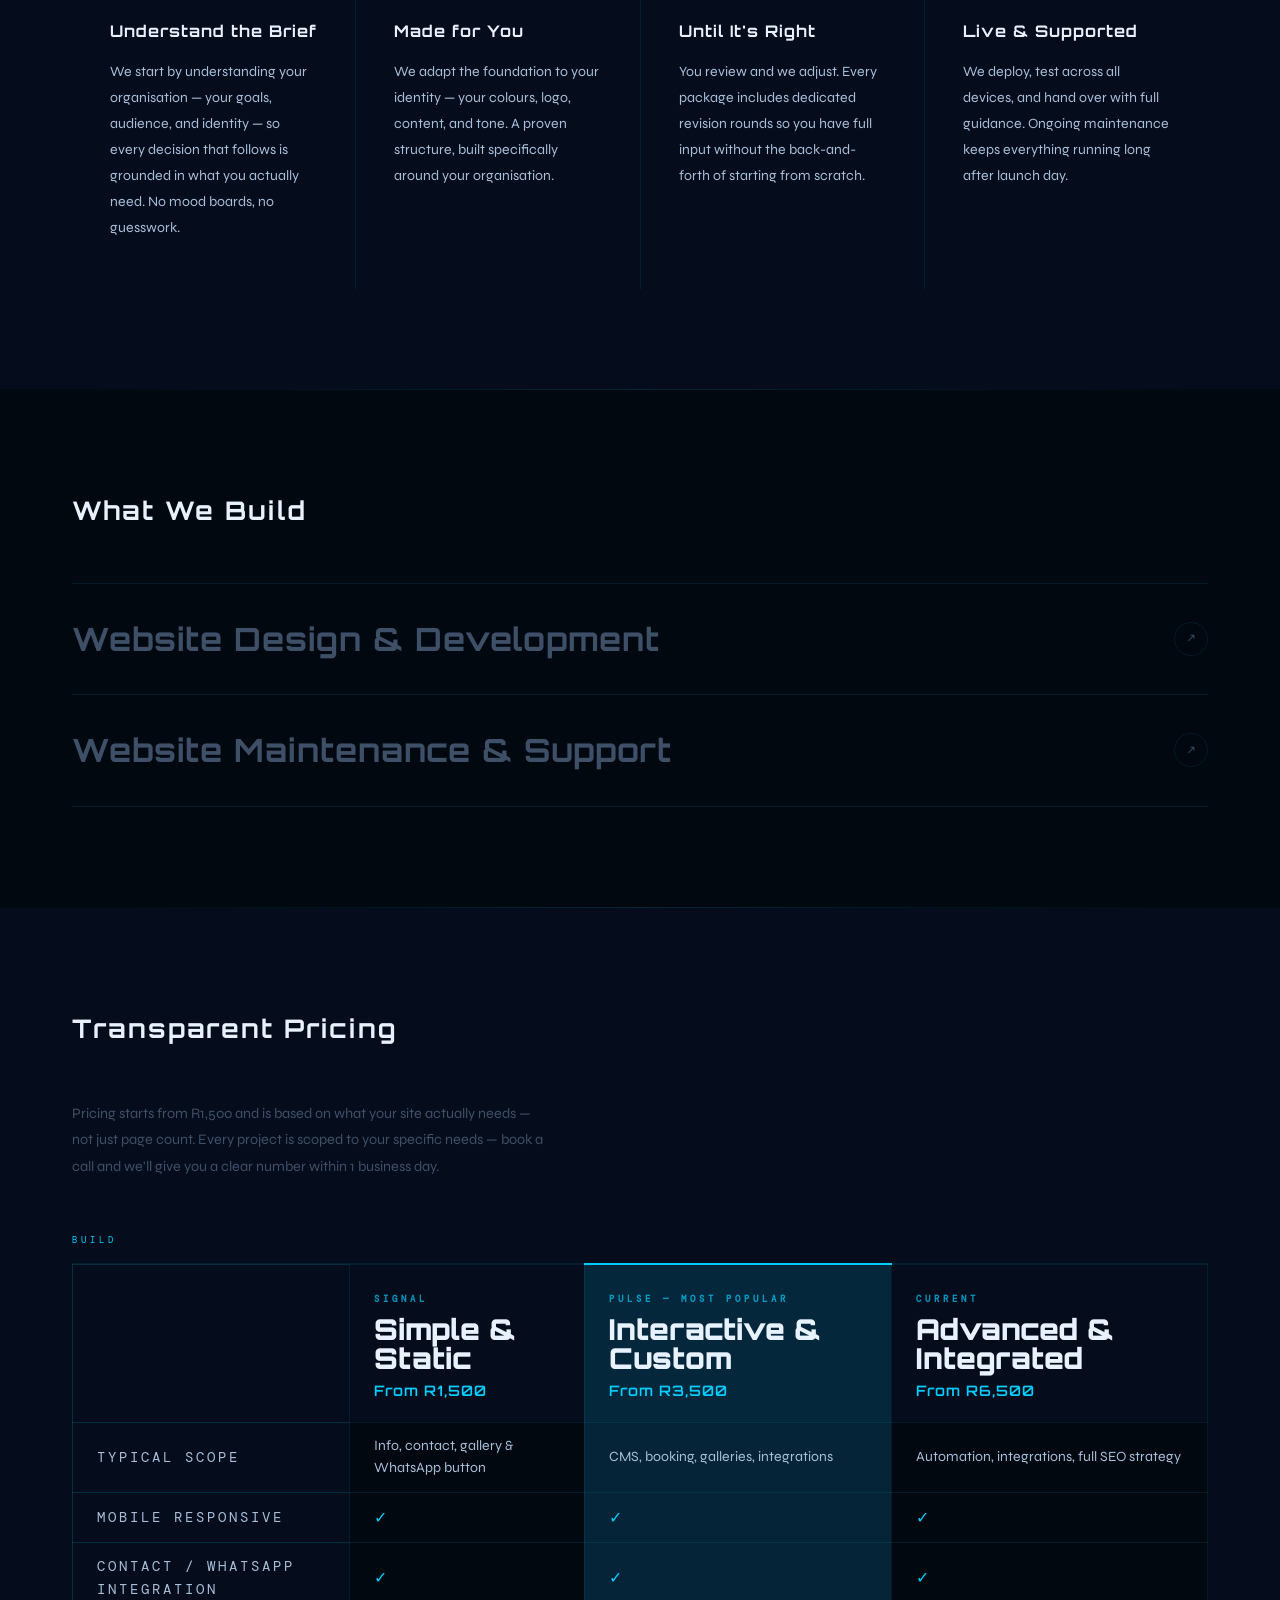
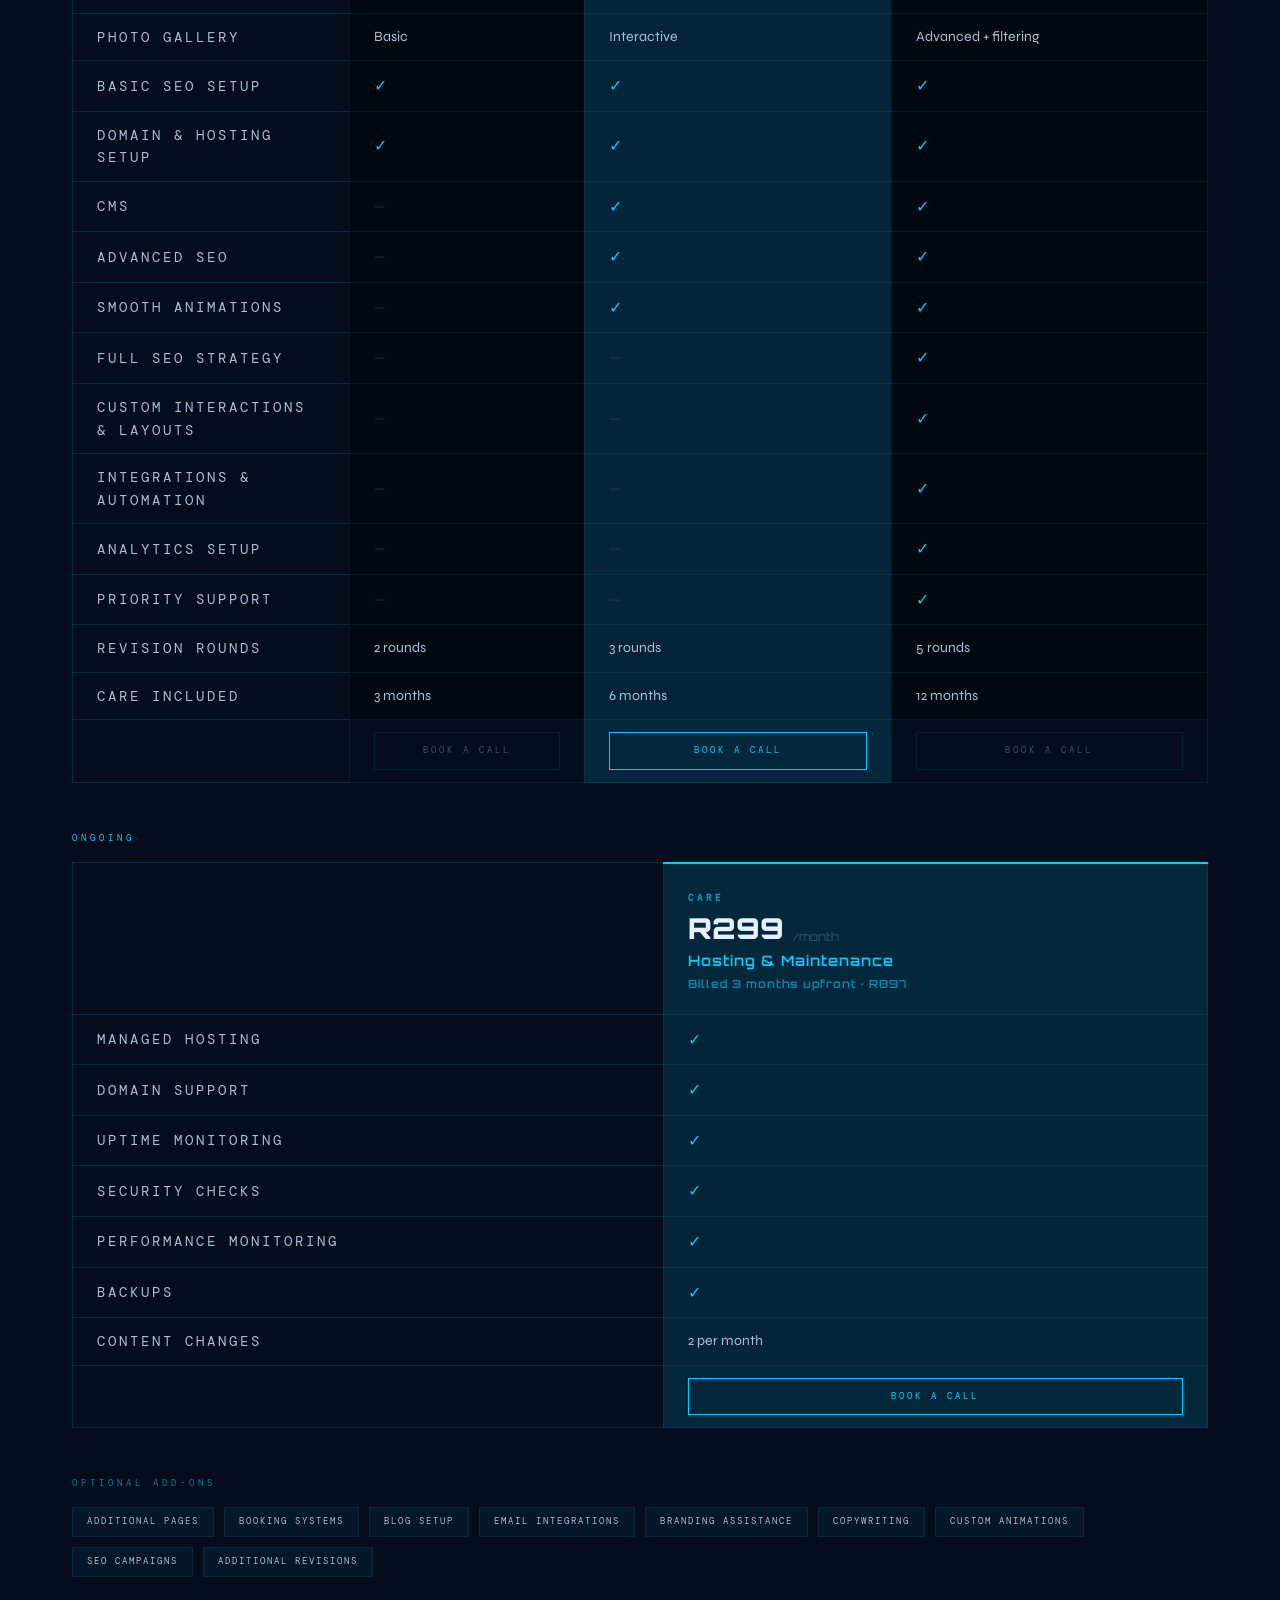
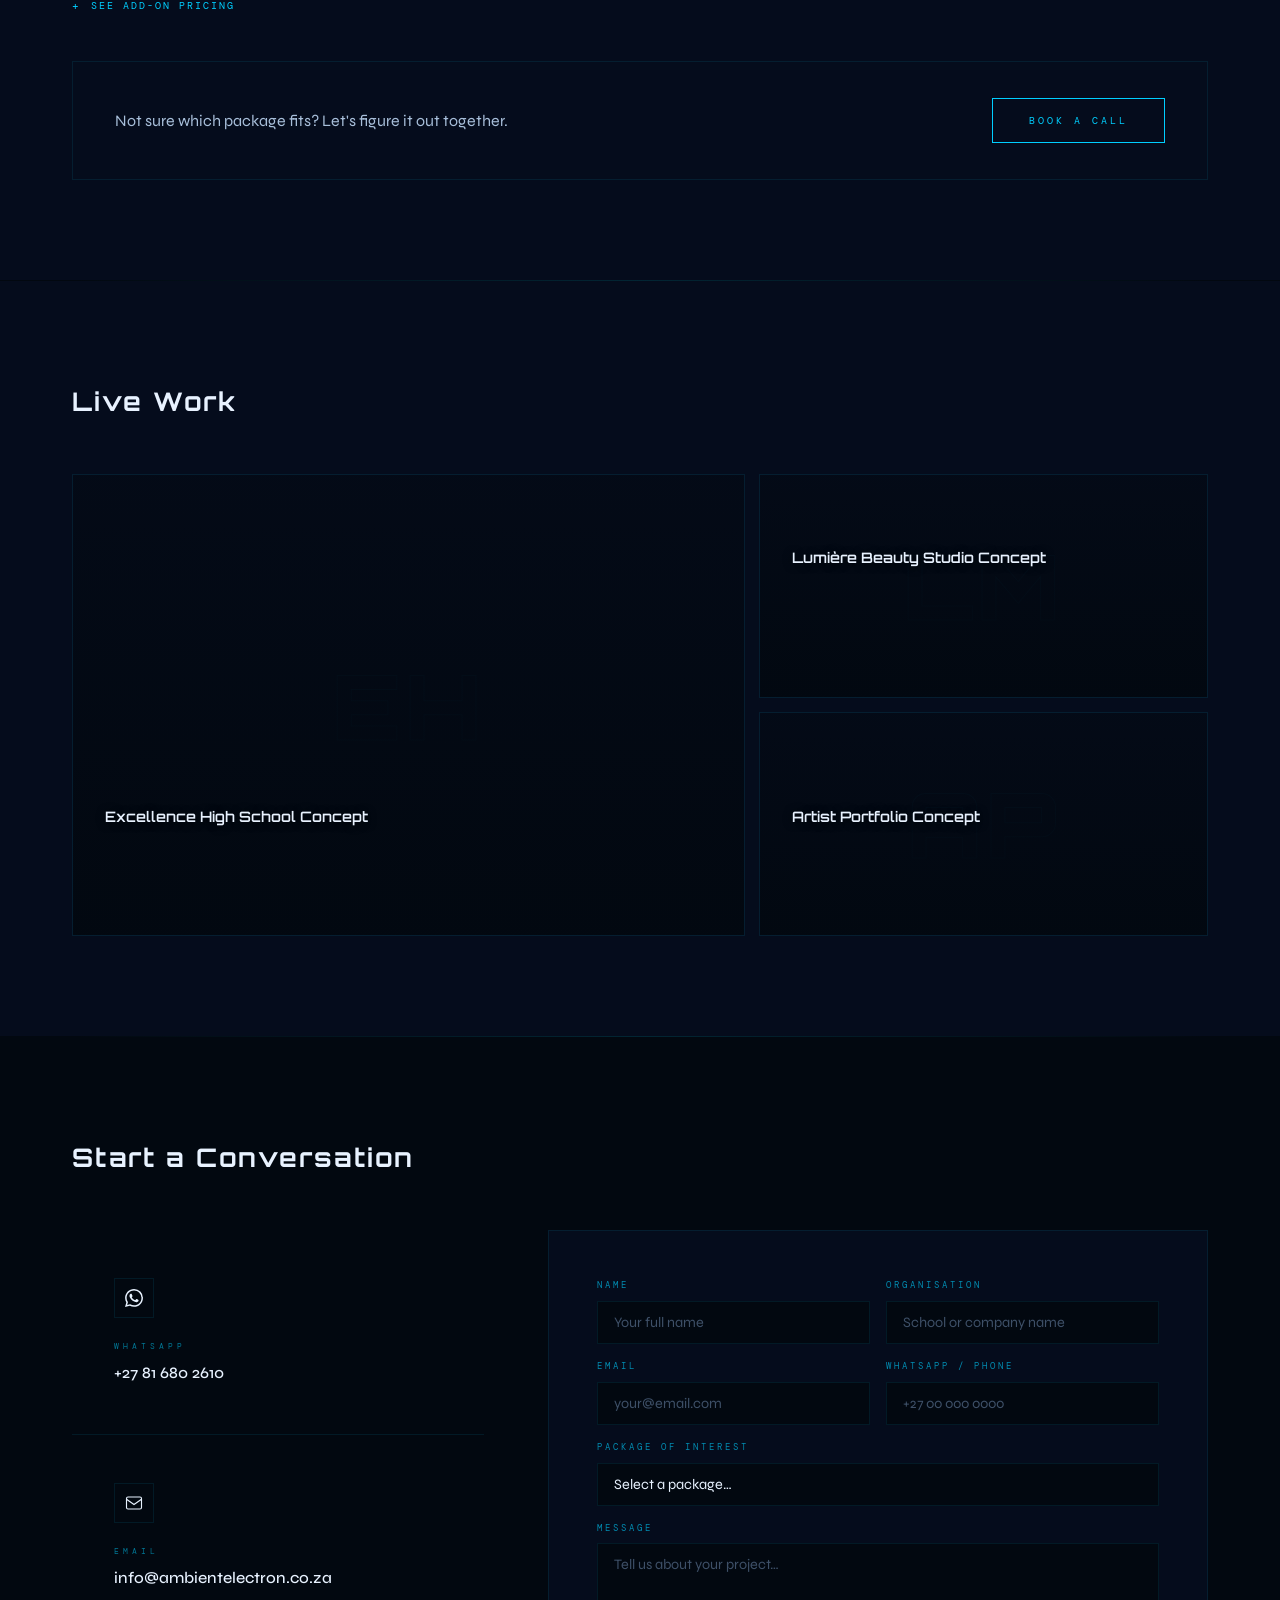
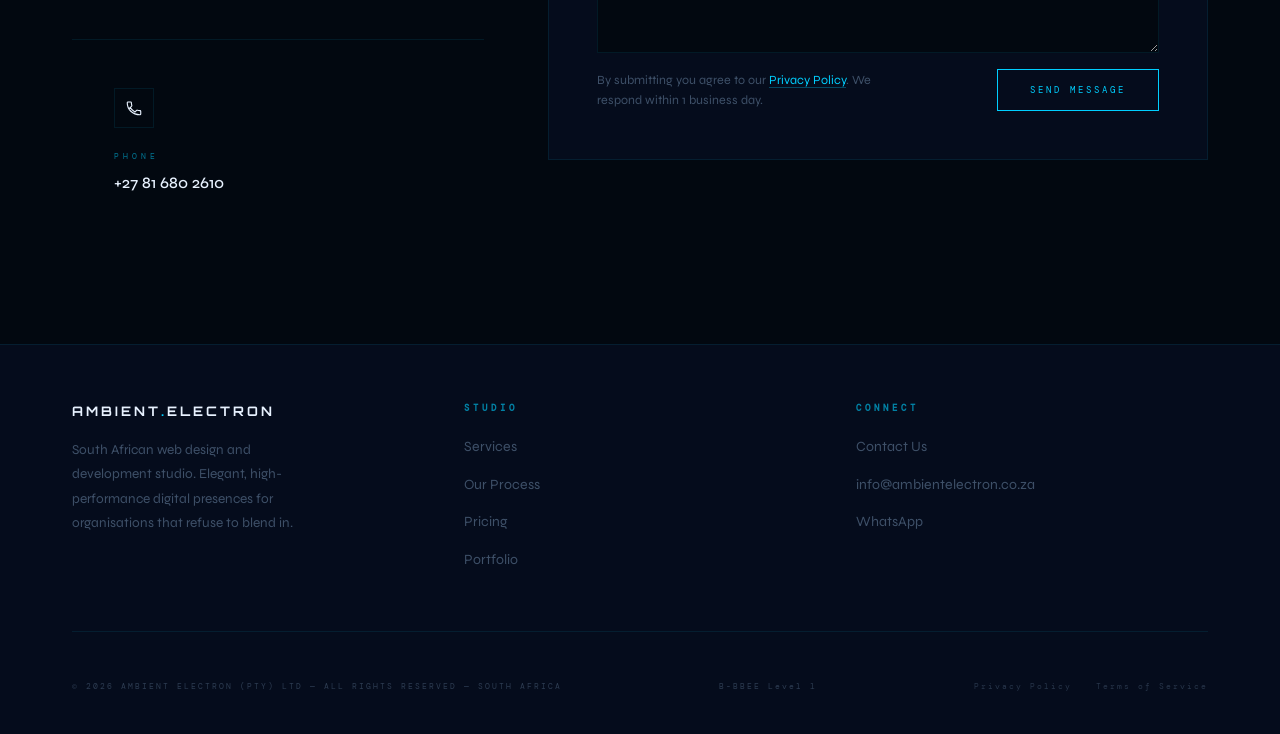
==== commit d594a007: "Update copyright year and company details" ====
--- a/index.html
+++ b/index.html
@@ -2304,7 +2304,7 @@
     </div>
   </div>
   <div class="ft-bottom">
-    <div class="ft-copy">© 2025 AMBIENT ELECTRON — ALL RIGHTS RESERVED — SOUTH AFRICA</div>
+    <div class="ft-copy">© 2026 AMBIENT ELECTRON (PTY) LTD — ALL RIGHTS RESERVED — SOUTH AFRICA</div>
     <div class="ft-reg"> B-BBEE Level 1</div>
     <div class="ft-legal">
       <a href="privacy-policy.html">Privacy Policy</a>
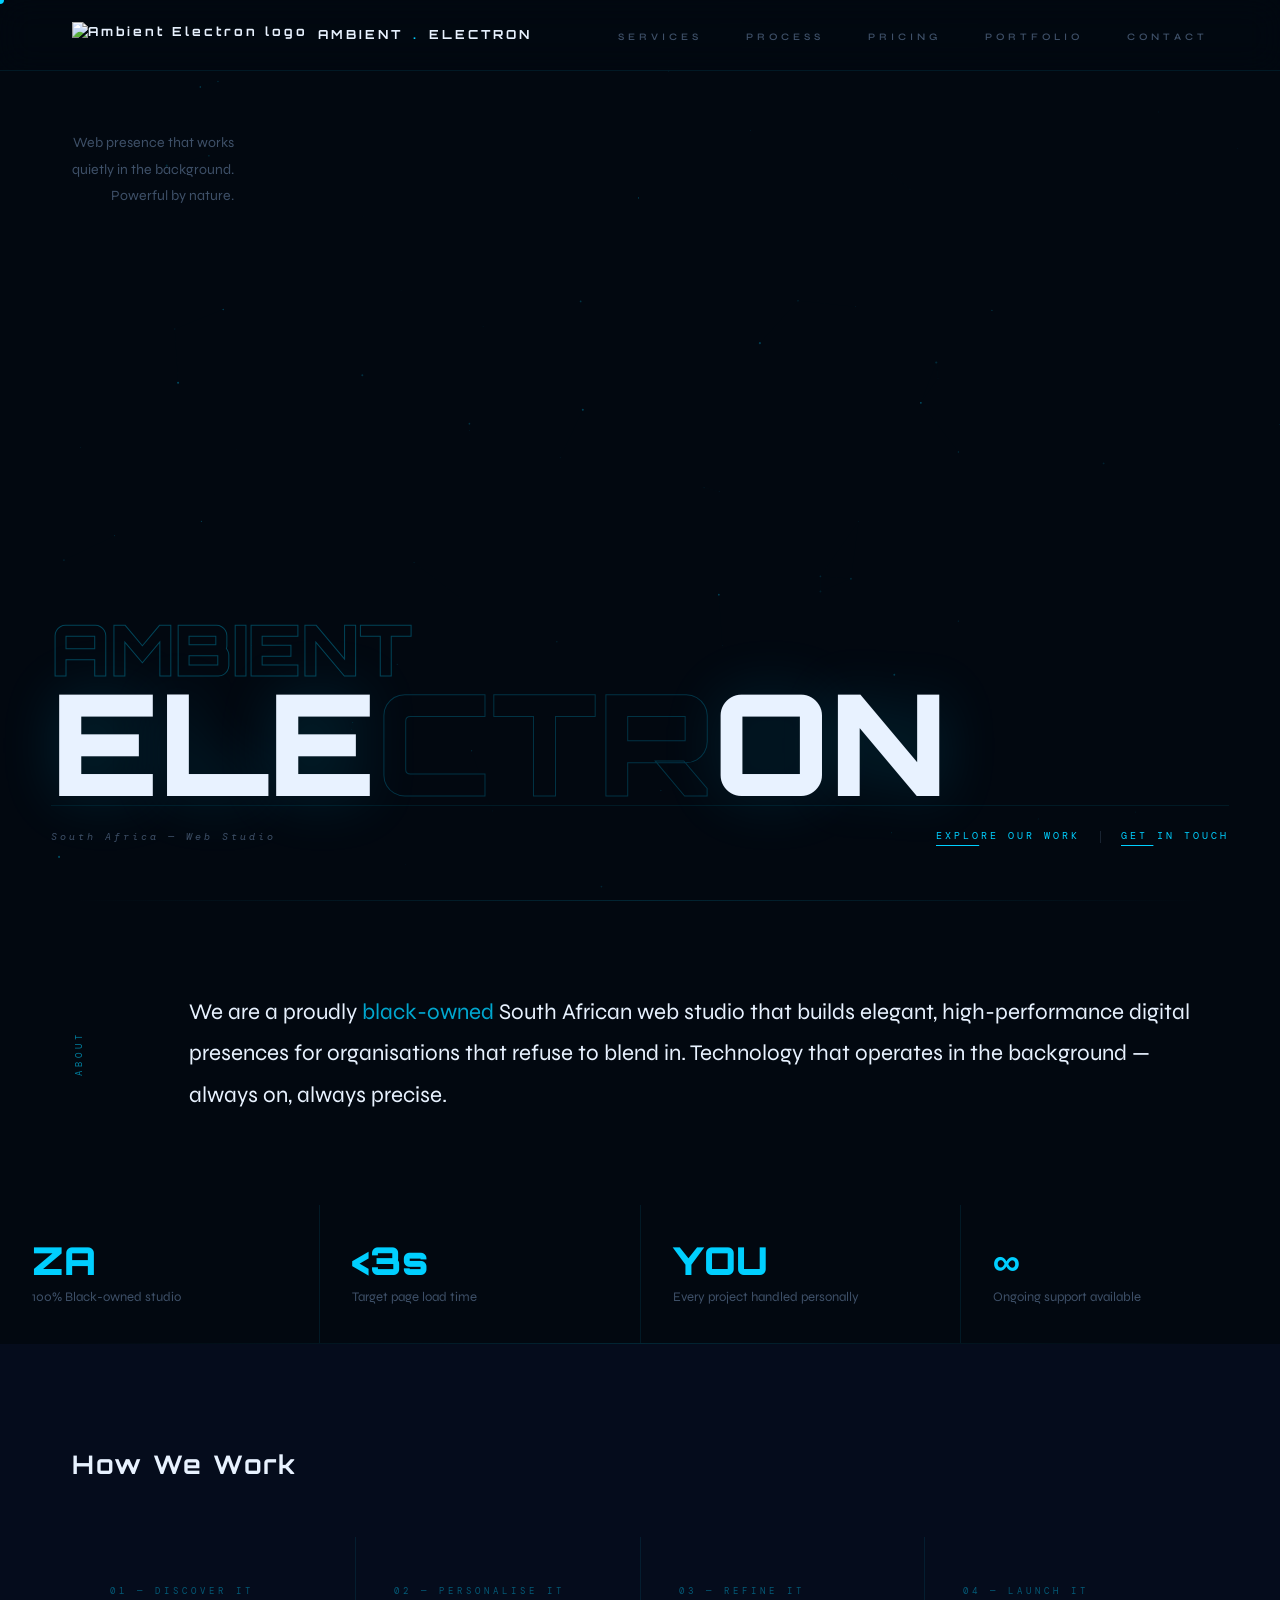
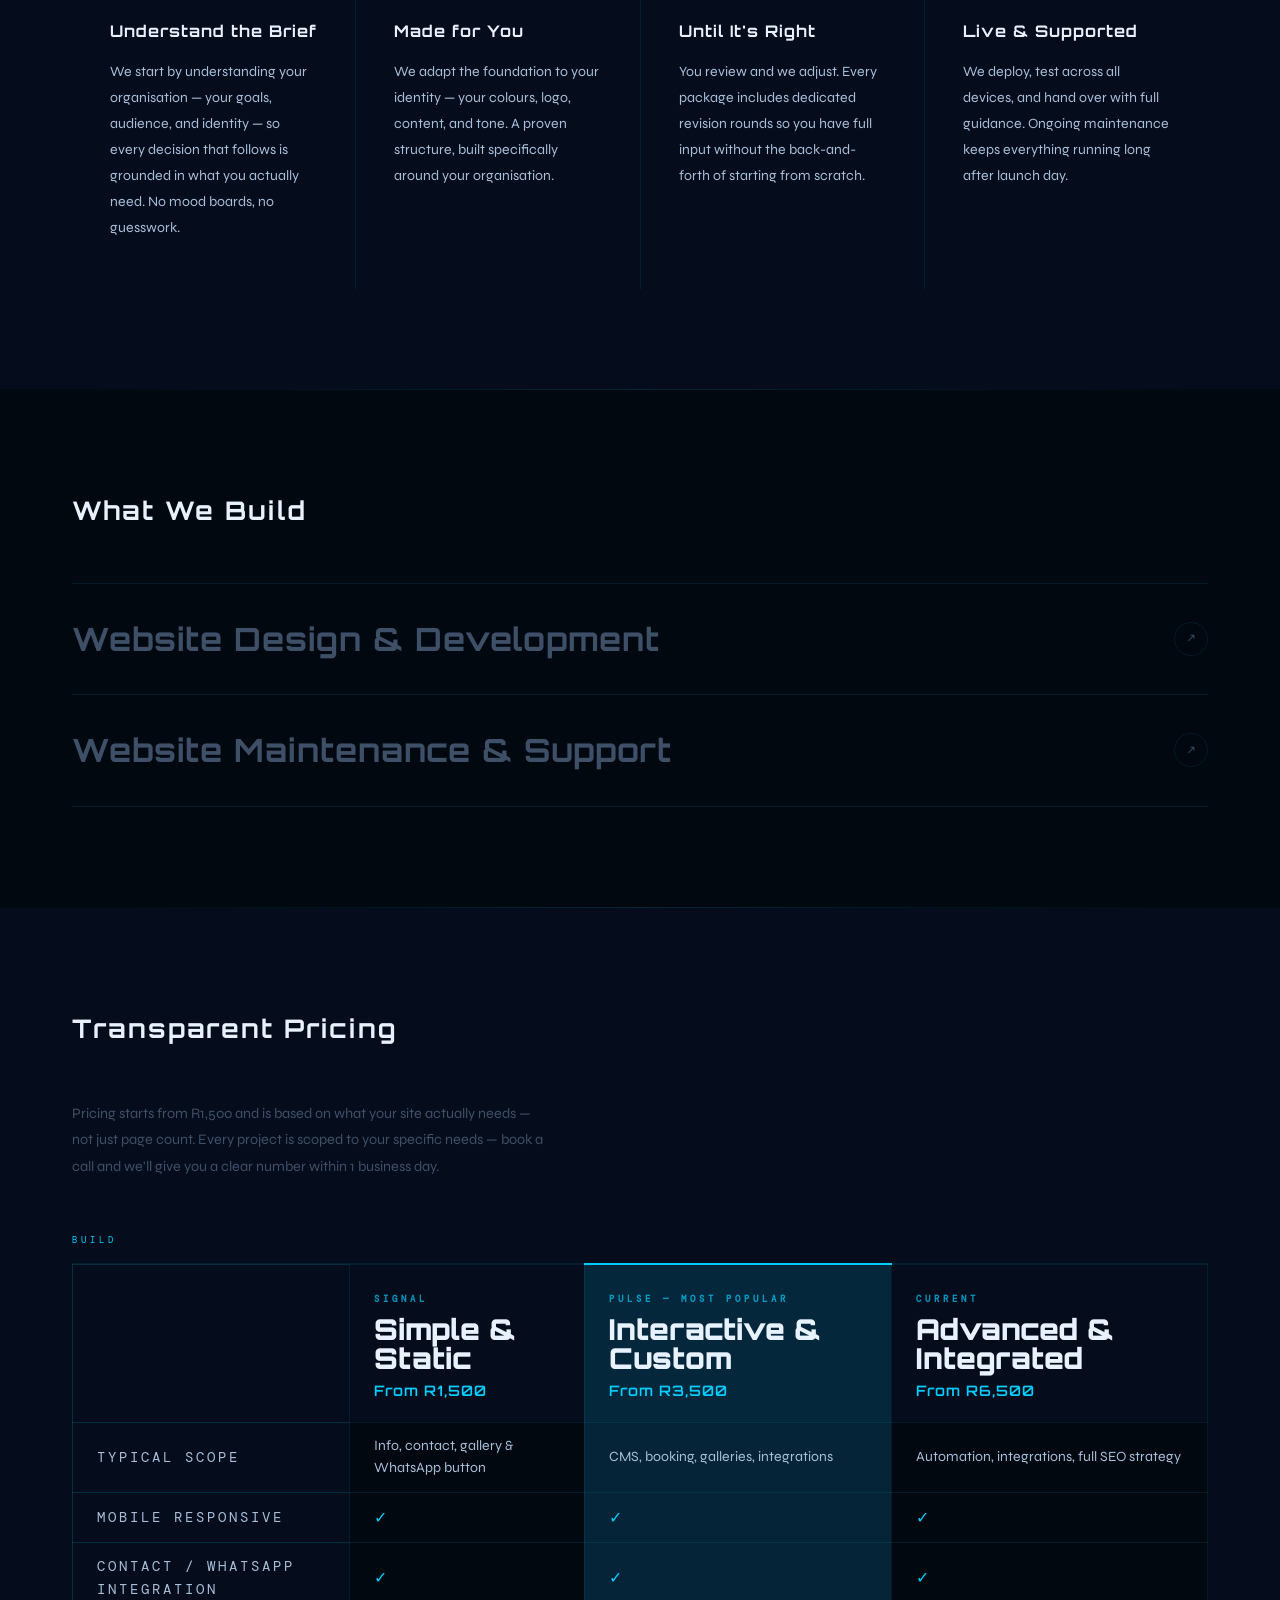
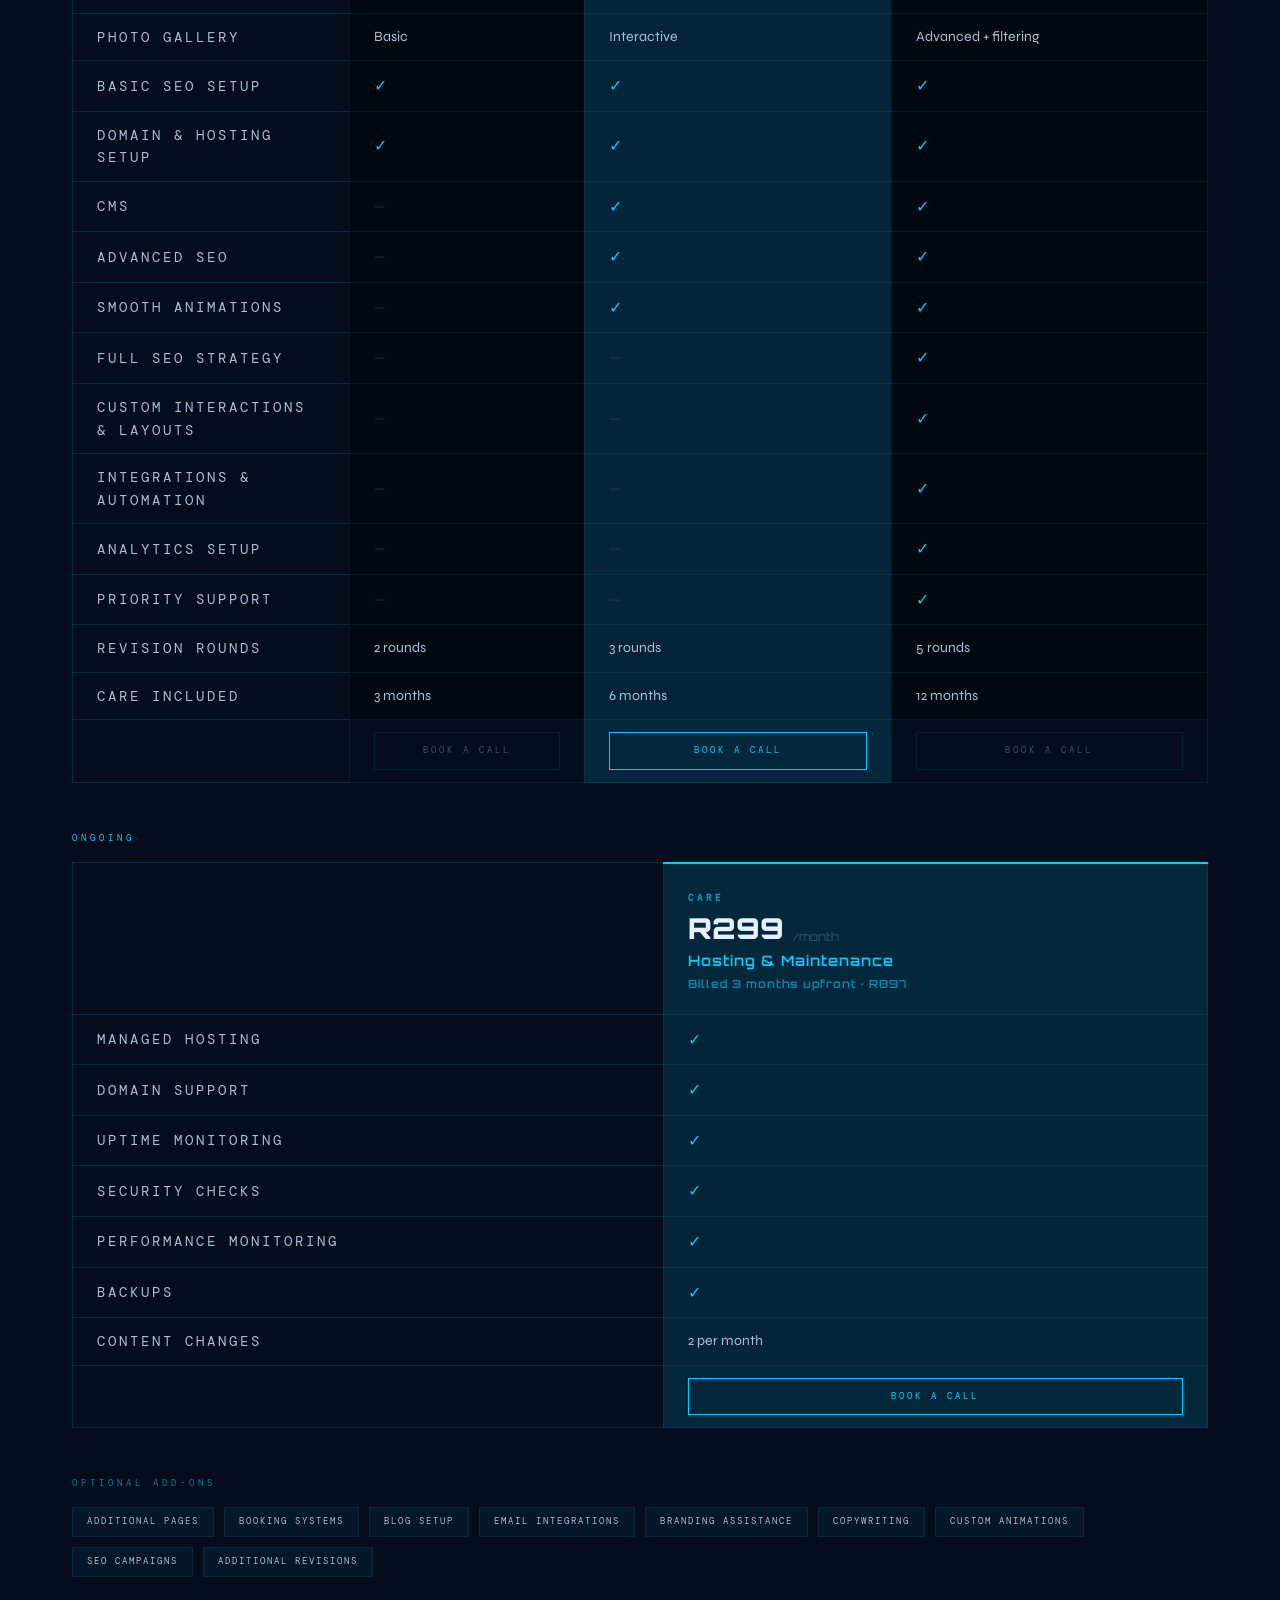
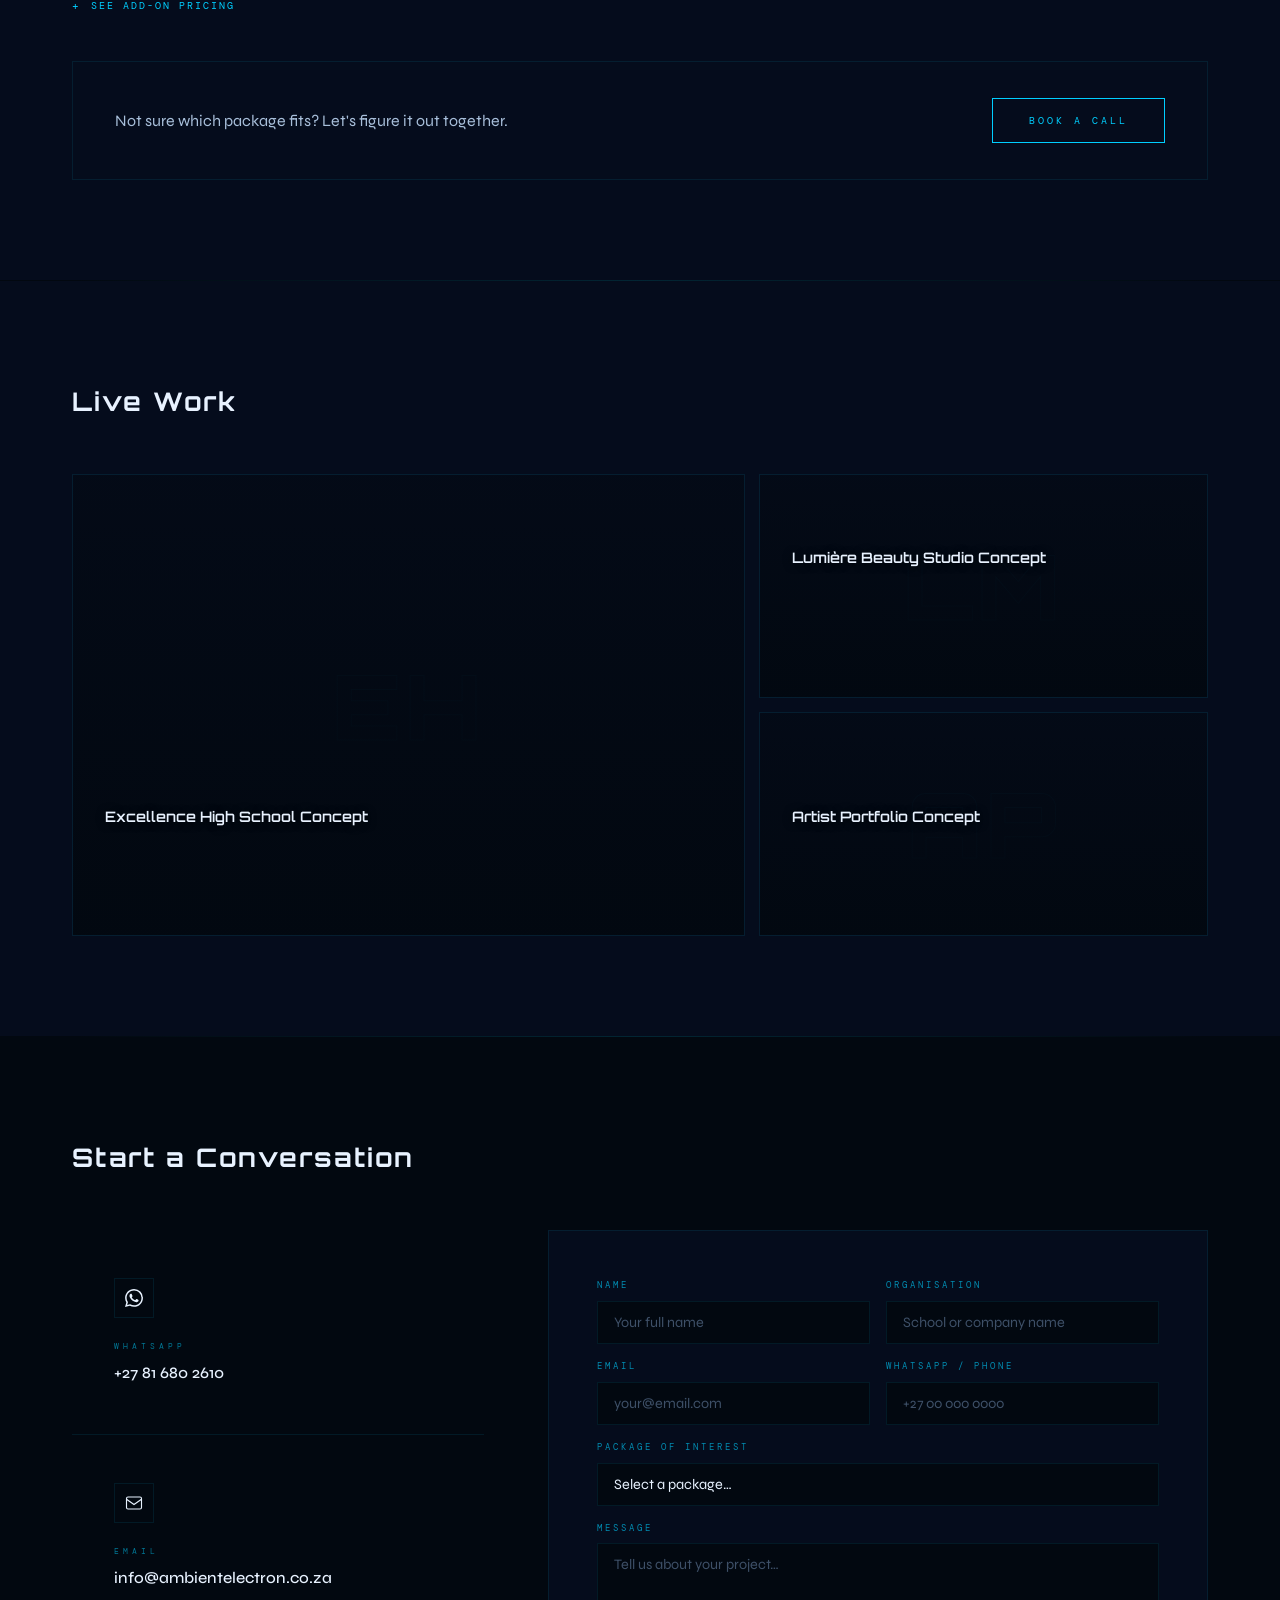
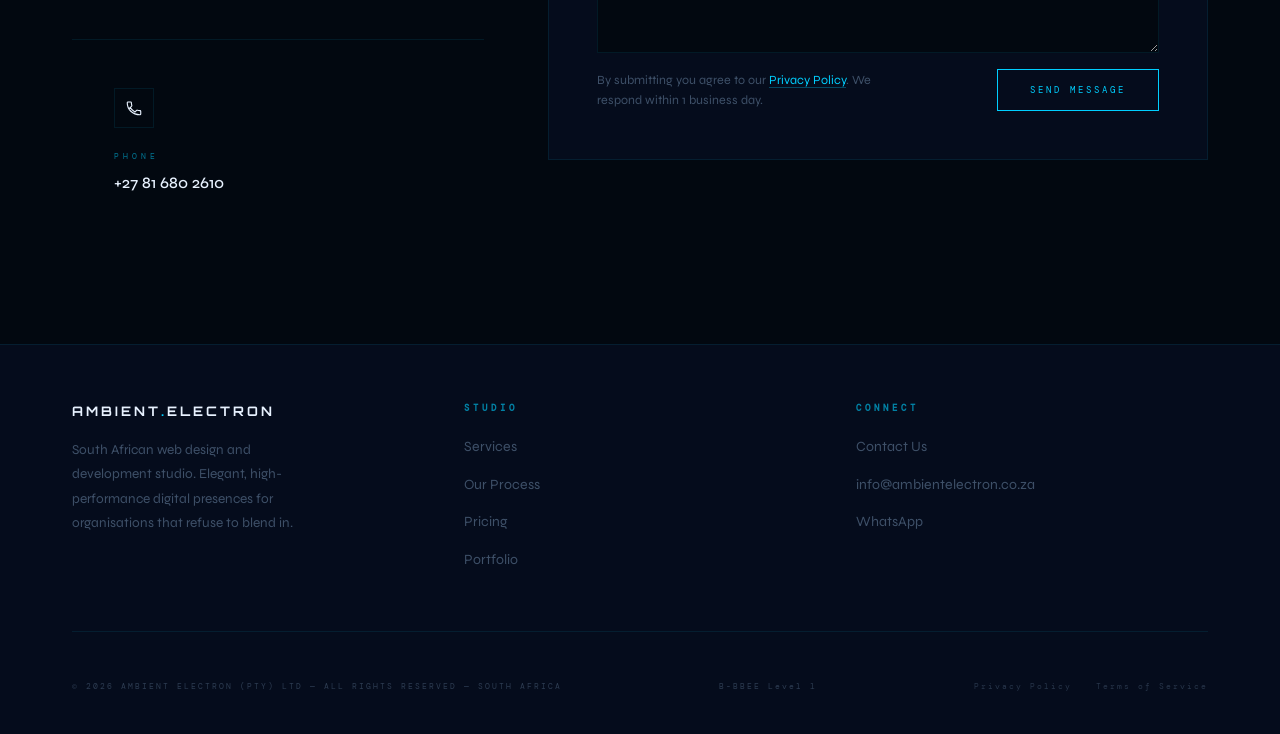
==== commit f32f137a: "Remove 'Basic SEO setup' from features Removed 'Basic SEO setup' from features list." ====
--- a/index.html
+++ b/index.html
@@ -1854,7 +1854,7 @@
             <li>Mobile responsive</li>
             <li>Contact / WhatsApp integration</li>
             <li>Interactive photo gallery</li>
-            <li>Basic SEO setup</li>
+            
             <li>Domain &amp; hosting setup</li>
             <li>CMS</li>
             <li>Advanced SEO</li>
@@ -1888,10 +1888,10 @@
             <li>Mobile responsive</li>
             <li>Contact / WhatsApp integration</li>
             <li>Advanced gallery with filtering</li>
-            <li>Basic SEO setup</li>
+           
             <li>Domain &amp; hosting setup</li>
             <li>CMS</li>
-            <li>Advanced SEO</li>
+            
             <li>Smooth animations</li>
             <li>Full SEO strategy</li>
             <li>Custom interactions &amp; layouts</li>
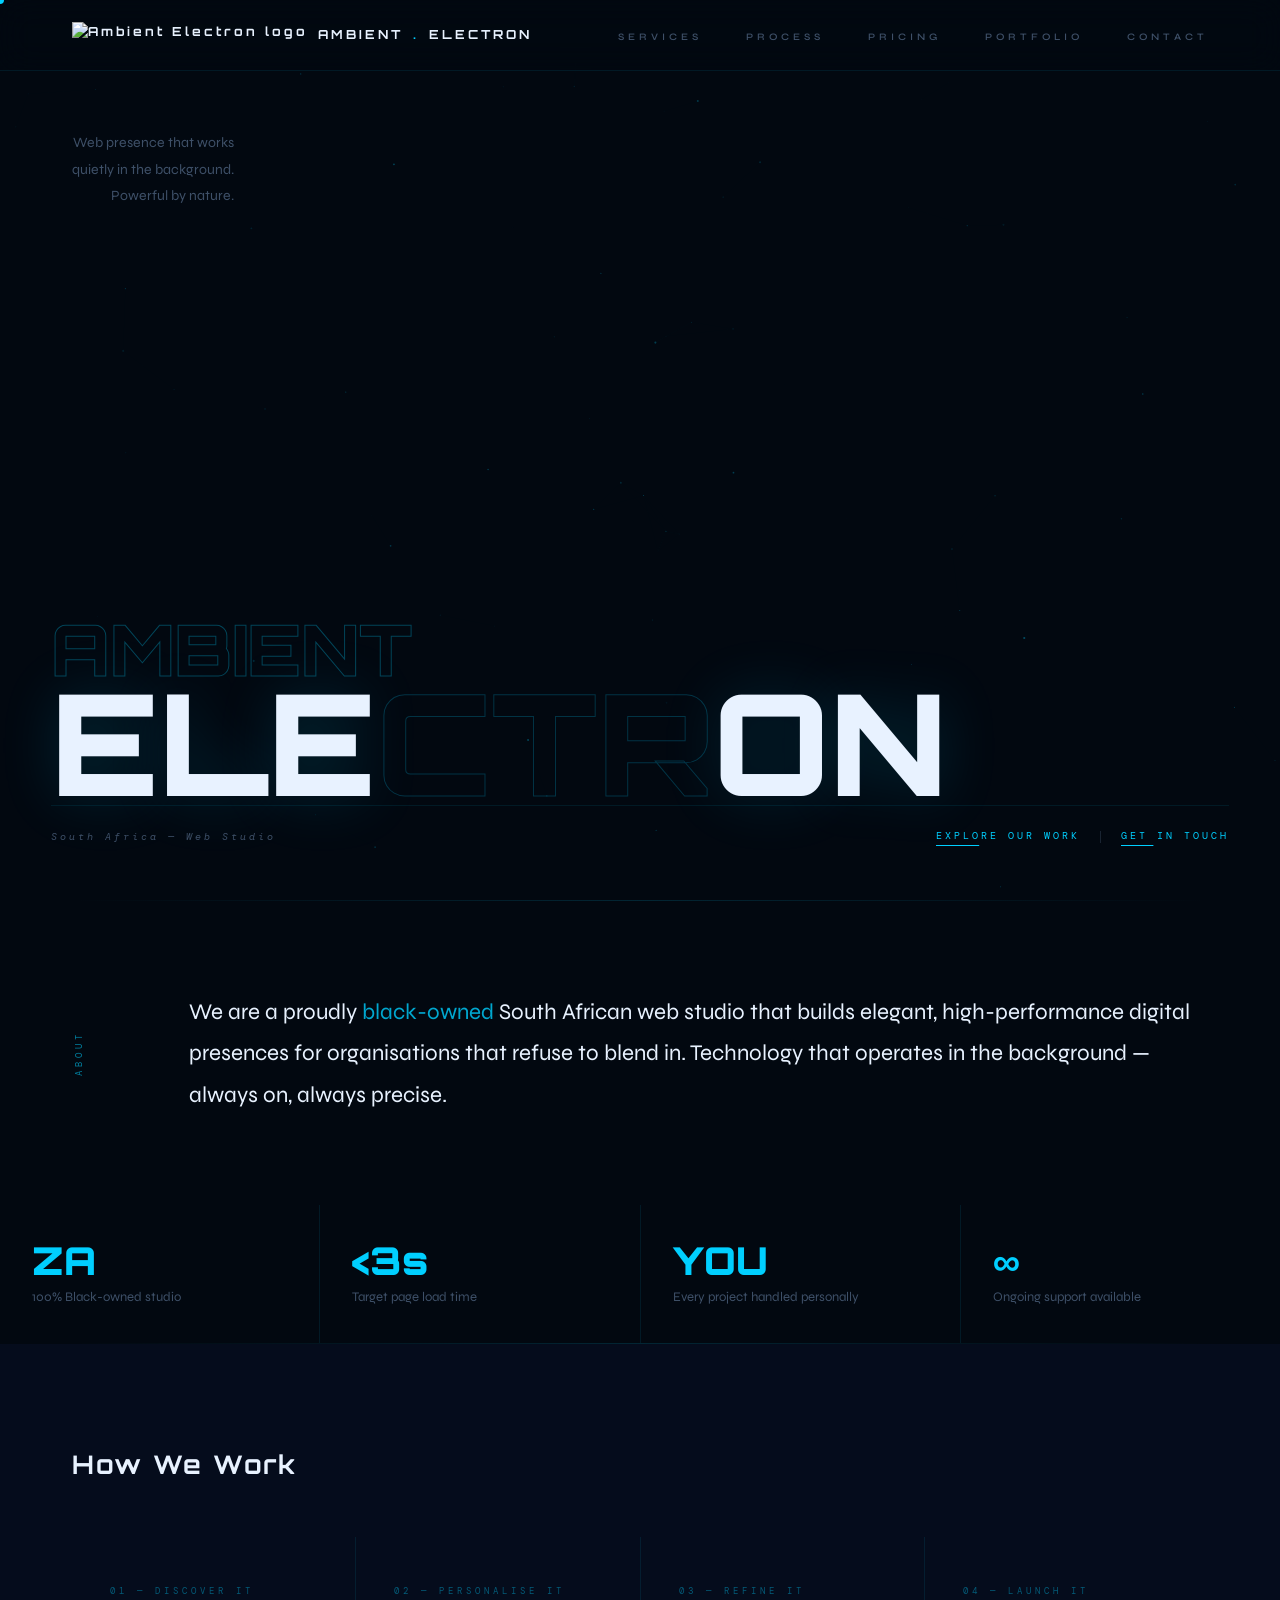
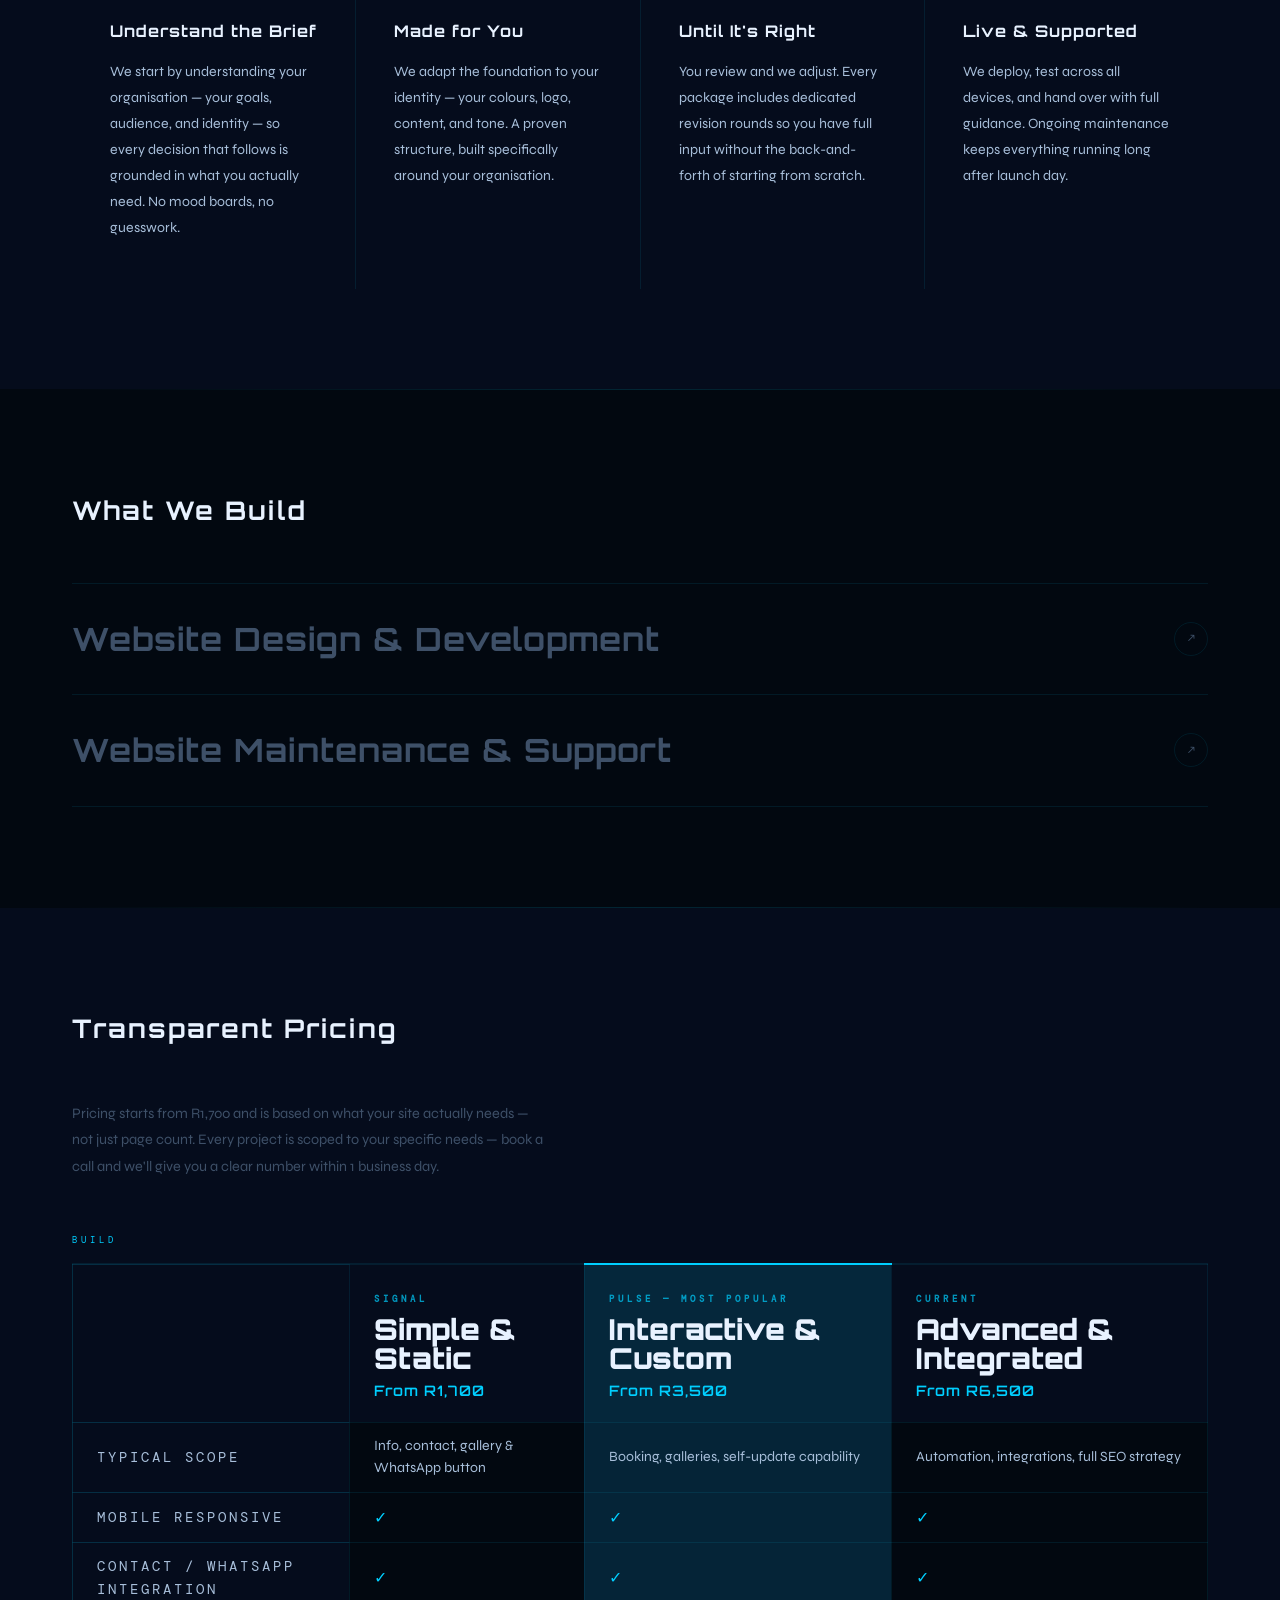
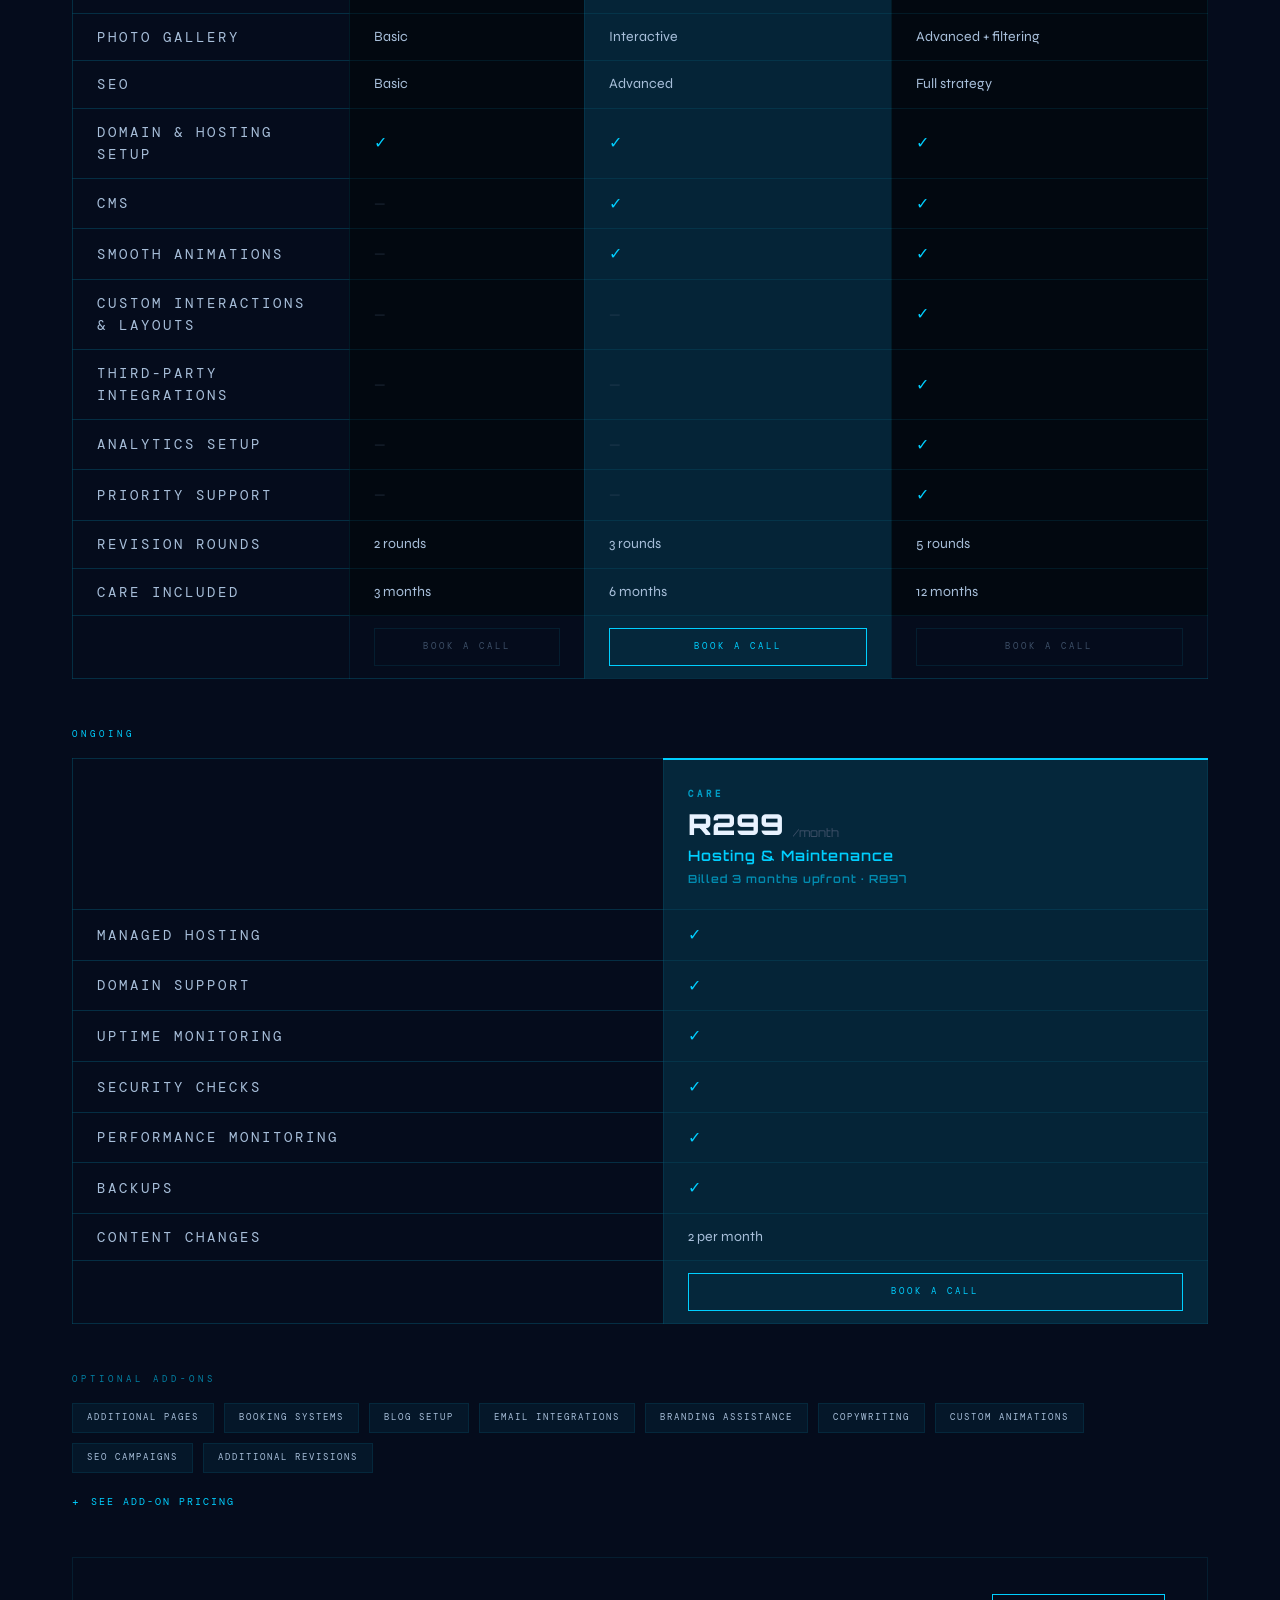
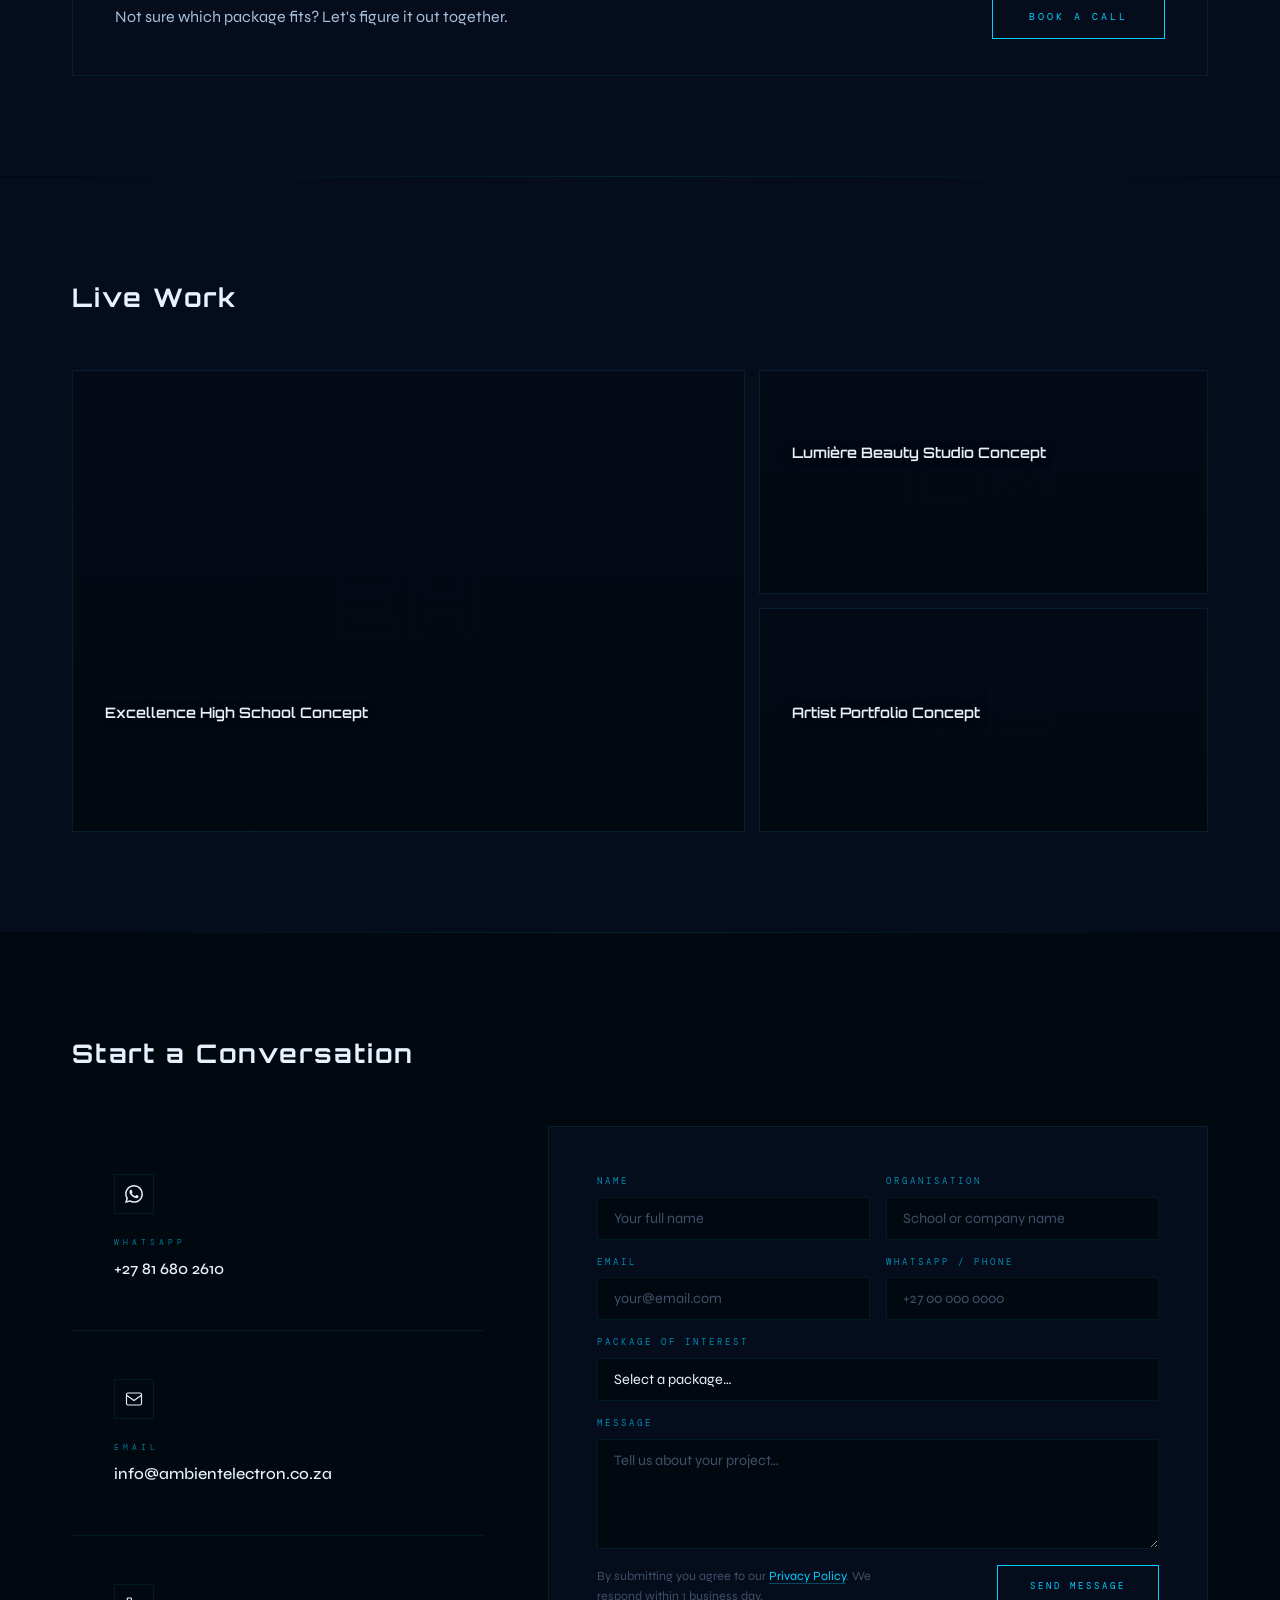
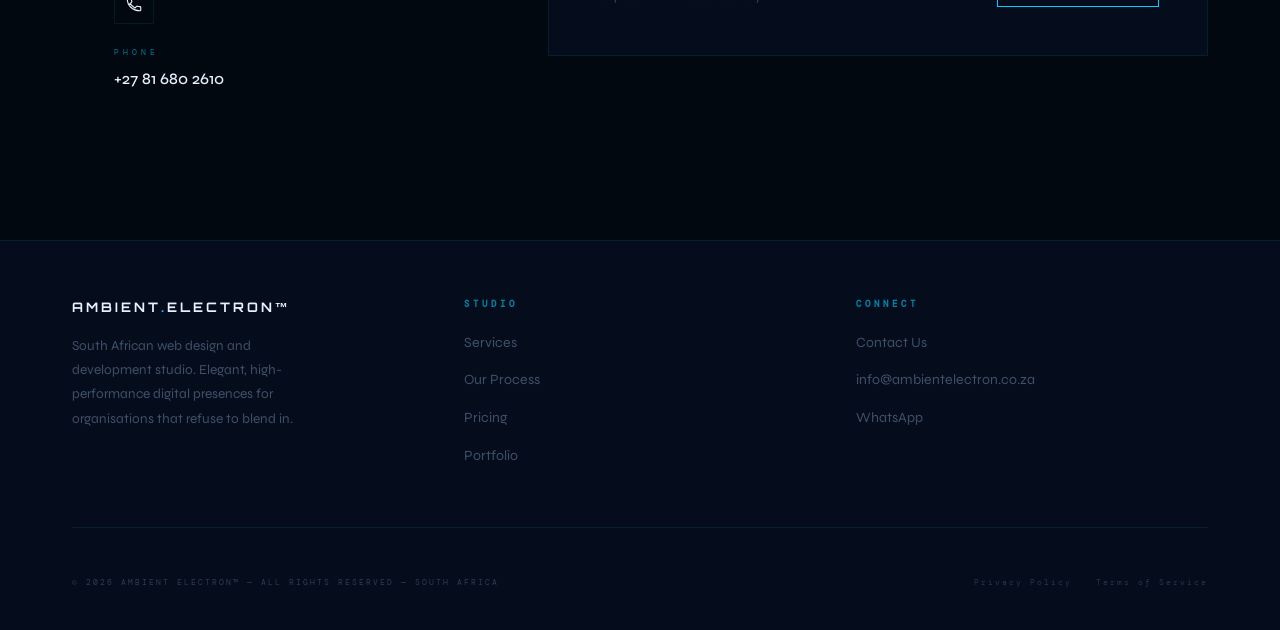
==== commit 88bfb539: "Rename ambient-electron-full (20).html to index.html" ====
--- a/index.html
+++ b/index.html
@@ -1521,6 +1521,15 @@
   font-weight: 400;
   vertical-align: bottom;
 }
+.pr-acc-guide {
+  font-family: 'DM Mono', monospace;
+  font-size: 0.52rem;
+  letter-spacing: 2px;
+  color: var(--soft);
+  text-transform: uppercase;
+  margin-bottom: 6px;
+  opacity: 0.7;
+}
 .pr-acc-price {
   font-family: 'Orbitron', sans-serif;
   font-size: 0.78rem;
@@ -1798,7 +1807,7 @@
 <!-- PRICING -->
 <section class="sec sec-d" id="pricing" aria-labelledby="pricing-heading">
   <h2 class="s-h fade-in" id="pricing-heading">Transparent Pricing</h2>
-  <p class="p-intro fade-in">Pricing starts from R1,500 and is based on what your site actually needs — not just page count. Every project is scoped to your specific needs — book a call and we'll give you a clear number within 1 business day.</p>
+  <p class="p-intro fade-in">Pricing starts from R1,700 and is based on what your site actually needs — not just page count. Every project is scoped to your specific needs — book a call and we'll give you a clear number within 1 business day.</p>
 
   <p class="pr-section-label fade-in">Build</p>
   
@@ -1809,7 +1818,8 @@
         <div class="pr-acc-left">
           <div class="pr-acc-tier">Signal</div>
           <div class="pr-acc-name">Simple &amp; <sub>Static</sub></div>
-          <div class="pr-acc-price">From R1,500</div>
+          <div class="pr-acc-guide">Typically 1–5 pages</div>
+          <div class="pr-acc-price">From R1,700</div>
         </div>
         <div class="pr-acc-arrow">&#x2197;</div>
       </div>
@@ -1823,9 +1833,7 @@
             <li>Basic SEO setup</li>
             <li>Domain &amp; hosting setup</li>
             <li class="off">CMS</li>
-            <li class="off">Advanced SEO</li>
             <li class="off">Smooth animations</li>
-            <li class="off">Full SEO strategy</li>
             <li class="off">Custom interactions</li>
             <li class="off">Integrations &amp; automation</li>
             <li class="off">Analytics setup</li>
@@ -1843,23 +1851,22 @@
         <div class="pr-acc-left">
           <div class="pr-acc-tier">Pulse — Most Popular</div>
           <div class="pr-acc-name">Interactive &amp; <sub>Custom</sub></div>
+          <div class="pr-acc-guide">Typically 4–10 pages</div>
           <div class="pr-acc-price">From R3,500</div>
         </div>
         <div class="pr-acc-arrow">&#x2197;</div>
       </div>
       <div class="pr-acc-body">
         <div class="pr-acc-inner">
-          <p class="pr-acc-scope">Custom design and functionality — CMS, booking, interactive galleries, integrations. Scoped to features, not page count.</p>
+          <p class="pr-acc-scope">Custom design and functionality — booking, interactive galleries, and self-update capability. Scoped to features, not page count.</p>
           <ul class="pr-acc-feats">
             <li>Mobile responsive</li>
             <li>Contact / WhatsApp integration</li>
             <li>Interactive photo gallery</li>
-            
+            <li>Advanced SEO</li>
             <li>Domain &amp; hosting setup</li>
             <li>CMS</li>
-            <li>Advanced SEO</li>
             <li>Smooth animations</li>
-            <li class="off">Full SEO strategy</li>
             <li class="off">Custom interactions</li>
             <li class="off">Integrations &amp; automation</li>
             <li class="off">Analytics setup</li>
@@ -1877,25 +1884,24 @@
         <div class="pr-acc-left">
           <div class="pr-acc-tier">Current</div>
           <div class="pr-acc-name">Advanced &amp; <sub>Integrated</sub></div>
+          <div class="pr-acc-guide">Larger or more complex builds</div>
           <div class="pr-acc-price">From R6,500</div>
         </div>
         <div class="pr-acc-arrow">&#x2197;</div>
       </div>
       <div class="pr-acc-body">
         <div class="pr-acc-inner">
-          <p class="pr-acc-scope">Complex builds — integrations, full SEO strategy, custom animations and analytics.</p>
+          <p class="pr-acc-scope">Complex builds — third-party integrations, full SEO strategy, custom animations and analytics.</p>
           <ul class="pr-acc-feats">
             <li>Mobile responsive</li>
             <li>Contact / WhatsApp integration</li>
             <li>Advanced gallery with filtering</li>
-           
+            <li>Full SEO strategy</li>
             <li>Domain &amp; hosting setup</li>
             <li>CMS</li>
-            
             <li>Smooth animations</li>
-            <li>Full SEO strategy</li>
             <li>Custom interactions &amp; layouts</li>
-            <li>Integrations &amp; automation</li>
+            <li>Third-party integrations (booking, forms, feeds)</li>
             <li>Analytics setup</li>
             <li>Priority support</li>
             <li>5 revision rounds</li>
@@ -1942,7 +1948,7 @@
           <th>
             <span class="pt-tier">Signal</span>
             <div class="pt-pages">Simple &amp; Static</div>
-            <div class="pt-price">From R1,500</div>
+            <div class="pt-price">From R1,700</div>
           </th>
           <th class="pt-featured">
             <span class="pt-tier">Pulse — Most Popular</span>
@@ -1960,7 +1966,7 @@
         <tr class="pt-row-scope">
           <td class="pt-label-col pt-feat-label">Typical scope</td>
           <td>Info, contact, gallery &amp; WhatsApp button</td>
-          <td class="pt-featured">CMS, booking, galleries, integrations</td>
+          <td class="pt-featured">Booking, galleries, self-update capability</td>
           <td>Automation, integrations, full SEO strategy</td>
         </tr>
         <tr>
@@ -1982,10 +1988,10 @@
           <td>Advanced + filtering</td>
         </tr>
         <tr>
-          <td class="pt-label-col pt-feat-label">Basic SEO setup</td>
-          <td><span class="pt-check">✓</span></td>
-          <td class="pt-featured"><span class="pt-check">✓</span></td>
-          <td><span class="pt-check">✓</span></td>
+          <td class="pt-label-col pt-feat-label">SEO</td>
+          <td>Basic</td>
+          <td class="pt-featured">Advanced</td>
+          <td>Full strategy</td>
         </tr>
         <tr>
           <td class="pt-label-col pt-feat-label">Domain & hosting setup</td>
@@ -2000,21 +2006,9 @@
           <td><span class="pt-check">✓</span></td>
         </tr>
         <tr>
-          <td class="pt-label-col pt-feat-label">Advanced SEO</td>
-          <td><span class="pt-dash">—</span></td>
-          <td class="pt-featured"><span class="pt-check">✓</span></td>
-          <td><span class="pt-check">✓</span></td>
-        </tr>
-        <tr>
           <td class="pt-label-col pt-feat-label">Smooth animations</td>
           <td><span class="pt-dash">—</span></td>
           <td class="pt-featured"><span class="pt-check">✓</span></td>
-          <td><span class="pt-check">✓</span></td>
-        </tr>
-        <tr>
-          <td class="pt-label-col pt-feat-label">Full SEO strategy</td>
-          <td><span class="pt-dash">—</span></td>
-          <td class="pt-featured"><span class="pt-dash">—</span></td>
           <td><span class="pt-check">✓</span></td>
         </tr>
         <tr>
@@ -2024,7 +2018,7 @@
           <td><span class="pt-check">✓</span></td>
         </tr>
         <tr>
-          <td class="pt-label-col pt-feat-label">Integrations & automation</td>
+          <td class="pt-label-col pt-feat-label">Third-party integrations</td>
           <td><span class="pt-dash">—</span></td>
           <td class="pt-featured"><span class="pt-dash">—</span></td>
           <td><span class="pt-check">✓</span></td>
@@ -2139,7 +2133,7 @@
           <span class="ao-summary-price">R400 – R3,000</span>
         </div>
         <p class="ao-note">Most add-ons — extra pages, galleries, blog setup, booking integrations, animations, additional revisions — fall in this range depending on complexity. Exact pricing is confirmed on your call before any work begins.</p>
-        <p class="ao-note">Basic SEO setup is already included in every package, and Advanced/Full SEO strategy is included from Pulse upward. An <strong>SEO campaign</strong> is different — it's ongoing monthly work (keyword research, content, backlinks, rank tracking) with no fixed endpoint, so it's scoped and retained separately. Branding assistance is scoped individually too, since logo and identity work varies widely in scope.</p>
+        <p class="ao-note">SEO is included in every package — Basic for Signal, Advanced for Pulse, Full strategy for Current. An <strong>SEO campaign</strong> is different — it's ongoing monthly work (keyword research, content, backlinks, rank tracking) with no fixed endpoint, so it's scoped and retained separately. Branding assistance is scoped individually too, since logo and identity work varies widely in scope.</p>
       </div>
     </div>
   </div>
@@ -2282,7 +2276,7 @@
 <footer role="contentinfo">
   <div class="ft-top">
     <div class="ft-brand-block">
-      <span class="ft-logo">AMBIENT<span>.</span>ELECTRON</span>
+      <span class="ft-logo">AMBIENT<span>.</span>ELECTRON™</span>
       <p>South African web design and development studio. Elegant, high-performance digital presences for organisations that refuse to blend in.</p>
     </div>
     <div class="ft-col">
@@ -2304,8 +2298,7 @@
     </div>
   </div>
   <div class="ft-bottom">
-    <div class="ft-copy">© 2026 AMBIENT ELECTRON (PTY) LTD — ALL RIGHTS RESERVED — SOUTH AFRICA</div>
-    <div class="ft-reg"> B-BBEE Level 1</div>
+    <div class="ft-copy">© 2026 AMBIENT ELECTRON™ — ALL RIGHTS RESERVED — SOUTH AFRICA</div>
     <div class="ft-legal">
       <a href="privacy-policy.html">Privacy Policy</a>
       <a href="terms.html">Terms of Service</a>
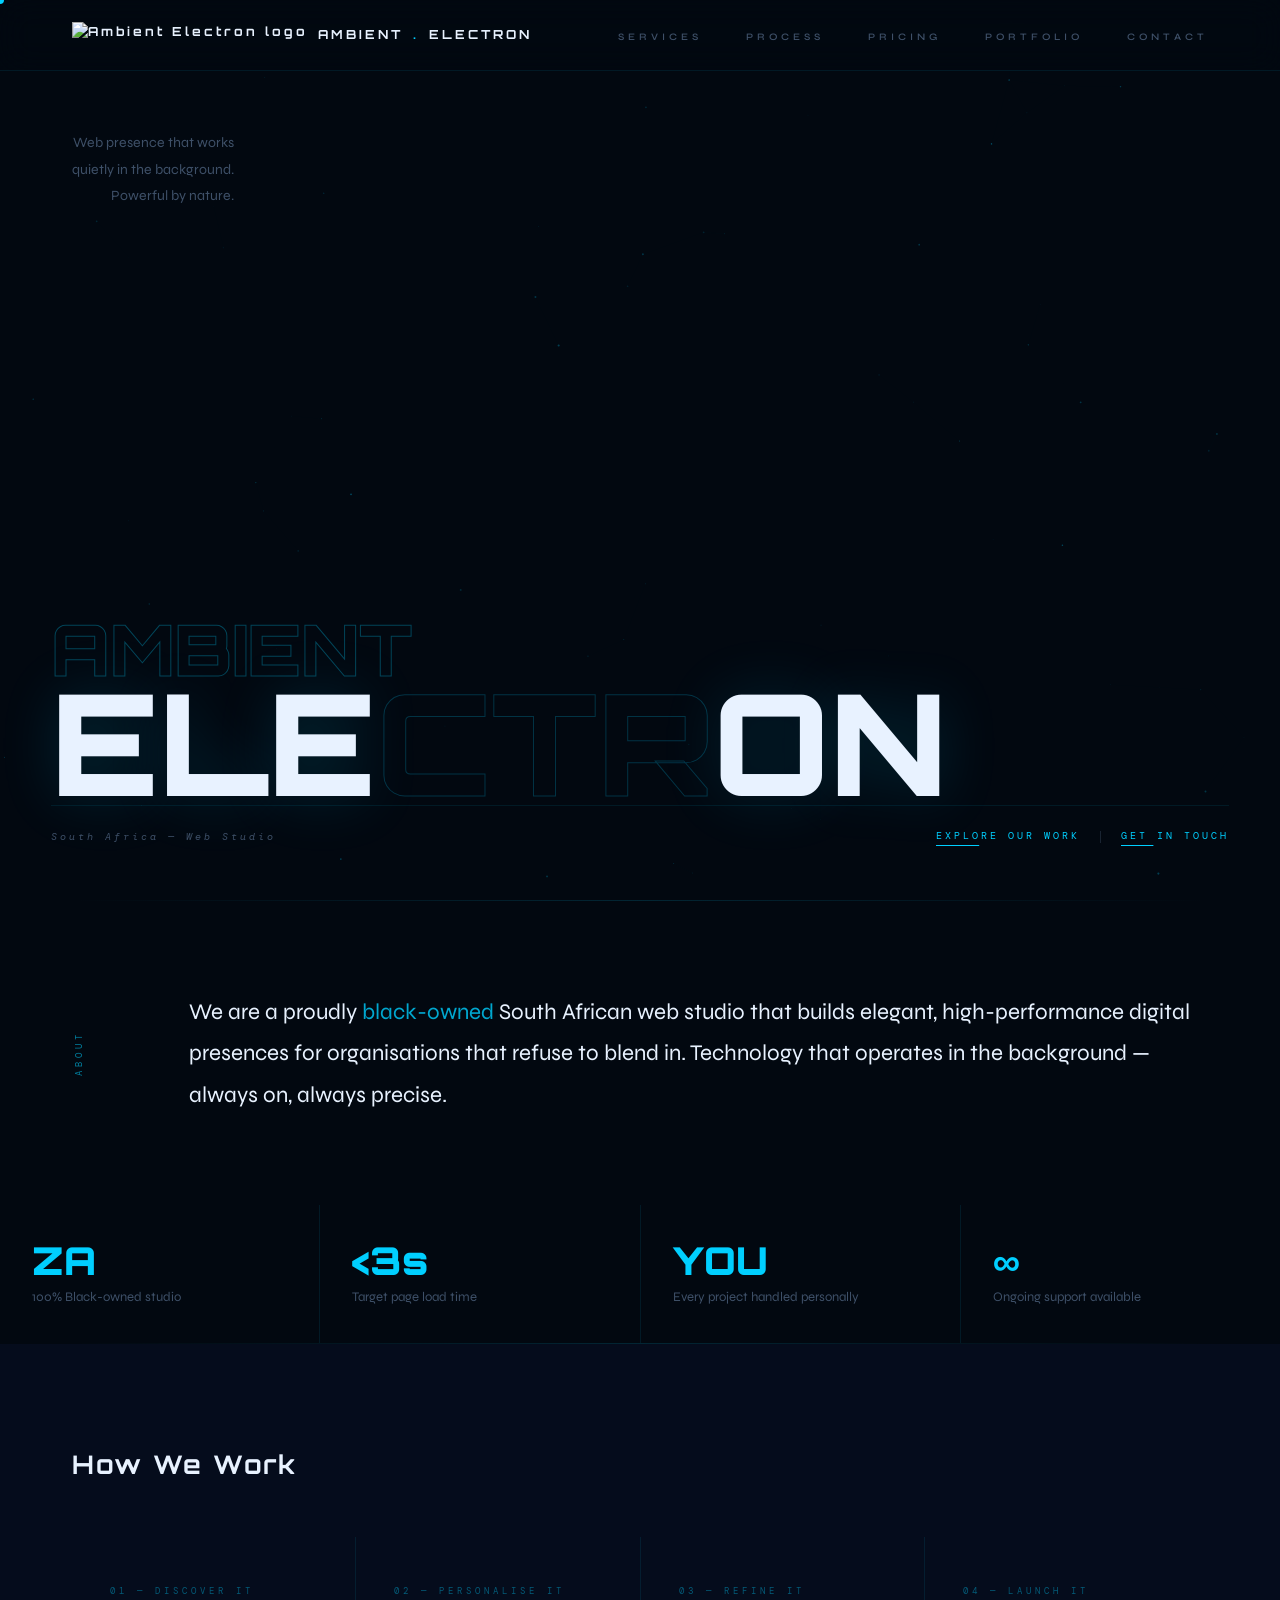
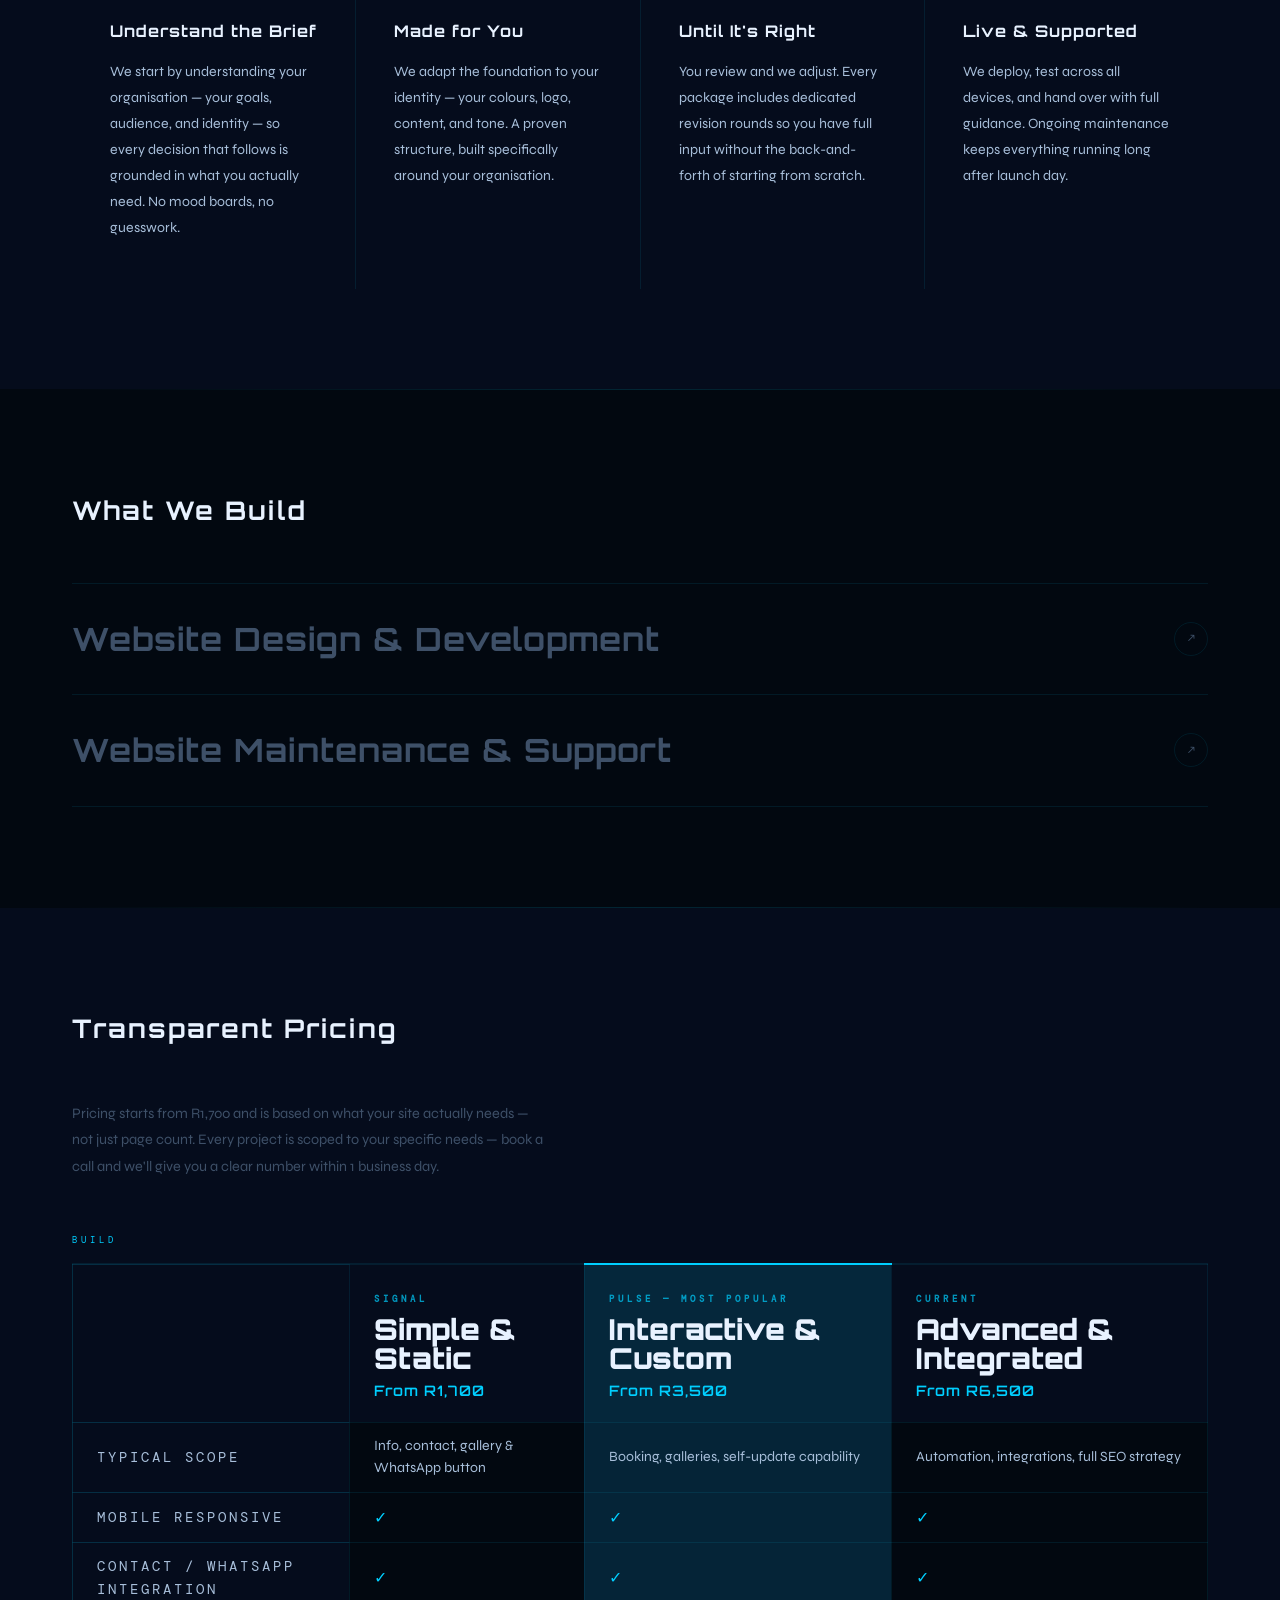
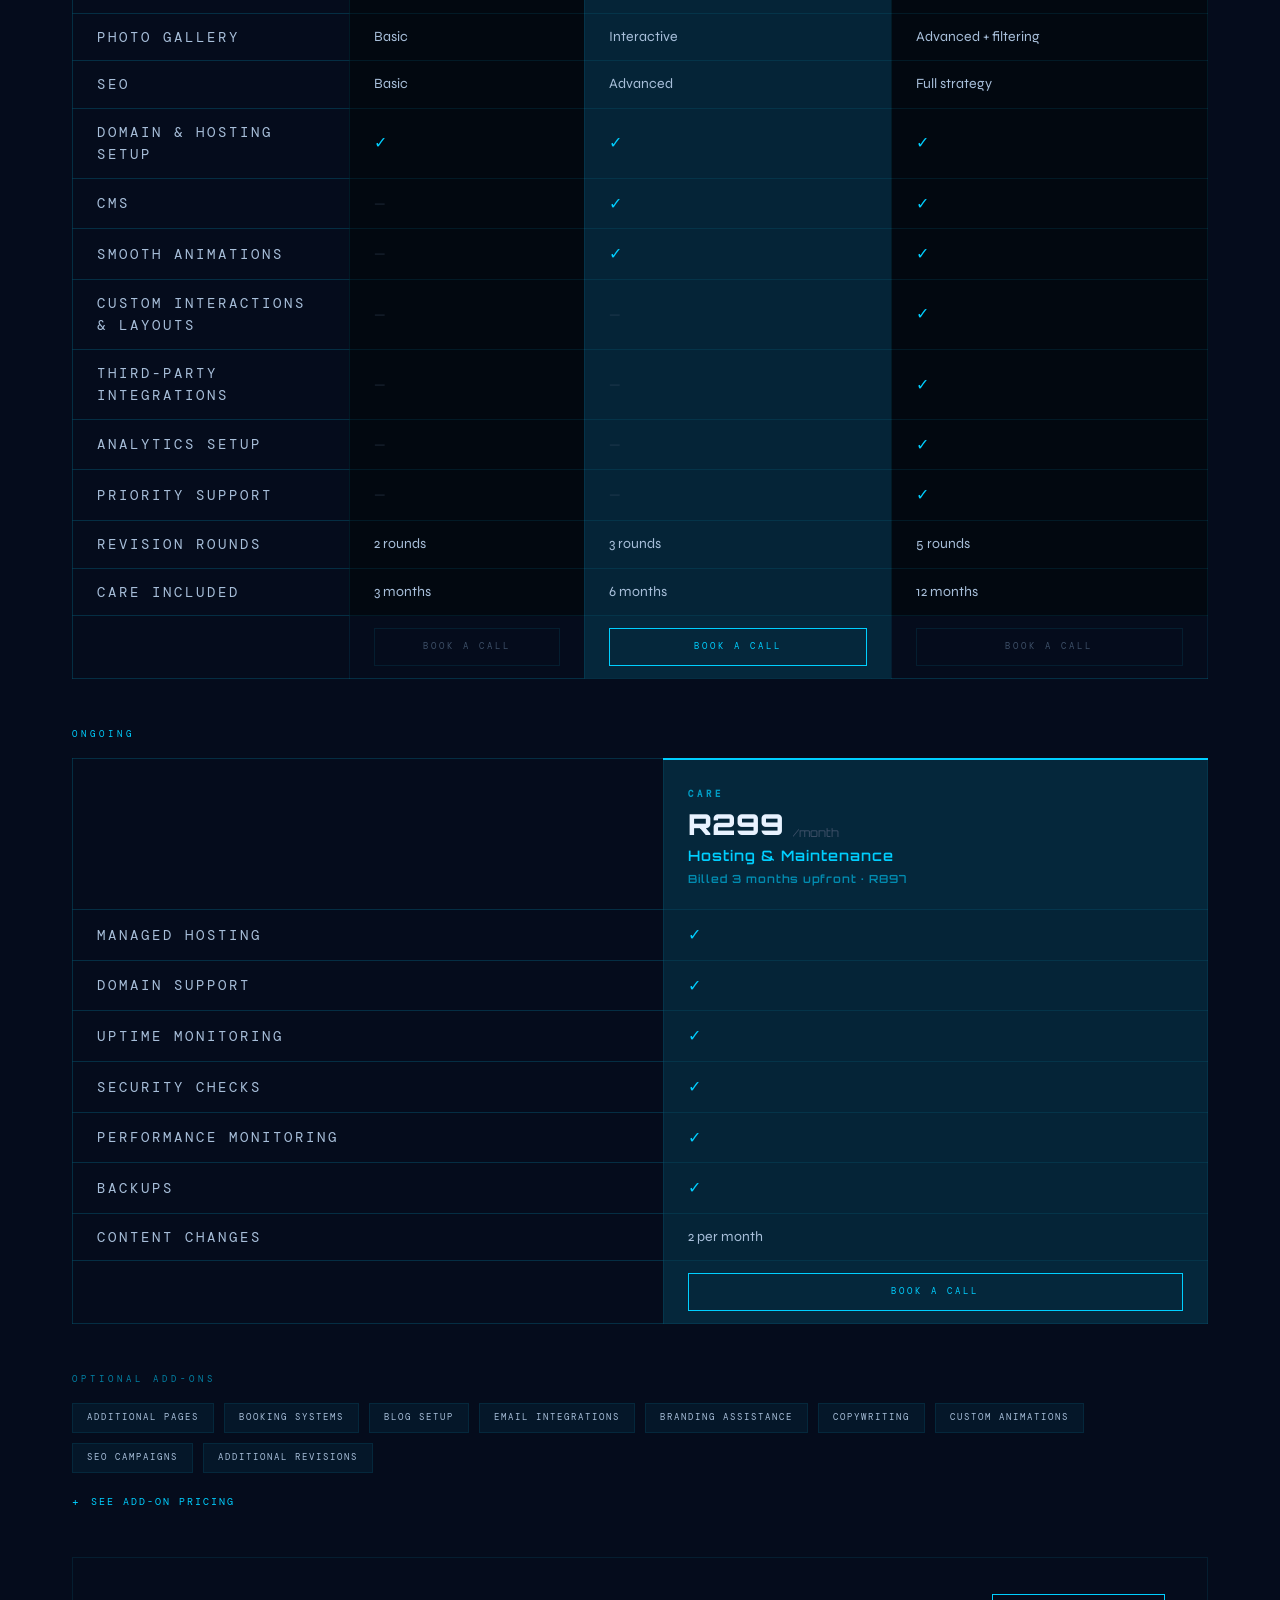
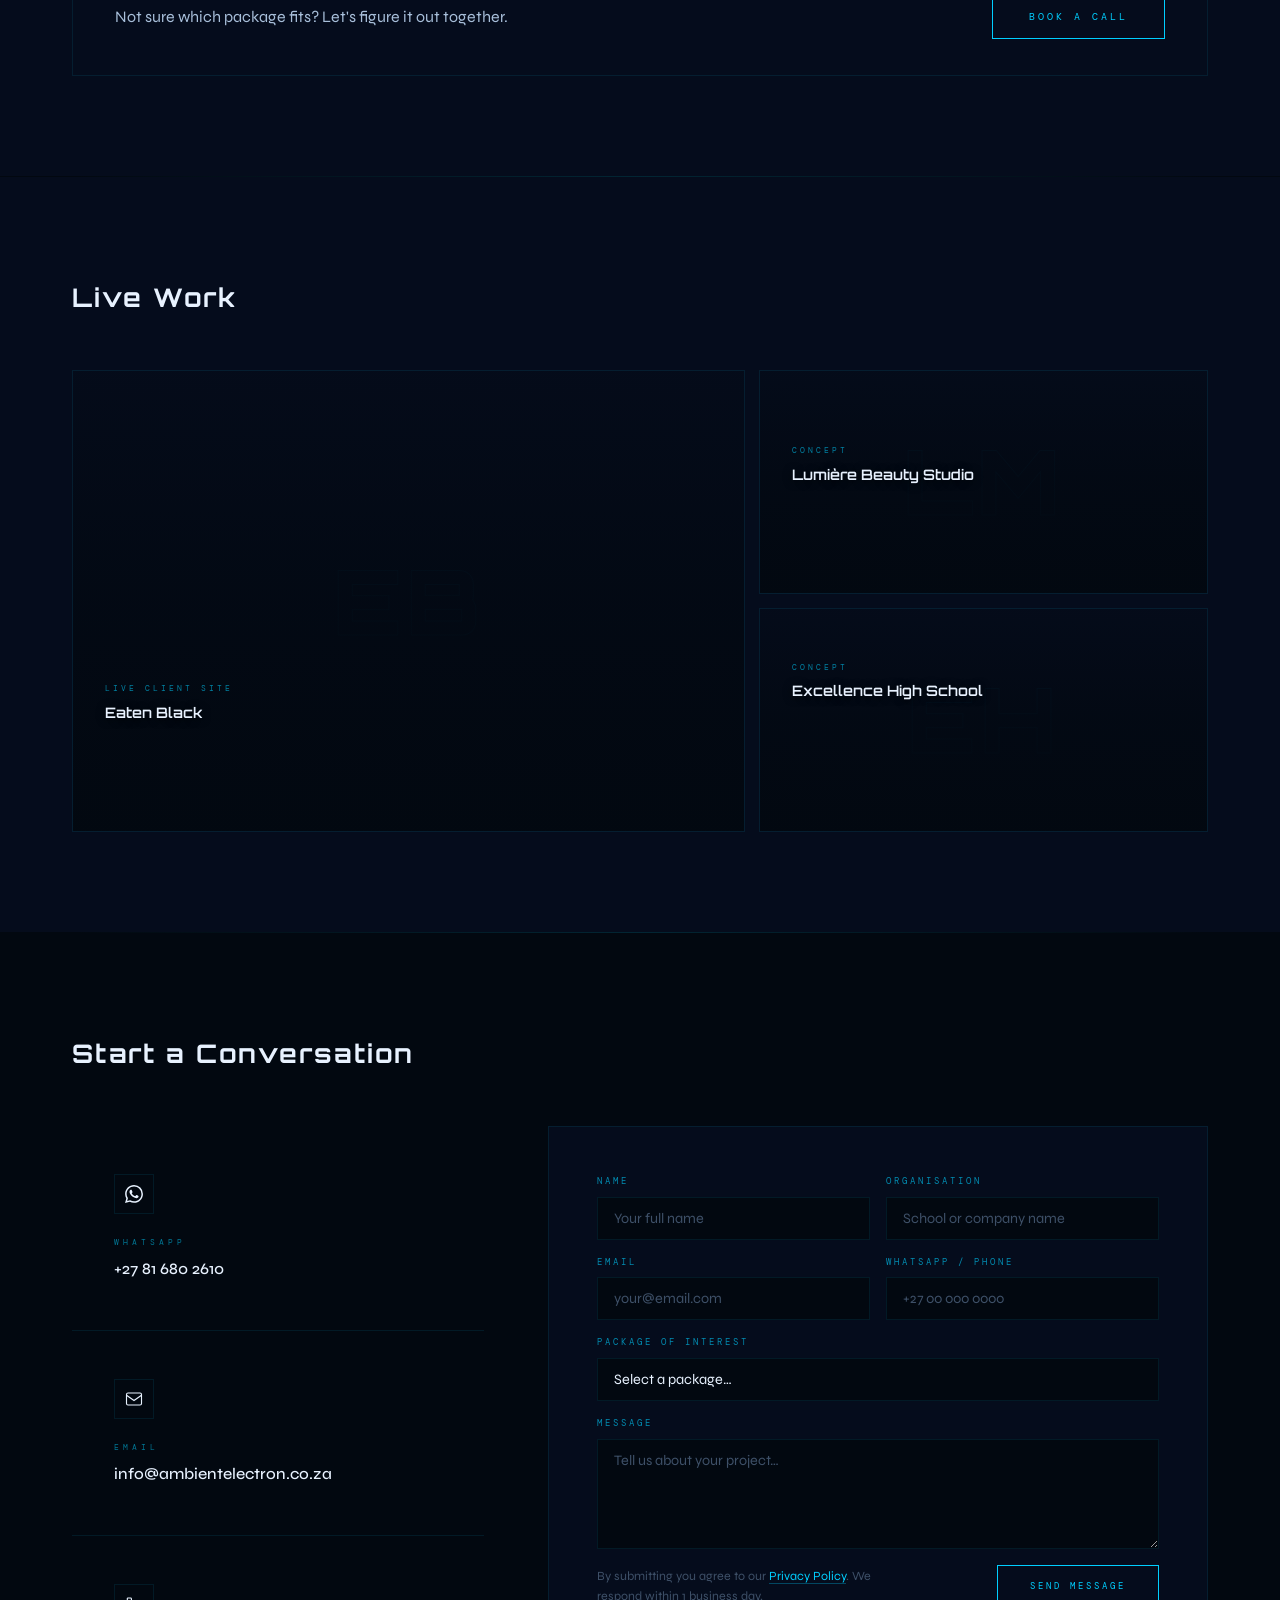
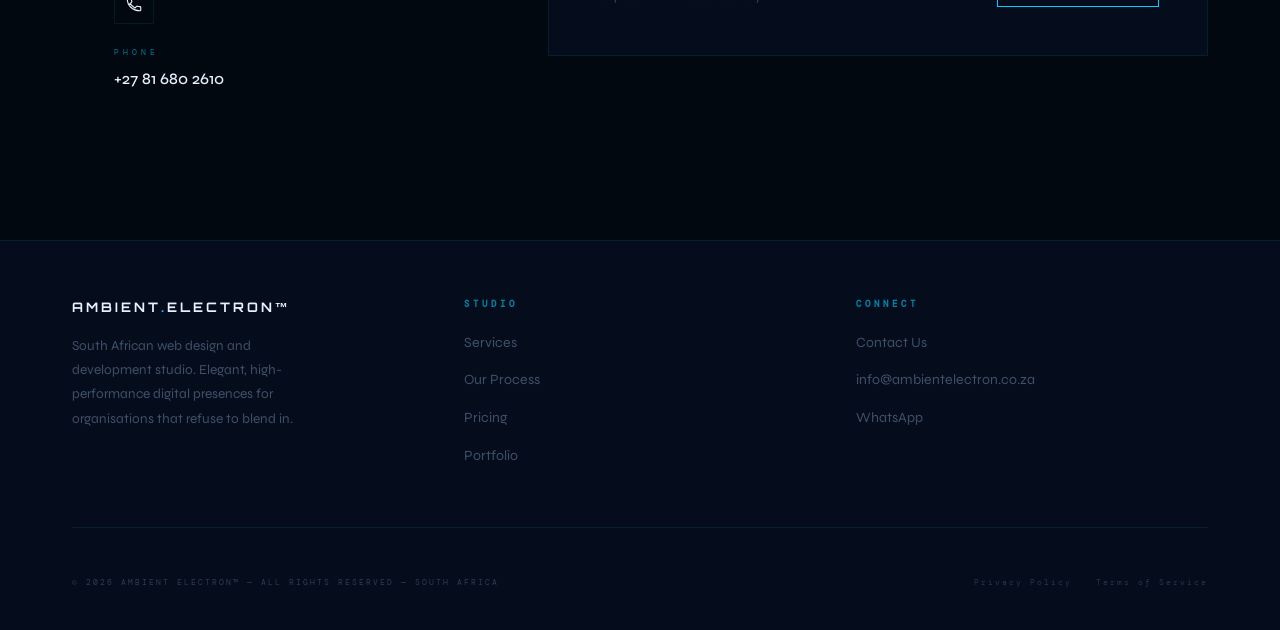
==== commit 1f7b5e66: "Update portfolio section and styles in index.html Added new background image and updated portfolio p" ====
--- a/index.html
+++ b/index.html
@@ -1017,6 +1017,7 @@
 .pf-bg1 { background-image: url('https://res.cloudinary.com/durqfeb2i/image/upload/v1788489316/school_u3hkj4.png'); background-size: cover; background-position: top center; background-repeat: no-repeat; }
 .pf-bg2 { background-image: url('https://res.cloudinary.com/durqfeb2i/image/upload/v1788489346/lu_cgmiff.png'); background-size: cover; background-position: top center; background-repeat: no-repeat; }
 .pf-bg3 { background-image: url('https://res.cloudinary.com/durqfeb2i/image/upload/v1788489373/artist_gubdg0.png'); background-size: cover; background-position: top center; background-repeat: no-repeat; }
+.pf-bg4 { background-image: url('https://res.cloudinary.com/durqfeb2i/image/upload/f_auto,q_auto,w_1200/v1795582906/Screenshot_20261125_065923_ac4cz6.jpg'); background-size: cover; background-position: top center; background-repeat: no-repeat; }
 .pf-ghost {
   font-family: "Orbitron", sans-serif;
   font-size: clamp(2.5rem, 7vw, 6rem);
@@ -1034,7 +1035,7 @@
   display: flex;
   align-items: flex-end;
   padding: clamp(16px, 2.5vw, 28px) clamp(16px, 2.5vw, 32px);
-  background: linear-gradient(to top, rgba(2, 8, 16, 0.97) 0%, rgba(2, 8, 16, 0.7) 50%, rgba(2, 8, 16, 0.45) 100%);
+  background: linear-gradient(to top, rgba(2, 8, 16, 0.97) 0%, rgba(2, 8, 16, 0.7) 50%, rgba(2, 8, 16, 0.2) 100%);
   transition: background 0.4s;
 }
 .pf-cell:hover .pf-overlay {
@@ -2150,30 +2151,36 @@
 <section class="sec sec-d" id="portfolio" aria-labelledby="portfolio-heading">
   <h2 class="s-h fade-in" id="portfolio-heading">Live Work</h2>
   <div class="pf-layout">
-    <div class="pf-cell tall pf-bg1 fade-in">
-      <div class="pf-vis"><span class="pf-ghost" aria-hidden="true">EH</span></div>
+    <div class="pf-cell tall pf-bg4 fade-in">
+      <div class="pf-vis"><span class="pf-ghost" aria-hidden="true">EB</span></div>
       <div class="pf-overlay">
-        <div>          <div class="pf-title">Excellence High School Concept</div>
-          <p class="pf-desc">Excellence High School's complete digital presence. Live news and announcements, exam timetables, full admissions flow, staff profiles, subject catalogue, and parent contact hub — all in one elegant platform.</p>
-          <a href="https://school-demo-peach.vercel.app/" class="pf-link" target="_blank" rel="noopener noreferrer">View Live Site ↗</a>
+        <div>
+          <div class="pf-kind">Live Client Site</div>
+          <div class="pf-title">Eaten Black</div>
+          <p class="pf-desc">A hamper and snack store where customers pick their items, choose delivery, and the order lands on the owner's WhatsApp ready to confirm. Built for sellers who already run on WhatsApp.</p>
+          <a href="https://eatenblack.co.za/" class="pf-link" target="_blank" rel="noopener noreferrer">View Live Site ↗</a>
         </div>
       </div>
     </div>
     <div class="pf-cell pf-bg2 fade-in">
       <div class="pf-vis"><span class="pf-ghost" aria-hidden="true">LM</span></div>
       <div class="pf-overlay">
-        <div>          <div class="pf-title">Lumière Beauty Studio Concept</div>
-          <p class="pf-desc">A sleek, appointment-ready website for Lumière Beauty Studio — designed to convert visitors into bookings with an elegant aesthetic that matches the brand's premium feel.</p>
+        <div>
+          <div class="pf-kind">Concept</div>
+          <div class="pf-title">Lumière Beauty Studio</div>
+          <p class="pf-desc">A sleek, appointment-ready website designed to convert visitors into bookings, with an elegant aesthetic that matches a premium brand.</p>
           <a href="https://lumiere-xi-sage.vercel.app/" class="pf-link" target="_blank" rel="noopener noreferrer">View Live Site ↗</a>
         </div>
       </div>
     </div>
-    <div class="pf-cell pf-bg3 fade-in">
-      <div class="pf-vis"><span class="pf-ghost" aria-hidden="true">AP</span></div>
+    <div class="pf-cell pf-bg1 fade-in">
+      <div class="pf-vis"><span class="pf-ghost" aria-hidden="true">EH</span></div>
       <div class="pf-overlay">
-        <div>          <div class="pf-title">Artist Portfolio Concept</div>
-          <p class="pf-desc">A modern, responsive portfolio website for a professional artist — showcasing their work in a clean, visually appealing layout.</p>
-          <a href="https://epk-pi.vercel.app/" class="pf-link" target="_blank" rel="noopener noreferrer">View Live Site ↗</a>
+        <div>
+          <div class="pf-kind">Concept</div>
+          <div class="pf-title">Excellence High School</div>
+          <p class="pf-desc">A complete school presence: news, exam timetables, admissions flow, staff profiles, subjects, and a parent contact hub in one platform.</p>
+          <a href="https://school-demo-peach.vercel.app/" class="pf-link" target="_blank" rel="noopener noreferrer">View Live Site ↗</a>
         </div>
       </div>
     </div>
